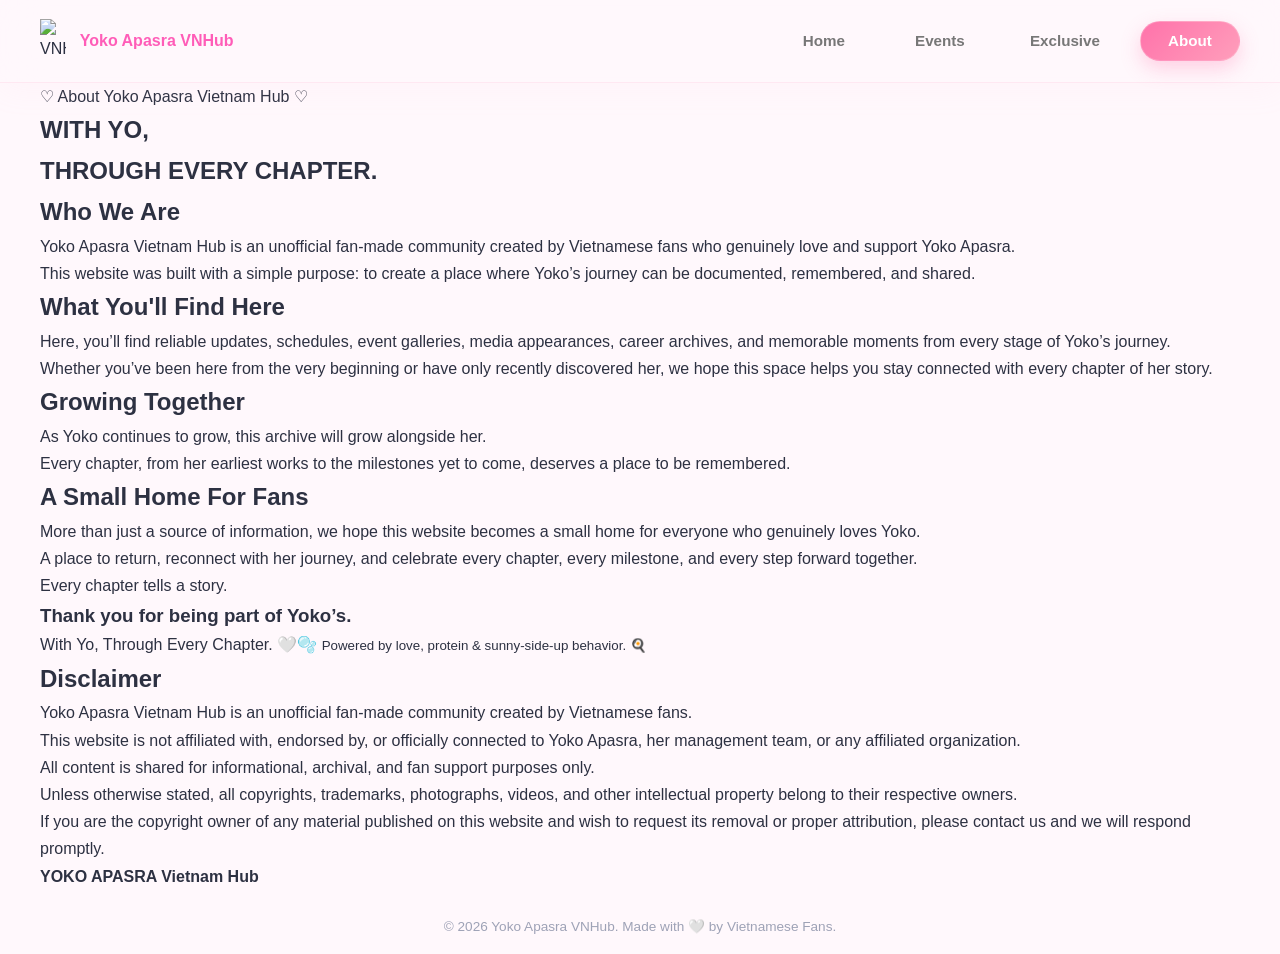
==== about/index.html @ cbde0c40 "Remove local stylesheet link from about page Removed the link to the local about.css stylesheet." ====
<!DOCTYPE html>
<html lang="en">

<head>

    <meta charset="UTF-8">

    <meta
        name="viewport"
        content="width=device-width, initial-scale=1.0">

    <title>About • Yoko Apasra VNHub</title>

    <link
        rel="stylesheet"
        href="../css/style.css">

    <link
        rel="stylesheet"
        href="https://cdnjs.cloudflare.com/ajax/libs/font-awesome/6.6.0/css/all.min.css">

</head>

<body>

<!-- HEADER -->

<header class="header">

    <div class="container header-container">

        <a href="../index.html" class="logo">

            <img
                src="../assets/logo/logo.png"
                alt="VNHub">

            <span class="logo-title">

                Yoko Apasra VNHub

            </span>

        </a>

        <nav>

            <ul class="nav-menu">

                <li>
                    <a href="../index.html">
                        Home
                    </a>
                </li>

                <li>
                    <a href="../events/index.html">
                        Events
                    </a>
                </li>

                <li>
                    <a href="../exclusive/index.html">
                        Exclusive
                    </a>
                </li>

                <li>
                    <a
                        href="index.html"
                        class="active">
                        About
                    </a>
                </li>

            </ul>

        </nav>

    </div>

</header>


<!-- ABOUT -->

<main class="about-page">

    <div class="container">

        <!-- INTRO -->

        <section class="about-intro">

            <span class="about-kicker">

                ♡ About Yoko Apasra Vietnam Hub ♡

            </span>

            <h1>

                WITH YO,

                <br>

                THROUGH EVERY CHAPTER.

            </h1>

        </section>


        <!-- SECTION -->

        <section class="about-block">

            <h2>

                Who We Are

            </h2>

            <p>

                Yoko Apasra Vietnam Hub is an unofficial fan-made community created by Vietnamese fans who genuinely love and support Yoko Apasra.

            </p>

            <p>

                This website was built with a simple purpose: to create a place where Yoko’s journey can be documented, remembered, and shared.

            </p>

        </section>


        <section class="about-block">

            <h2>

                What You'll Find Here

            </h2>

            <p>

                Here, you’ll find reliable updates, schedules, event galleries, media appearances, career archives, and memorable moments from every stage of Yoko’s journey.

            </p>

            <p>

                Whether you’ve been here from the very beginning or have only recently discovered her, we hope this space helps you stay connected with every chapter of her story.

            </p>

        </section>


        <section class="about-block">

            <h2>

                Growing Together

            </h2>

            <p>

                As Yoko continues to grow, this archive will grow alongside her.

            </p>

            <p>

                Every chapter, from her earliest works to the milestones yet to come, deserves a place to be remembered.

            </p>

        </section>


        <section class="about-block">

            <h2>

                A Small Home For Fans

            </h2>

            <p>

                More than just a source of information, we hope this website becomes a small home for everyone who genuinely loves Yoko.

            </p>

            <p>

                A place to return, reconnect with her journey, and celebrate every chapter, every milestone, and every step forward together.

            </p>

        </section>


        <!-- QUOTE -->

        <section class="about-quote">

            <p>

                Every chapter tells a story.

            </p>

            <h3>

                Thank you for being part of Yoko’s.

            </h3>

            <span>

                With Yo, Through Every Chapter. 🤍🫧

            </span>

            <small>

                Powered by love, protein & sunny-side-up behavior. 🍳

            </small>

        </section>


        <!-- DISCLAIMER -->

        <section class="about-disclaimer">

            <h2>

                Disclaimer

            </h2>

            <p>

                Yoko Apasra Vietnam Hub is an unofficial fan-made community created by Vietnamese fans.

            </p>

            <p>

                This website is not affiliated with, endorsed by, or officially connected to Yoko Apasra, her management team, or any affiliated organization.

            </p>

            <p>

                All content is shared for informational, archival, and fan support purposes only.

            </p>

            <p>

                Unless otherwise stated, all copyrights, trademarks, photographs, videos, and other intellectual property belong to their respective owners.

            </p>

            <p>

                If you are the copyright owner of any material published on this website and wish to request its removal or proper attribution, please contact us and we will respond promptly.

            </p>

            <strong>

                YOKO APASRA Vietnam Hub

            </strong>

        </section>

    </div>

</main>


<footer class="site-credit">

    <div class="container">

        <p>

            © 2026 Yoko Apasra VNHub.

            Made with 🤍 by Vietnamese Fans.

        </p>

    </div>

</footer>

</body>
</html>
---- css/style.css ----
/* ======================================================
   FOUNDATION
====================================================== */

@import url("variables.css");

@import url("base.css");

@import url("layout.css");


/* ======================================================
   COMPONENTS
====================================================== */

@import url("components.css");

@import url("header.css");

@import url("lightbox.css");


/* ======================================================
   PAGES
====================================================== */

@import url("home.css");

@import url("cards.css");

@import url("events.css");

@import url("gallery.css");

@import url("exclusive.css");

@import url("exclusive-detail.css");


/* ======================================================
   RESPONSIVE
====================================================== */

@import url("responsive.css");
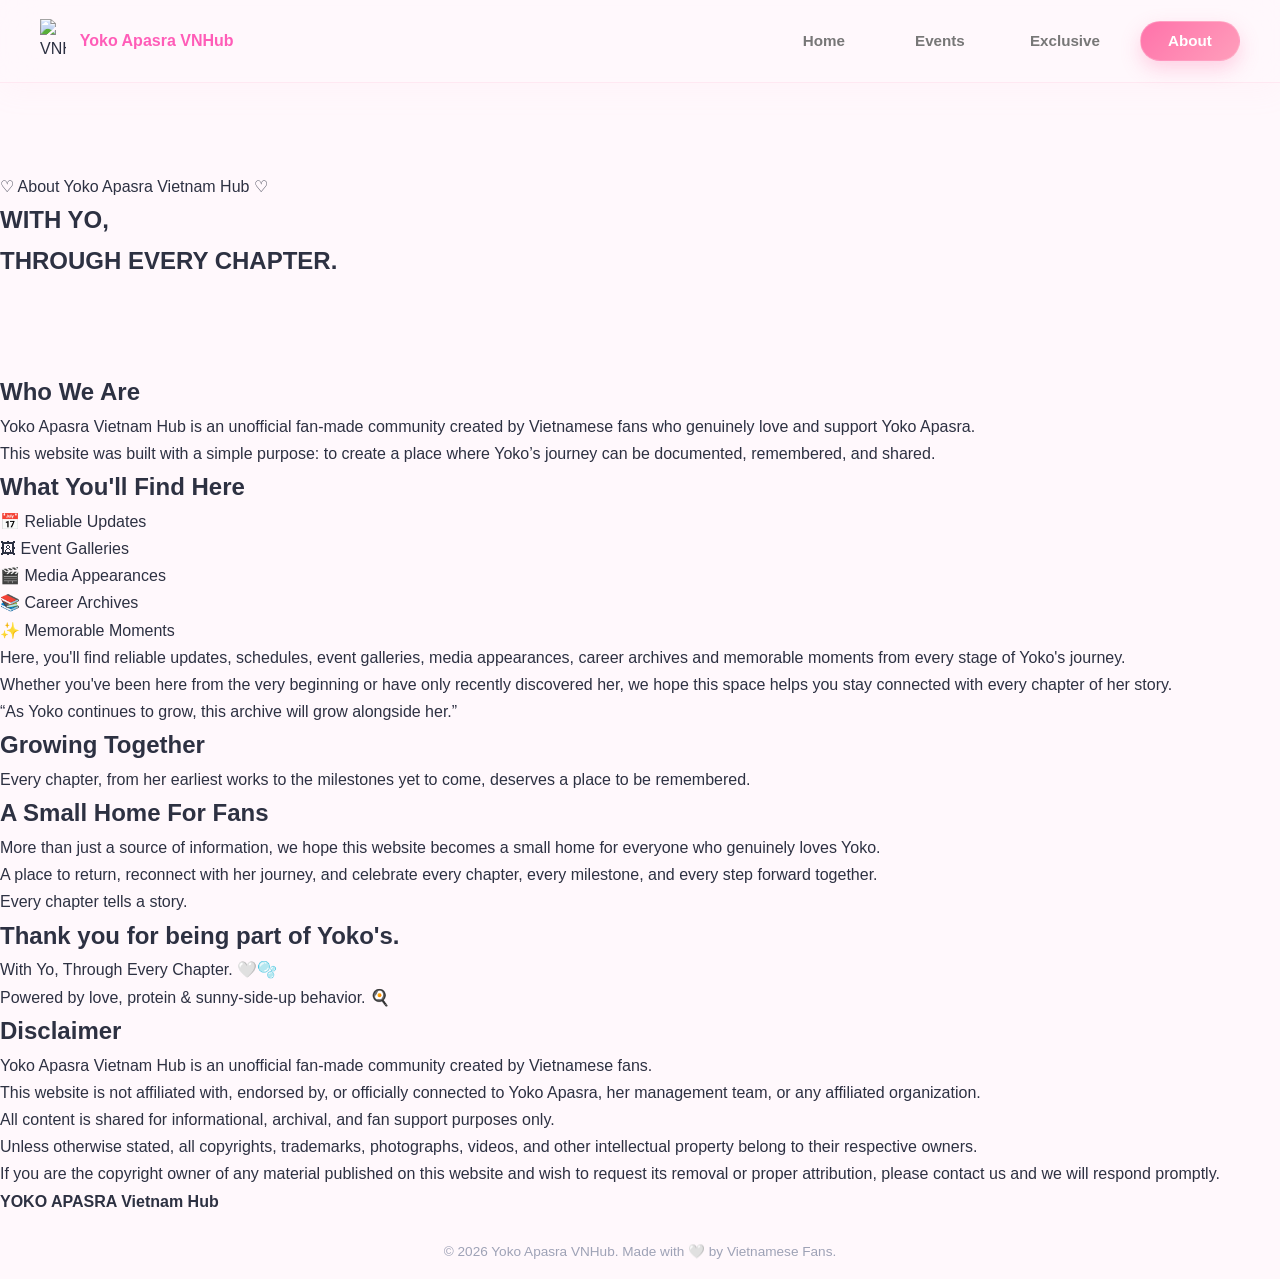
==== commit 5cda04cc: "Refactor about page structure and content" ====
--- a/about/index.html
+++ b/about/index.html
@@ -86,205 +86,218 @@
 
 <main class="about-page">
 
-    <div class="container">
-
-        <!-- INTRO -->
-
-        <section class="about-intro">
-
-            <span class="about-kicker">
-
-                ♡ About Yoko Apasra Vietnam Hub ♡
-
-            </span>
-
-            <h1>
-
-                WITH YO,
-
-                <br>
-
-                THROUGH EVERY CHAPTER.
-
-            </h1>
-
-        </section>
-
-
-        <!-- SECTION -->
-
-        <section class="about-block">
-
-            <h2>
-
-                Who We Are
-
-            </h2>
-
-            <p>
-
-                Yoko Apasra Vietnam Hub is an unofficial fan-made community created by Vietnamese fans who genuinely love and support Yoko Apasra.
-
-            </p>
-
-            <p>
-
-                This website was built with a simple purpose: to create a place where Yoko’s journey can be documented, remembered, and shared.
-
-            </p>
-
-        </section>
-
-
-        <section class="about-block">
-
-            <h2>
-
-                What You'll Find Here
-
-            </h2>
-
-            <p>
-
-                Here, you’ll find reliable updates, schedules, event galleries, media appearances, career archives, and memorable moments from every stage of Yoko’s journey.
-
-            </p>
-
-            <p>
-
-                Whether you’ve been here from the very beginning or have only recently discovered her, we hope this space helps you stay connected with every chapter of her story.
-
-            </p>
-
-        </section>
-
-
-        <section class="about-block">
-
-            <h2>
-
-                Growing Together
-
-            </h2>
-
-            <p>
-
-                As Yoko continues to grow, this archive will grow alongside her.
-
-            </p>
-
-            <p>
-
-                Every chapter, from her earliest works to the milestones yet to come, deserves a place to be remembered.
-
-            </p>
-
-        </section>
-
-
-        <section class="about-block">
-
-            <h2>
-
-                A Small Home For Fans
-
-            </h2>
-
-            <p>
-
-                More than just a source of information, we hope this website becomes a small home for everyone who genuinely loves Yoko.
-
-            </p>
-
-            <p>
-
-                A place to return, reconnect with her journey, and celebrate every chapter, every milestone, and every step forward together.
-
-            </p>
-
-        </section>
-
-
-        <!-- QUOTE -->
-
-        <section class="about-quote">
-
-            <p>
-
-                Every chapter tells a story.
-
-            </p>
-
-            <h3>
-
-                Thank you for being part of Yoko’s.
-
-            </h3>
-
-            <span>
-
-                With Yo, Through Every Chapter. 🤍🫧
-
-            </span>
-
-            <small>
-
-                Powered by love, protein & sunny-side-up behavior. 🍳
-
-            </small>
-
-        </section>
-
-
-        <!-- DISCLAIMER -->
-
-        <section class="about-disclaimer">
-
-            <h2>
-
-                Disclaimer
-
-            </h2>
-
-            <p>
-
-                Yoko Apasra Vietnam Hub is an unofficial fan-made community created by Vietnamese fans.
-
-            </p>
-
-            <p>
-
-                This website is not affiliated with, endorsed by, or officially connected to Yoko Apasra, her management team, or any affiliated organization.
-
-            </p>
-
-            <p>
-
-                All content is shared for informational, archival, and fan support purposes only.
-
-            </p>
-
-            <p>
-
-                Unless otherwise stated, all copyrights, trademarks, photographs, videos, and other intellectual property belong to their respective owners.
-
-            </p>
-
-            <p>
-
-                If you are the copyright owner of any material published on this website and wish to request its removal or proper attribution, please contact us and we will respond promptly.
-
-            </p>
-
-            <strong>
-
-                YOKO APASRA Vietnam Hub
-
-            </strong>
-
-        </section>
-
-    </div>
+    <!-- INTRO -->
+
+    <section class="about-hero">
+
+        <p class="about-kicker">
+            ♡ About Yoko Apasra Vietnam Hub ♡
+        </p>
+
+        <h1>
+            WITH YO,<br>
+            THROUGH EVERY CHAPTER.
+        </h1>
+
+    </section>
+
+
+    <!-- WHO WE ARE -->
+
+    <section class="about-card">
+
+        <h2>Who We Are</h2>
+
+        <p>
+            Yoko Apasra Vietnam Hub is an unofficial fan-made community
+            created by Vietnamese fans who genuinely love and support
+            Yoko Apasra.
+        </p>
+
+        <p>
+            This website was built with a simple purpose:
+            to create a place where Yoko’s journey can be documented,
+            remembered, and shared.
+        </p>
+
+    </section>
+
+
+    <!-- WHAT YOU'LL FIND -->
+
+    <section class="about-card">
+
+        <h2>What You'll Find Here</h2>
+
+        <div class="about-features">
+
+            <div class="feature-card">
+                📅
+                <span>Reliable Updates</span>
+            </div>
+
+            <div class="feature-card">
+                🖼
+                <span>Event Galleries</span>
+            </div>
+
+            <div class="feature-card">
+                🎬
+                <span>Media Appearances</span>
+            </div>
+
+            <div class="feature-card">
+                📚
+                <span>Career Archives</span>
+            </div>
+
+            <div class="feature-card">
+                ✨
+                <span>Memorable Moments</span>
+            </div>
+
+        </div>
+
+        <p>
+            Here, you'll find reliable updates, schedules,
+            event galleries, media appearances,
+            career archives and memorable moments from every
+            stage of Yoko's journey.
+        </p>
+
+        <p>
+            Whether you've been here from the very beginning
+            or have only recently discovered her,
+            we hope this space helps you stay connected
+            with every chapter of her story.
+        </p>
+
+    </section>
+
+
+    <!-- QUOTE -->
+
+    <section class="about-quote">
+
+        <p>
+            “As Yoko continues to grow,
+            this archive will grow alongside her.”
+        </p>
+
+    </section>
+
+
+    <!-- GROWING TOGETHER -->
+
+    <section class="about-card">
+
+        <h2>Growing Together</h2>
+
+        <p>
+            Every chapter,
+            from her earliest works to the milestones yet to come,
+            deserves a place to be remembered.
+        </p>
+
+    </section>
+
+
+    <!-- SMALL HOME -->
+
+    <section class="about-card">
+
+        <h2>A Small Home For Fans</h2>
+
+        <p>
+            More than just a source of information,
+            we hope this website becomes a small home
+            for everyone who genuinely loves Yoko.
+        </p>
+
+        <p>
+            A place to return,
+            reconnect with her journey,
+            and celebrate every chapter,
+            every milestone,
+            and every step forward together.
+        </p>
+
+    </section>
+
+
+    <!-- THANK YOU -->
+
+    <section class="about-ending">
+
+        <p class="ending-line">
+            Every chapter tells a story.
+        </p>
+
+        <h2>
+            Thank you for being part of Yoko's.
+        </h2>
+
+        <p>
+            With Yo,
+            Through Every Chapter. 🤍🫧
+        </p>
+
+        <p class="protein-line">
+            Powered by love,
+            protein &
+            sunny-side-up behavior. 🍳
+        </p>
+
+    </section>
+
+
+    <!-- DISCLAIMER -->
+
+    <section class="about-card disclaimer">
+
+        <h2>Disclaimer</h2>
+
+        <p>
+            Yoko Apasra Vietnam Hub is an unofficial fan-made
+            community created by Vietnamese fans.
+        </p>
+
+        <p>
+            This website is not affiliated with,
+            endorsed by,
+            or officially connected to Yoko Apasra,
+            her management team,
+            or any affiliated organization.
+        </p>
+
+        <p>
+            All content is shared for informational,
+            archival,
+            and fan support purposes only.
+        </p>
+
+        <p>
+            Unless otherwise stated,
+            all copyrights,
+            trademarks,
+            photographs,
+            videos,
+            and other intellectual property
+            belong to their respective owners.
+        </p>
+
+        <p>
+            If you are the copyright owner of any material
+            published on this website and wish to request
+            its removal or proper attribution,
+            please contact us and we will respond promptly.
+        </p>
+
+        <strong>
+            YOKO APASRA Vietnam Hub
+        </strong>
+
+    </section>
 
 </main>
 
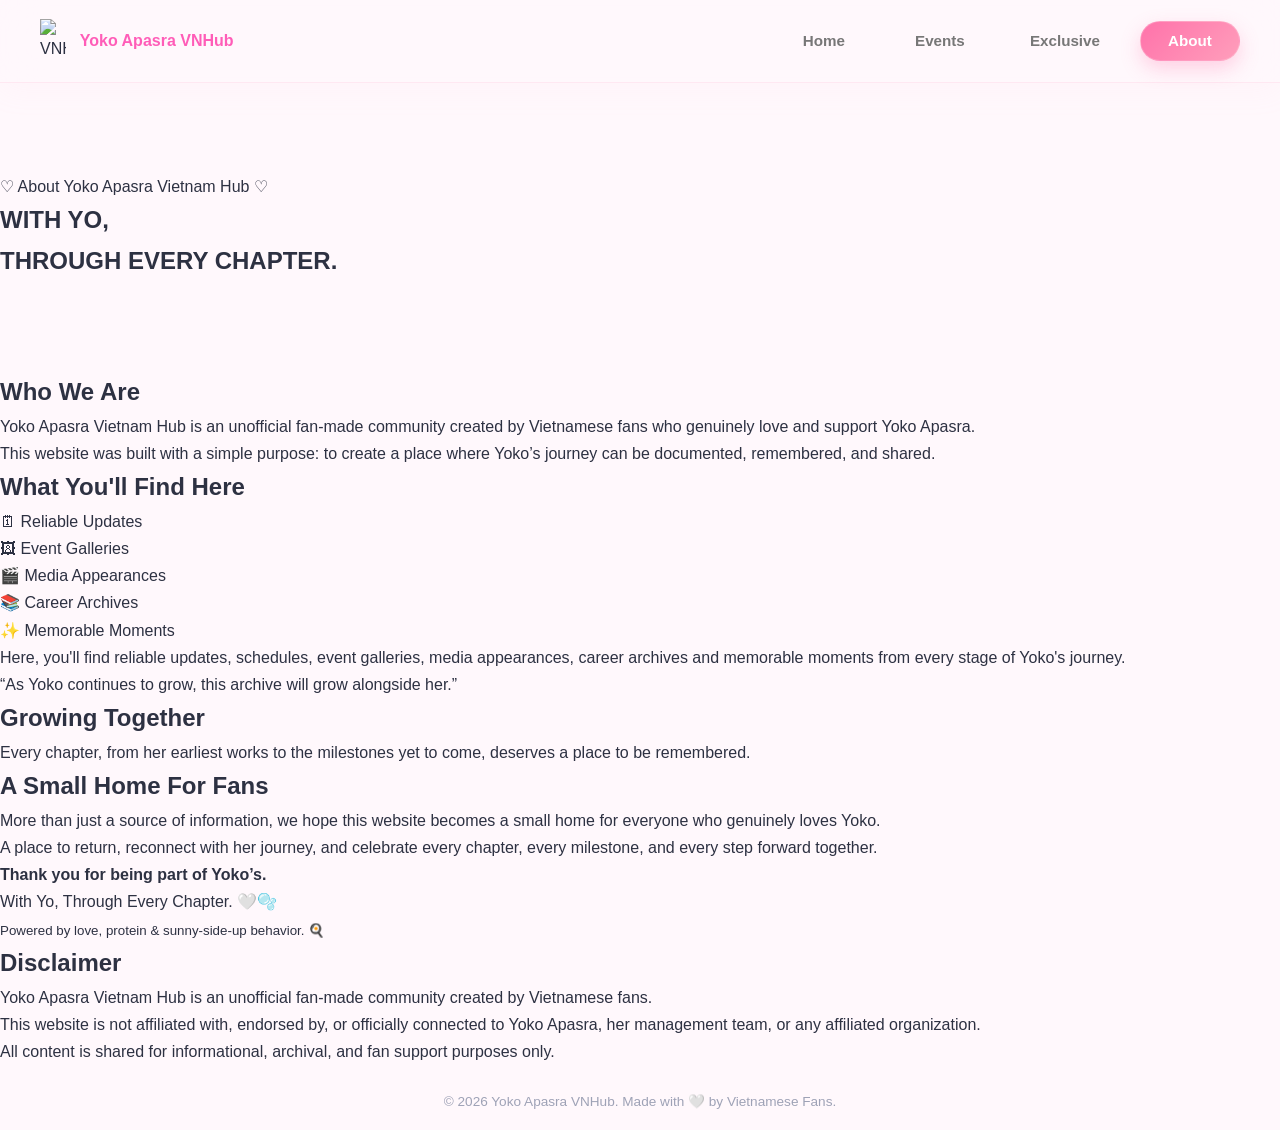
==== commit 1acd18e2: "Improve structure and clarity of about page Refactor about page content for clarity and structure." ====
--- a/about/index.html
+++ b/about/index.html
@@ -86,13 +86,11 @@
 
 <main class="about-page">
 
-    <!-- INTRO -->
-
     <section class="about-hero">
 
-        <p class="about-kicker">
+        <span class="about-sub">
             ♡ About Yoko Apasra Vietnam Hub ♡
-        </p>
+        </span>
 
         <h1>
             WITH YO,<br>
@@ -102,206 +100,117 @@
     </section>
 
 
-    <!-- WHO WE ARE -->
-
-    <section class="about-card">
-
-        <h2>Who We Are</h2>
-
-        <p>
-            Yoko Apasra Vietnam Hub is an unofficial fan-made community
-            created by Vietnamese fans who genuinely love and support
-            Yoko Apasra.
-        </p>
-
-        <p>
-            This website was built with a simple purpose:
-            to create a place where Yoko’s journey can be documented,
-            remembered, and shared.
-        </p>
-
-    </section>
-
-
-    <!-- WHAT YOU'LL FIND -->
-
-    <section class="about-card">
-
-        <h2>What You'll Find Here</h2>
-
-        <div class="about-features">
-
-            <div class="feature-card">
-                📅
-                <span>Reliable Updates</span>
-            </div>
-
-            <div class="feature-card">
-                🖼
-                <span>Event Galleries</span>
-            </div>
-
-            <div class="feature-card">
-                🎬
-                <span>Media Appearances</span>
-            </div>
-
-            <div class="feature-card">
-                📚
-                <span>Career Archives</span>
-            </div>
-
-            <div class="feature-card">
-                ✨
-                <span>Memorable Moments</span>
-            </div>
+    <section class="about-grid">
+
+        <article class="about-card">
+
+            <h2>Who We Are</h2>
+
+            <p>
+                Yoko Apasra Vietnam Hub is an unofficial fan-made community created by Vietnamese fans who genuinely love and support Yoko Apasra.
+            </p>
+
+            <p>
+                This website was built with a simple purpose: to create a place where Yoko’s journey can be documented, remembered, and shared.
+            </p>
+
+        </article>
+
+
+        <article class="about-card">
+
+            <h2>What You'll Find Here</h2>
+
+            <ul>
+
+                <li>🗓 Reliable Updates</li>
+                <li>🖼 Event Galleries</li>
+                <li>🎬 Media Appearances</li>
+                <li>📚 Career Archives</li>
+                <li>✨ Memorable Moments</li>
+
+            </ul>
+
+            <p>
+                Here, you'll find reliable updates, schedules, event galleries, media appearances, career archives and memorable moments from every stage of Yoko's journey.
+            </p>
+
+        </article>
+
+    </section>
+
+
+    <section class="about-quote">
+
+        <p>
+            “As Yoko continues to grow, this archive will grow alongside her.”
+        </p>
+
+    </section>
+
+
+    <section class="about-card full">
+
+        <h2>Growing Together</h2>
+
+        <p>
+            Every chapter, from her earliest works to the milestones yet to come, deserves a place to be remembered.
+        </p>
+
+    </section>
+
+
+    <section class="about-card full">
+
+        <h2>A Small Home For Fans</h2>
+
+        <p>
+            More than just a source of information, we hope this website becomes a small home for everyone who genuinely loves Yoko.
+        </p>
+
+        <p>
+            A place to return, reconnect with her journey, and celebrate every chapter, every milestone, and every step forward together.
+        </p>
+
+        <div class="about-ending">
+
+            <strong>
+                Thank you for being part of Yoko’s.
+            </strong>
+
+            <p>
+                With Yo, Through Every Chapter. 🤍🫧
+            </p>
+
+            <small>
+                Powered by love, protein & sunny-side-up behavior. 🍳
+            </small>
 
         </div>
 
-        <p>
-            Here, you'll find reliable updates, schedules,
-            event galleries, media appearances,
-            career archives and memorable moments from every
-            stage of Yoko's journey.
-        </p>
-
-        <p>
-            Whether you've been here from the very beginning
-            or have only recently discovered her,
-            we hope this space helps you stay connected
-            with every chapter of her story.
-        </p>
-
-    </section>
-
-
-    <!-- QUOTE -->
-
-    <section class="about-quote">
-
-        <p>
-            “As Yoko continues to grow,
-            this archive will grow alongside her.”
-        </p>
-
-    </section>
-
-
-    <!-- GROWING TOGETHER -->
-
-    <section class="about-card">
-
-        <h2>Growing Together</h2>
-
-        <p>
-            Every chapter,
-            from her earliest works to the milestones yet to come,
-            deserves a place to be remembered.
-        </p>
-
-    </section>
-
-
-    <!-- SMALL HOME -->
-
-    <section class="about-card">
-
-        <h2>A Small Home For Fans</h2>
-
-        <p>
-            More than just a source of information,
-            we hope this website becomes a small home
-            for everyone who genuinely loves Yoko.
-        </p>
-
-        <p>
-            A place to return,
-            reconnect with her journey,
-            and celebrate every chapter,
-            every milestone,
-            and every step forward together.
-        </p>
-
-    </section>
-
-
-    <!-- THANK YOU -->
-
-    <section class="about-ending">
-
-        <p class="ending-line">
-            Every chapter tells a story.
-        </p>
-
-        <h2>
-            Thank you for being part of Yoko's.
-        </h2>
-
-        <p>
-            With Yo,
-            Through Every Chapter. 🤍🫧
-        </p>
-
-        <p class="protein-line">
-            Powered by love,
-            protein &
-            sunny-side-up behavior. 🍳
-        </p>
-
-    </section>
-
-
-    <!-- DISCLAIMER -->
-
-    <section class="about-card disclaimer">
+    </section>
+
+
+    <section class="disclaimer">
 
         <h2>Disclaimer</h2>
 
         <p>
-            Yoko Apasra Vietnam Hub is an unofficial fan-made
-            community created by Vietnamese fans.
-        </p>
-
-        <p>
-            This website is not affiliated with,
-            endorsed by,
-            or officially connected to Yoko Apasra,
-            her management team,
-            or any affiliated organization.
-        </p>
-
-        <p>
-            All content is shared for informational,
-            archival,
-            and fan support purposes only.
-        </p>
-
-        <p>
-            Unless otherwise stated,
-            all copyrights,
-            trademarks,
-            photographs,
-            videos,
-            and other intellectual property
-            belong to their respective owners.
-        </p>
-
-        <p>
-            If you are the copyright owner of any material
-            published on this website and wish to request
-            its removal or proper attribution,
-            please contact us and we will respond promptly.
-        </p>
-
-        <strong>
-            YOKO APASRA Vietnam Hub
-        </strong>
+            Yoko Apasra Vietnam Hub is an unofficial fan-made community created by Vietnamese fans.
+        </p>
+
+        <p>
+            This website is not affiliated with, endorsed by, or officially connected to Yoko Apasra, her management team, or any affiliated organization.
+        </p>
+
+        <p>
+            All content is shared for informational, archival, and fan support purposes only.
+        </p>
 
     </section>
 
 </main>
-
-
+    
 <footer class="site-credit">
 
     <div class="container">
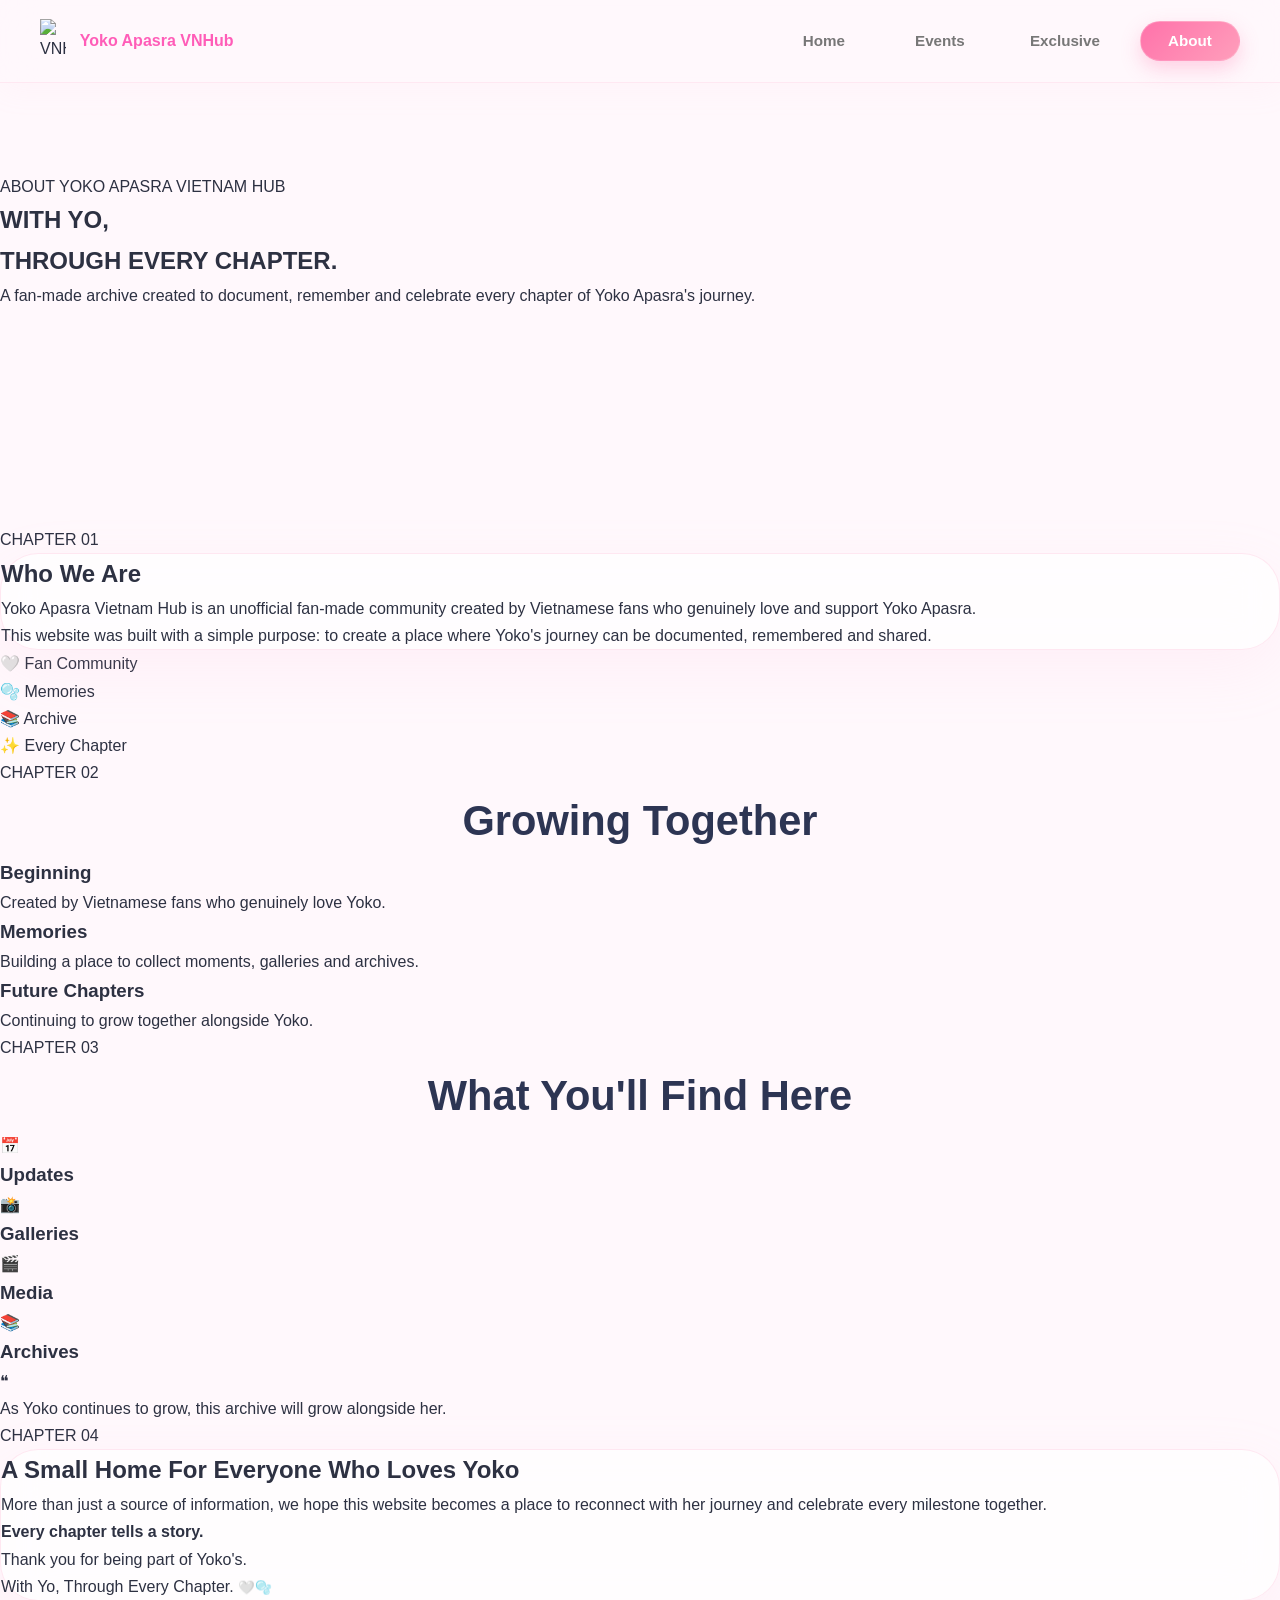
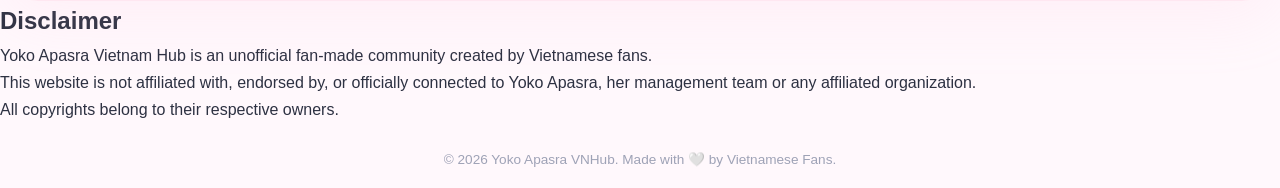
==== commit 5952e173: "Update content and structure in about/index.html" ====
--- a/about/index.html
+++ b/about/index.html
@@ -86,10 +86,12 @@
 
 <main class="about-page">
 
+    <!-- HERO -->
+
     <section class="about-hero">
 
-        <span class="about-sub">
-            ♡ About Yoko Apasra Vietnam Hub ♡
+        <span class="about-kicker">
+            ABOUT YOKO APASRA VIETNAM HUB
         </span>
 
         <h1>
@@ -97,114 +99,316 @@
             THROUGH EVERY CHAPTER.
         </h1>
 
-    </section>
-
-
-    <section class="about-grid">
-
-        <article class="about-card">
-
-            <h2>Who We Are</h2>
+        <p>
+            A fan-made archive created to document,
+            remember and celebrate every chapter
+            of Yoko Apasra's journey.
+        </p>
+
+        <div class="hero-bubble b1"></div>
+        <div class="hero-bubble b2"></div>
+        <div class="hero-bubble b3"></div>
+
+    </section>
+
+
+    <!-- WHO WE ARE -->
+
+    <section class="about-section">
+
+        <div class="chapter-label">
+
+            CHAPTER 01
+
+        </div>
+
+        <div class="about-grid">
+
+            <article class="glass-card large">
+
+                <h2>Who We Are</h2>
+
+                <p>
+                    Yoko Apasra Vietnam Hub is an unofficial fan-made community created by Vietnamese fans who genuinely love and support Yoko Apasra.
+                </p>
+
+                <p>
+                    This website was built with a simple purpose:
+                    to create a place where Yoko's journey can be documented,
+                    remembered and shared.
+                </p>
+
+            </article>
+
+
+            <div class="mini-cards">
+
+                <div class="mini-card">
+
+                    🤍
+                    <span>Fan Community</span>
+
+                </div>
+
+                <div class="mini-card">
+
+                    🫧
+                    <span>Memories</span>
+
+                </div>
+
+                <div class="mini-card">
+
+                    📚
+                    <span>Archive</span>
+
+                </div>
+
+                <div class="mini-card">
+
+                    ✨
+                    <span>Every Chapter</span>
+
+                </div>
+
+            </div>
+
+        </div>
+
+    </section>
+
+
+    <!-- TIMELINE -->
+
+    <section class="about-section">
+
+        <div class="chapter-label">
+
+            CHAPTER 02
+
+        </div>
+
+        <h2 class="section-title">
+
+            Growing Together
+
+        </h2>
+
+        <div class="timeline">
+
+            <div class="timeline-item">
+
+                <div class="dot"></div>
+
+                <div class="timeline-content">
+
+                    <h3>Beginning</h3>
+
+                    <p>
+                        Created by Vietnamese fans who genuinely love Yoko.
+                    </p>
+
+                </div>
+
+            </div>
+
+            <div class="timeline-item">
+
+                <div class="dot"></div>
+
+                <div class="timeline-content">
+
+                    <h3>Memories</h3>
+
+                    <p>
+                        Building a place to collect moments,
+                        galleries and archives.
+                    </p>
+
+                </div>
+
+            </div>
+
+            <div class="timeline-item">
+
+                <div class="dot"></div>
+
+                <div class="timeline-content">
+
+                    <h3>Future Chapters</h3>
+
+                    <p>
+                        Continuing to grow together alongside Yoko.
+                    </p>
+
+                </div>
+
+            </div>
+
+        </div>
+
+    </section>
+
+
+    <!-- FEATURES -->
+
+    <section class="about-section">
+
+        <div class="chapter-label">
+
+            CHAPTER 03
+
+        </div>
+
+        <h2 class="section-title">
+
+            What You'll Find Here
+
+        </h2>
+
+        <div class="features-grid">
+
+            <div class="feature-card">
+
+                📅
+
+                <h3>Updates</h3>
+
+            </div>
+
+            <div class="feature-card">
+
+                📸
+
+                <h3>Galleries</h3>
+
+            </div>
+
+            <div class="feature-card">
+
+                🎬
+
+                <h3>Media</h3>
+
+            </div>
+
+            <div class="feature-card">
+
+                📚
+
+                <h3>Archives</h3>
+
+            </div>
+
+        </div>
+
+    </section>
+
+
+    <!-- QUOTE -->
+
+    <section class="quote-banner">
+
+        <span>❝</span>
+
+        <p>
+
+            As Yoko continues to grow,
+            this archive will grow alongside her.
+
+        </p>
+
+    </section>
+
+
+    <!-- FAN HOME -->
+
+    <section class="about-section">
+
+        <div class="chapter-label">
+
+            CHAPTER 04
+
+        </div>
+
+        <article class="glass-card center">
+
+            <h2>
+
+                A Small Home For Everyone
+                Who Loves Yoko
+
+            </h2>
 
             <p>
-                Yoko Apasra Vietnam Hub is an unofficial fan-made community created by Vietnamese fans who genuinely love and support Yoko Apasra.
+
+                More than just a source of information,
+                we hope this website becomes a place
+                to reconnect with her journey and celebrate
+                every milestone together.
+
             </p>
 
-            <p>
-                This website was built with a simple purpose: to create a place where Yoko’s journey can be documented, remembered, and shared.
-            </p>
+            <div class="ending">
+
+                <strong>
+
+                    Every chapter tells a story.
+
+                </strong>
+
+                <p>
+
+                    Thank you for being part of Yoko's.
+
+                </p>
+
+                <span>
+
+                    With Yo,
+                    Through Every Chapter.
+
+                </span>
+
+                <small>
+
+                    🤍🫧
+
+                </small>
+
+            </div>
 
         </article>
 
-
-        <article class="about-card">
-
-            <h2>What You'll Find Here</h2>
-
-            <ul>
-
-                <li>🗓 Reliable Updates</li>
-                <li>🖼 Event Galleries</li>
-                <li>🎬 Media Appearances</li>
-                <li>📚 Career Archives</li>
-                <li>✨ Memorable Moments</li>
-
-            </ul>
-
-            <p>
-                Here, you'll find reliable updates, schedules, event galleries, media appearances, career archives and memorable moments from every stage of Yoko's journey.
-            </p>
-
-        </article>
-
-    </section>
-
-
-    <section class="about-quote">
-
-        <p>
-            “As Yoko continues to grow, this archive will grow alongside her.”
-        </p>
-
-    </section>
-
-
-    <section class="about-card full">
-
-        <h2>Growing Together</h2>
-
-        <p>
-            Every chapter, from her earliest works to the milestones yet to come, deserves a place to be remembered.
-        </p>
-
-    </section>
-
-
-    <section class="about-card full">
-
-        <h2>A Small Home For Fans</h2>
-
-        <p>
-            More than just a source of information, we hope this website becomes a small home for everyone who genuinely loves Yoko.
-        </p>
-
-        <p>
-            A place to return, reconnect with her journey, and celebrate every chapter, every milestone, and every step forward together.
-        </p>
-
-        <div class="about-ending">
-
-            <strong>
-                Thank you for being part of Yoko’s.
-            </strong>
-
-            <p>
-                With Yo, Through Every Chapter. 🤍🫧
-            </p>
-
-            <small>
-                Powered by love, protein & sunny-side-up behavior. 🍳
-            </small>
-
-        </div>
-
-    </section>
-
-
-    <section class="disclaimer">
-
-        <h2>Disclaimer</h2>
-
-        <p>
+    </section>
+
+
+    <!-- DISCLAIMER -->
+
+    <section class="disclaimer-card">
+
+        <h2>
+
+            Disclaimer
+
+        </h2>
+
+        <p>
+
             Yoko Apasra Vietnam Hub is an unofficial fan-made community created by Vietnamese fans.
-        </p>
-
-        <p>
-            This website is not affiliated with, endorsed by, or officially connected to Yoko Apasra, her management team, or any affiliated organization.
-        </p>
-
-        <p>
-            All content is shared for informational, archival, and fan support purposes only.
+
+        </p>
+
+        <p>
+
+            This website is not affiliated with, endorsed by, or officially connected to Yoko Apasra, her management team or any affiliated organization.
+
+        </p>
+
+        <p>
+
+            All copyrights belong to their respective owners.
+
         </p>
 
     </section>
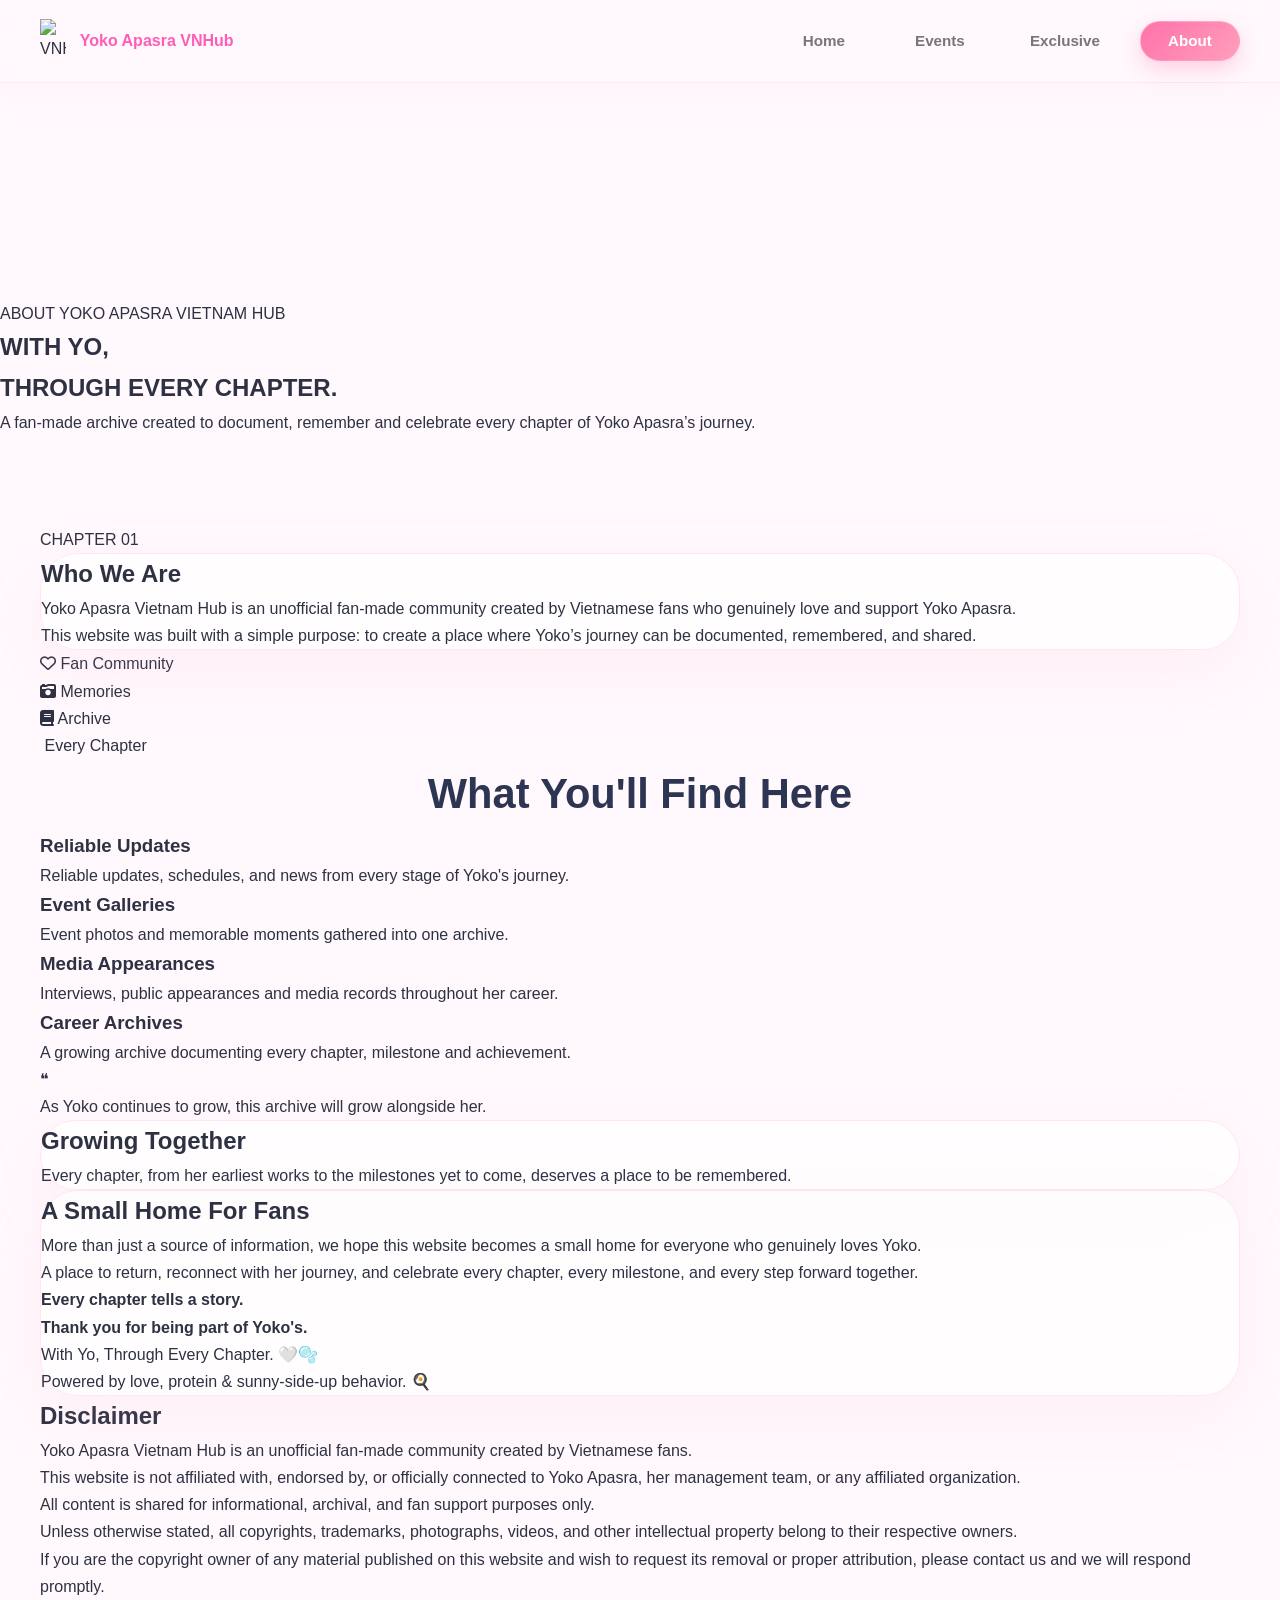
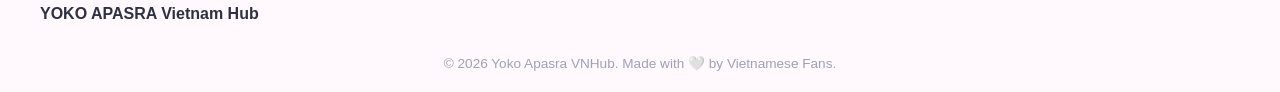
==== commit beb9a5e7: "Refactor about page structure and content Updated the structure and content of the about page, inclu" ====
--- a/about/index.html
+++ b/about/index.html
@@ -9,7 +9,9 @@
         name="viewport"
         content="width=device-width, initial-scale=1.0">
 
-    <title>About • Yoko Apasra VNHub</title>
+    <title>
+        About • Yoko Apasra VNHub
+    </title>
 
     <link
         rel="stylesheet"
@@ -29,16 +31,16 @@
 
     <div class="container header-container">
 
-        <a href="../index.html" class="logo">
+        <a
+            href="../index.html"
+            class="logo">
 
             <img
                 src="../assets/logo/logo.png"
                 alt="VNHub">
 
             <span class="logo-title">
-
                 Yoko Apasra VNHub
-
             </span>
 
         </a>
@@ -90,6 +92,10 @@
 
     <section class="about-hero">
 
+        <div class="hero-bubble b1"></div>
+        <div class="hero-bubble b2"></div>
+        <div class="hero-bubble b3"></div>
+
         <span class="about-kicker">
             ABOUT YOKO APASRA VIETNAM HUB
         </span>
@@ -100,42 +106,35 @@
         </h1>
 
         <p>
-            A fan-made archive created to document,
-            remember and celebrate every chapter
-            of Yoko Apasra's journey.
+            A fan-made archive created to document, remember and celebrate every chapter of Yoko Apasra’s journey.
         </p>
 
-        <div class="hero-bubble b1"></div>
-        <div class="hero-bubble b2"></div>
-        <div class="hero-bubble b3"></div>
-
-    </section>
-
-
-    <!-- WHO WE ARE -->
-
-    <section class="about-section">
-
-        <div class="chapter-label">
-
+    </section>
+
+
+
+    <!-- CHAPTER 01 -->
+
+    <section class="about-section container">
+
+        <span class="chapter-label">
             CHAPTER 01
-
-        </div>
+        </span>
 
         <div class="about-grid">
 
-            <article class="glass-card large">
-
-                <h2>Who We Are</h2>
+            <article class="glass-card">
+
+                <h2>
+                    Who We Are
+                </h2>
 
                 <p>
                     Yoko Apasra Vietnam Hub is an unofficial fan-made community created by Vietnamese fans who genuinely love and support Yoko Apasra.
                 </p>
 
                 <p>
-                    This website was built with a simple purpose:
-                    to create a place where Yoko's journey can be documented,
-                    remembered and shared.
+                    This website was built with a simple purpose: to create a place where Yoko’s journey can be documented, remembered, and shared.
                 </p>
 
             </article>
@@ -145,53 +144,58 @@
 
                 <div class="mini-card">
 
-                    🤍
-                    <span>Fan Community</span>
+                    <i class="fa-regular fa-heart"></i>
+
+                    <span>
+                        Fan Community
+                    </span>
 
                 </div>
 
                 <div class="mini-card">
 
-                    🫧
-                    <span>Memories</span>
+                    <i class="fa-solid fa-camera-retro"></i>
+
+                    <span>
+                        Memories
+                    </span>
 
                 </div>
 
                 <div class="mini-card">
 
-                    📚
-                    <span>Archive</span>
+                    <i class="fa-solid fa-book"></i>
+
+                    <span>
+                        Archive
+                    </span>
 
                 </div>
 
                 <div class="mini-card">
 
-                    ✨
-                    <span>Every Chapter</span>
-
-                </div>
-
-            </div>
-
-        </div>
-
-    </section>
-
-
-    <!-- TIMELINE -->
-
-    <section class="about-section">
-
-        <div class="chapter-label">
-
-            CHAPTER 02
-
-        </div>
+                    <i class="fa-solid fa-sparkles"></i>
+
+                    <span>
+                        Every Chapter
+                    </span>
+
+                </div>
+
+            </div>
+
+        </div>
+
+    </section>
+
+
+
+    <!-- CHAPTER 02 -->
+
+    <section class="about-section container">
 
         <h2 class="section-title">
-
-            Growing Together
-
+            What You'll Find Here
         </h2>
 
         <div class="timeline">
@@ -202,229 +206,212 @@
 
                 <div class="timeline-content">
 
-                    <h3>Beginning</h3>
+                    <h3>
+                        Reliable Updates
+                    </h3>
 
                     <p>
-                        Created by Vietnamese fans who genuinely love Yoko.
+                        Reliable updates, schedules, and news from every stage of Yoko's journey.
                     </p>
 
                 </div>
 
             </div>
 
+
             <div class="timeline-item">
 
                 <div class="dot"></div>
 
                 <div class="timeline-content">
 
-                    <h3>Memories</h3>
+                    <h3>
+                        Event Galleries
+                    </h3>
 
                     <p>
-                        Building a place to collect moments,
-                        galleries and archives.
+                        Event photos and memorable moments gathered into one archive.
                     </p>
 
                 </div>
 
             </div>
 
+
             <div class="timeline-item">
 
                 <div class="dot"></div>
 
                 <div class="timeline-content">
 
-                    <h3>Future Chapters</h3>
+                    <h3>
+                        Media Appearances
+                    </h3>
 
                     <p>
-                        Continuing to grow together alongside Yoko.
+                        Interviews, public appearances and media records throughout her career.
                     </p>
 
                 </div>
 
             </div>
 
-        </div>
-
-    </section>
-
-
-    <!-- FEATURES -->
-
-    <section class="about-section">
-
-        <div class="chapter-label">
-
-            CHAPTER 03
-
-        </div>
-
-        <h2 class="section-title">
-
-            What You'll Find Here
-
-        </h2>
-
-        <div class="features-grid">
-
-            <div class="feature-card">
-
-                📅
-
-                <h3>Updates</h3>
-
-            </div>
-
-            <div class="feature-card">
-
-                📸
-
-                <h3>Galleries</h3>
-
-            </div>
-
-            <div class="feature-card">
-
-                🎬
-
-                <h3>Media</h3>
-
-            </div>
-
-            <div class="feature-card">
-
-                📚
-
-                <h3>Archives</h3>
-
-            </div>
-
-        </div>
-
-    </section>
+
+            <div class="timeline-item">
+
+                <div class="dot"></div>
+
+                <div class="timeline-content">
+
+                    <h3>
+                        Career Archives
+                    </h3>
+
+                    <p>
+                        A growing archive documenting every chapter, milestone and achievement.
+                    </p>
+
+                </div>
+
+            </div>
+
+        </div>
+
+    </section>
+
 
 
     <!-- QUOTE -->
 
-    <section class="quote-banner">
-
-        <span>❝</span>
+    <section class="container">
+
+        <div class="quote-banner">
+
+            <span>
+                ❝
+            </span>
+
+            <p>
+                As Yoko continues to grow, this archive will grow alongside her.
+            </p>
+
+        </div>
+
+    </section>
+
+
+
+    <!-- GROWING -->
+
+    <section class="about-section container">
+
+        <div class="glass-card center">
+
+            <h2>
+                Growing Together
+            </h2>
+
+            <p>
+                Every chapter, from her earliest works to the milestones yet to come, deserves a place to be remembered.
+            </p>
+
+        </div>
+
+    </section>
+
+
+
+    <!-- HOME FOR FANS -->
+
+    <section class="about-section container">
+
+        <div class="glass-card center">
+
+            <h2>
+                A Small Home For Fans
+            </h2>
+
+            <p>
+                More than just a source of information, we hope this website becomes a small home for everyone who genuinely loves Yoko.
+            </p>
+
+            <p>
+                A place to return, reconnect with her journey, and celebrate every chapter, every milestone, and every step forward together.
+            </p>
+
+            <div class="ending">
+
+                <strong>
+                    Every chapter tells a story.
+                    <br>
+                    Thank you for being part of Yoko's.
+                </strong>
+
+                <p>
+                    With Yo, Through Every Chapter. 🤍🫧
+                </p>
+
+                <span>
+                    Powered by love, protein & sunny-side-up behavior. 🍳
+                </span>
+
+            </div>
+
+        </div>
+
+    </section>
+
+
+
+    <!-- DISCLAIMER -->
+
+    <section class="container">
+
+        <div class="disclaimer-card">
+
+            <h2>
+                Disclaimer
+            </h2>
+
+            <p>
+                Yoko Apasra Vietnam Hub is an unofficial fan-made community created by Vietnamese fans.
+            </p>
+
+            <p>
+                This website is not affiliated with, endorsed by, or officially connected to Yoko Apasra, her management team, or any affiliated organization.
+            </p>
+
+            <p>
+                All content is shared for informational, archival, and fan support purposes only.
+            </p>
+
+            <p>
+                Unless otherwise stated, all copyrights, trademarks, photographs, videos, and other intellectual property belong to their respective owners.
+            </p>
+
+            <p>
+                If you are the copyright owner of any material published on this website and wish to request its removal or proper attribution, please contact us and we will respond promptly.
+            </p>
+
+            <strong>
+                YOKO APASRA Vietnam Hub
+            </strong>
+
+        </div>
+
+    </section>
+
+</main>
+
+
+
+<footer class="site-credit">
+
+    <div class="container">
 
         <p>
-
-            As Yoko continues to grow,
-            this archive will grow alongside her.
-
-        </p>
-
-    </section>
-
-
-    <!-- FAN HOME -->
-
-    <section class="about-section">
-
-        <div class="chapter-label">
-
-            CHAPTER 04
-
-        </div>
-
-        <article class="glass-card center">
-
-            <h2>
-
-                A Small Home For Everyone
-                Who Loves Yoko
-
-            </h2>
-
-            <p>
-
-                More than just a source of information,
-                we hope this website becomes a place
-                to reconnect with her journey and celebrate
-                every milestone together.
-
-            </p>
-
-            <div class="ending">
-
-                <strong>
-
-                    Every chapter tells a story.
-
-                </strong>
-
-                <p>
-
-                    Thank you for being part of Yoko's.
-
-                </p>
-
-                <span>
-
-                    With Yo,
-                    Through Every Chapter.
-
-                </span>
-
-                <small>
-
-                    🤍🫧
-
-                </small>
-
-            </div>
-
-        </article>
-
-    </section>
-
-
-    <!-- DISCLAIMER -->
-
-    <section class="disclaimer-card">
-
-        <h2>
-
-            Disclaimer
-
-        </h2>
-
-        <p>
-
-            Yoko Apasra Vietnam Hub is an unofficial fan-made community created by Vietnamese fans.
-
-        </p>
-
-        <p>
-
-            This website is not affiliated with, endorsed by, or officially connected to Yoko Apasra, her management team or any affiliated organization.
-
-        </p>
-
-        <p>
-
-            All copyrights belong to their respective owners.
-
-        </p>
-
-    </section>
-
-</main>
-    
-<footer class="site-credit">
-
-    <div class="container">
-
-        <p>
-
             © 2026 Yoko Apasra VNHub.
-
             Made with 🤍 by Vietnamese Fans.
-
         </p>
 
     </div>
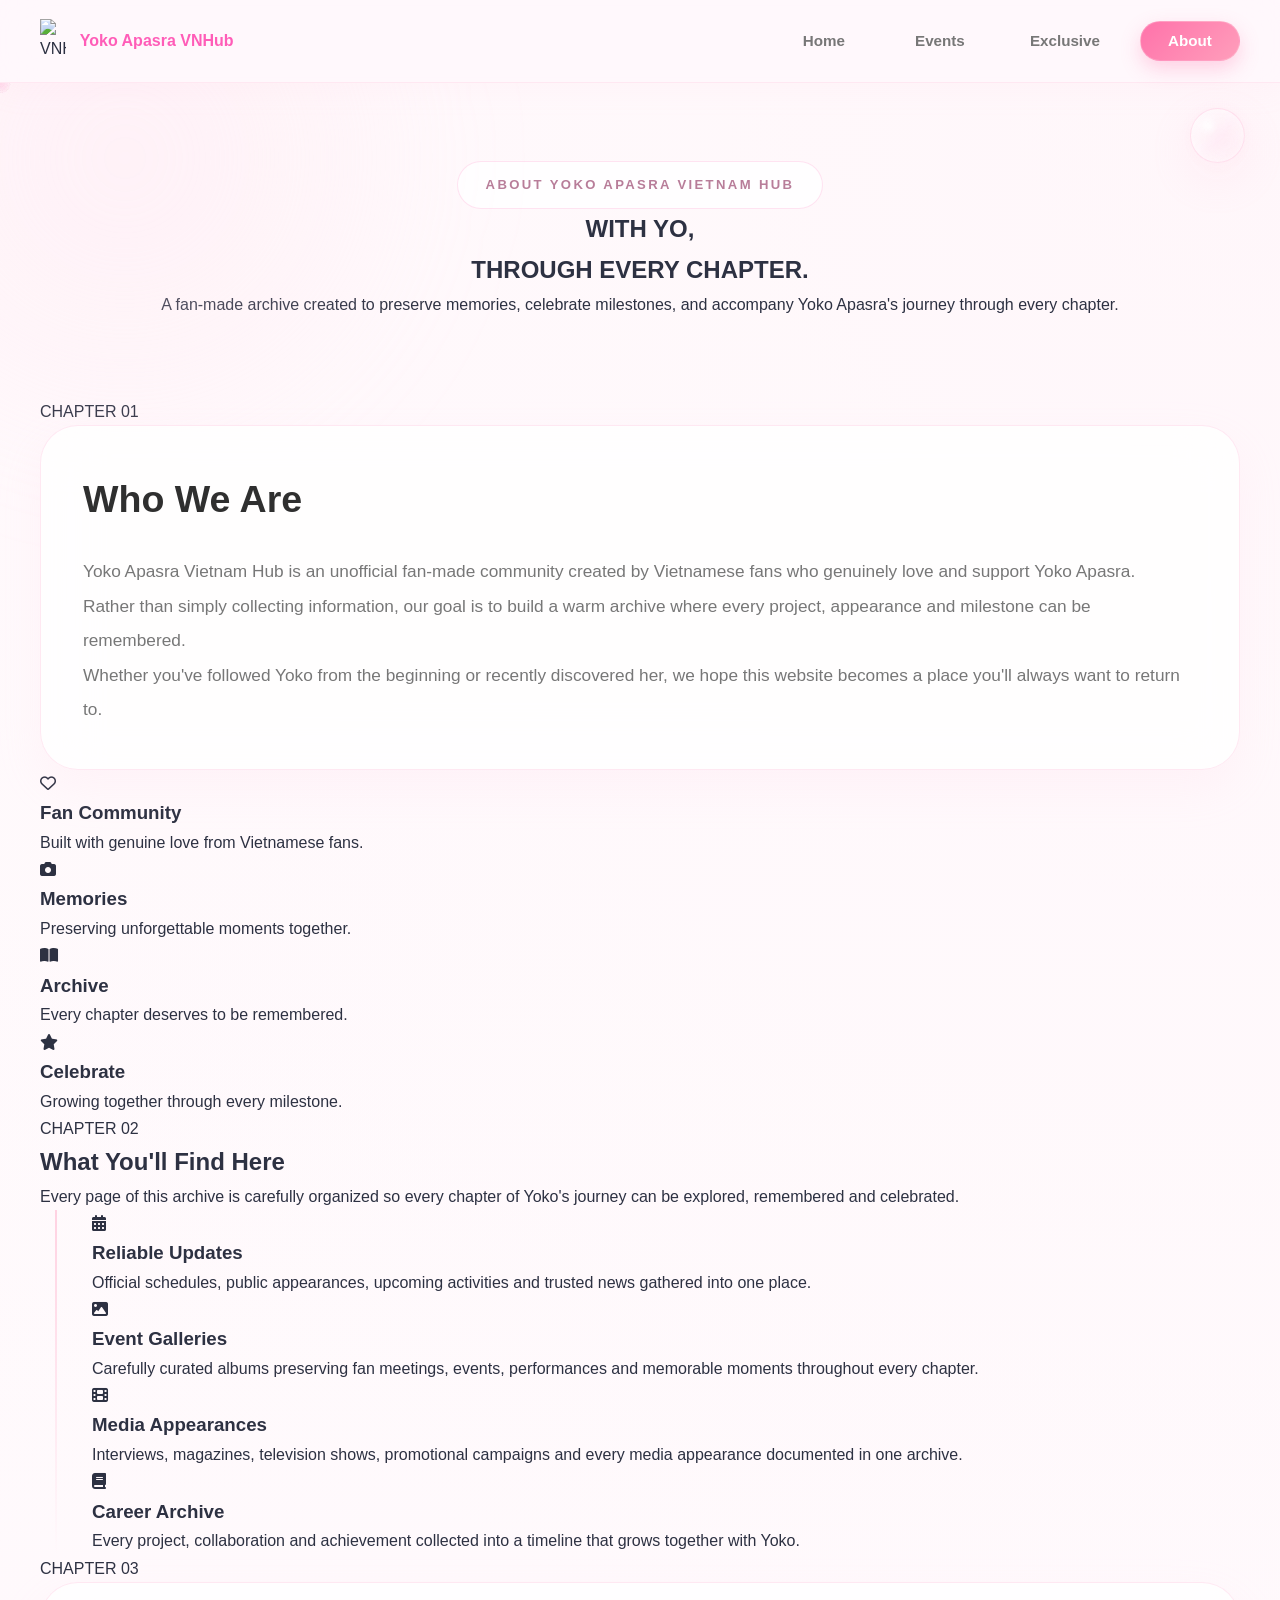
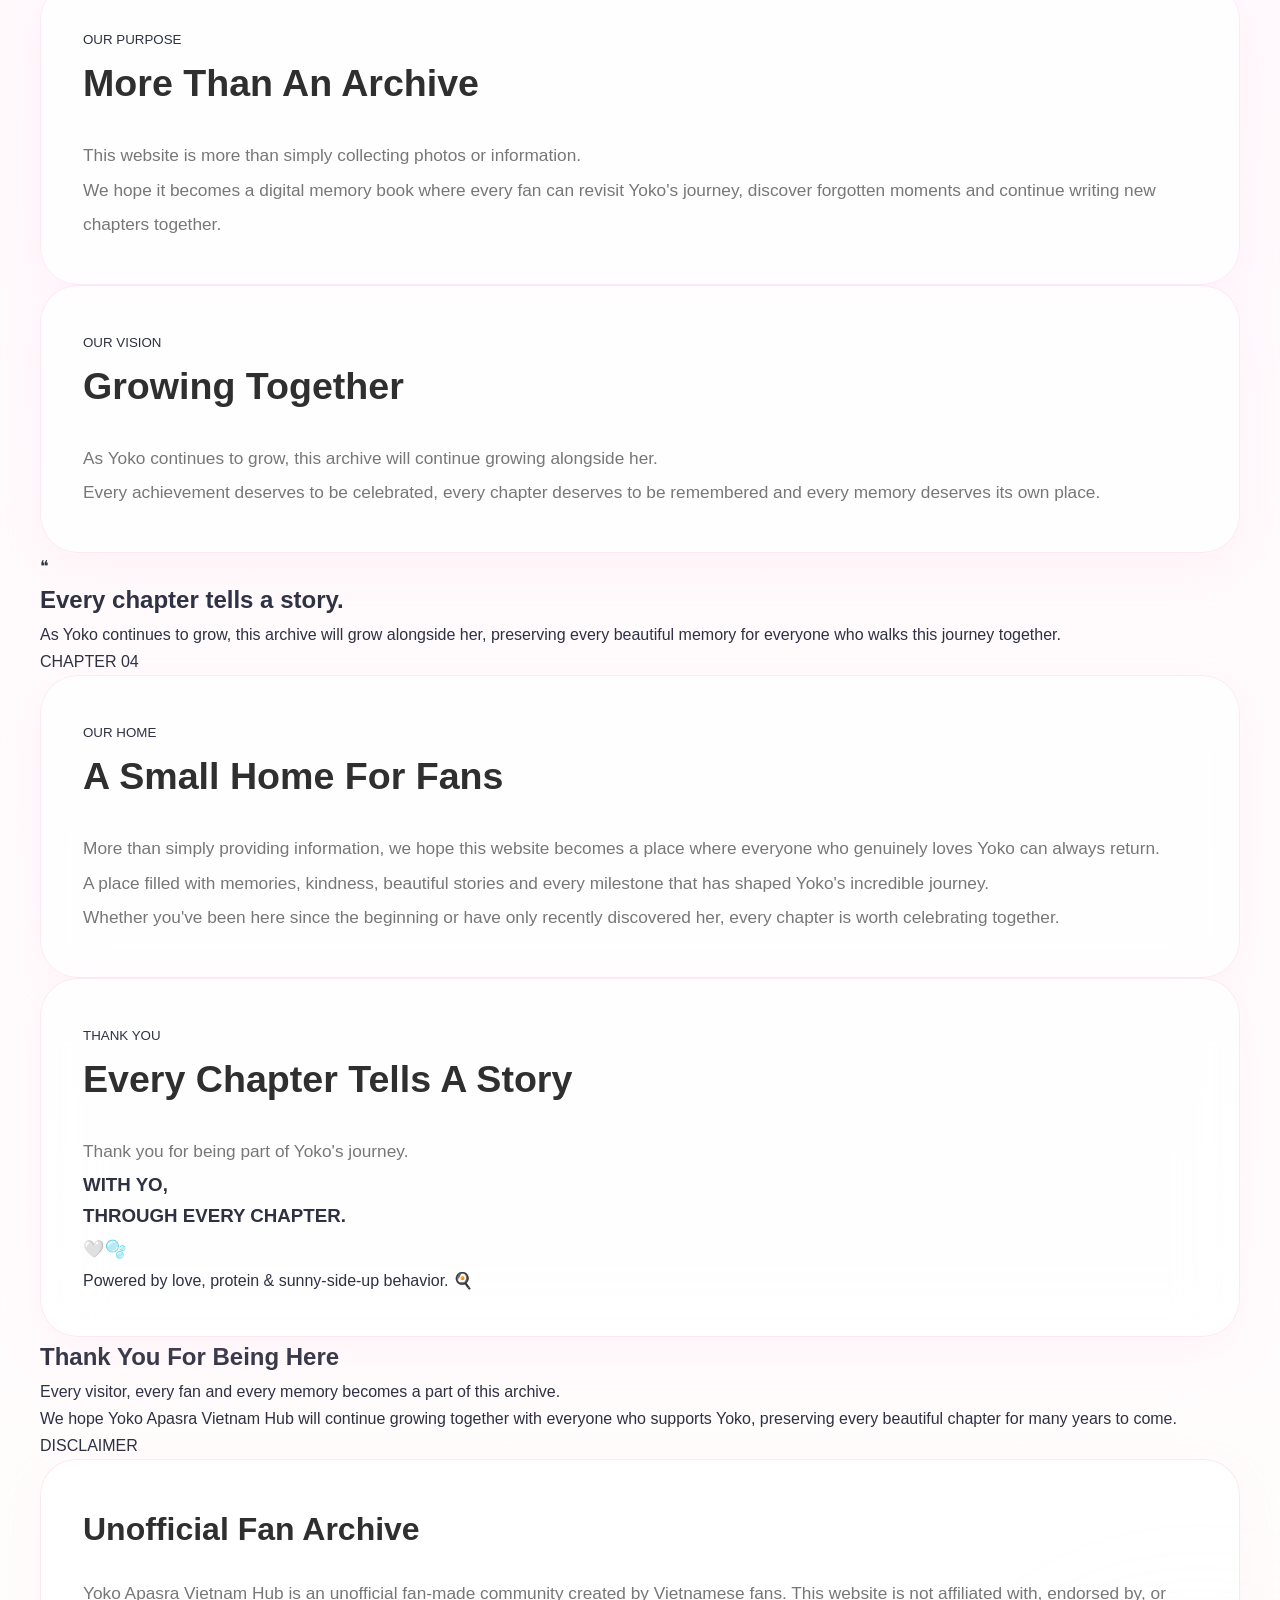
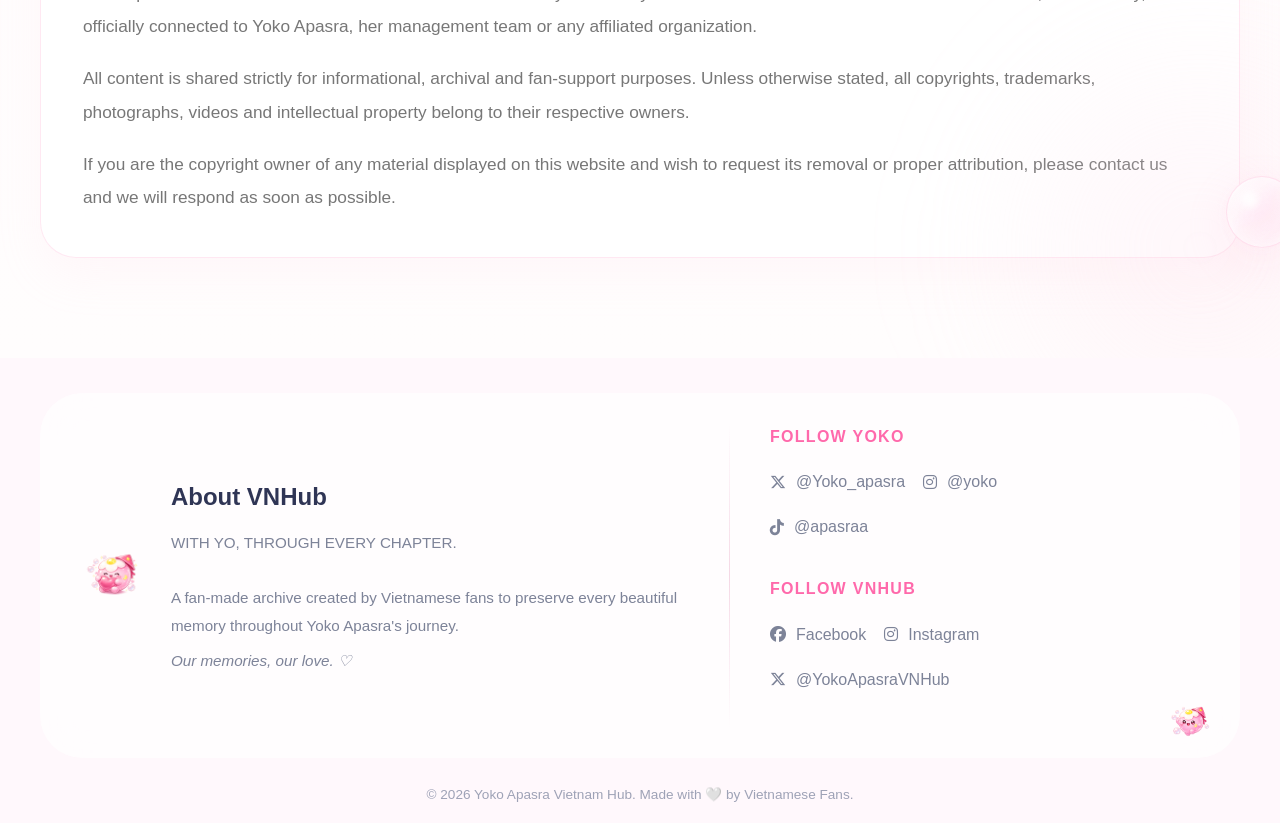
==== commit 50957cf0: "Refactor about/index.html for better structure Updated the structure and content of the about page t" ====
--- a/about/index.html
+++ b/about/index.html
@@ -3,420 +3,864 @@
 
 <head>
 
-    <meta charset="UTF-8">
-
-    <meta
-        name="viewport"
-        content="width=device-width, initial-scale=1.0">
-
-    <title>
-        About • Yoko Apasra VNHub
-    </title>
-
-    <link
-        rel="stylesheet"
-        href="../css/style.css">
-
-    <link
-        rel="stylesheet"
-        href="https://cdnjs.cloudflare.com/ajax/libs/font-awesome/6.6.0/css/all.min.css">
+<meta charset="UTF-8">
+<meta name="viewport" content="width=device-width, initial-scale=1.0">
+
+<title>About • Yoko Apasra VNHub</title>
+
+<link rel="stylesheet" href="../css/style.css">
+
+<link rel="stylesheet" href="../css/about.css">
+
+<link rel="stylesheet"
+href="https://cdnjs.cloudflare.com/ajax/libs/font-awesome/6.6.0/css/all.min.css">
 
 </head>
 
 <body>
 
-<!-- HEADER -->
+<!-- =======================================================
+HEADER
+======================================================= -->
 
 <header class="header">
 
-    <div class="container header-container">
-
-        <a
-            href="../index.html"
-            class="logo">
-
-            <img
-                src="../assets/logo/logo.png"
-                alt="VNHub">
-
-            <span class="logo-title">
-                Yoko Apasra VNHub
+<div class="container header-container">
+
+<a href="../index.html" class="logo">
+
+<img src="../assets/logo/logo.png" alt="VNHub">
+
+<span class="logo-title">
+Yoko Apasra VNHub
+</span>
+
+</a>
+
+<nav>
+
+<ul class="nav-menu">
+
+<li><a href="../index.html">Home</a></li>
+
+<li><a href="../events/index.html">Events</a></li>
+
+<li><a href="../exclusive/index.html">Exclusive</a></li>
+
+<li>
+<a class="active" href="index.html">
+About
+</a>
+</li>
+
+</ul>
+
+</nav>
+
+</div>
+
+</header>
+
+<!-- =======================================================
+ABOUT
+======================================================= -->
+
+<main class="about-page">
+
+<!-- Floating bubbles -->
+
+<div class="page-bubbles">
+
+<span class="bubble b1"></span>
+<span class="bubble b2"></span>
+<span class="bubble b3"></span>
+<span class="bubble b4"></span>
+<span class="bubble b5"></span>
+<span class="bubble b6"></span>
+<span class="bubble b7"></span>
+
+</div>
+
+<!-- =======================================================
+INTRO
+======================================================= -->
+
+<section class="about-intro container">
+
+<span class="about-kicker">
+
+ABOUT YOKO APASRA VIETNAM HUB
+
+</span>
+
+<h1>
+
+WITH YO,<br>
+
+THROUGH EVERY CHAPTER.
+
+</h1>
+
+<p>
+
+A fan-made archive created to preserve memories,
+celebrate milestones,
+and accompany Yoko Apasra's journey through every chapter.
+
+</p>
+
+</section>
+
+<!-- =======================================================
+CHAPTER 01
+======================================================= -->
+
+<section class="chapter container">
+
+<span class="chapter-number">
+
+CHAPTER 01
+
+</span>
+
+<div class="chapter-grid">
+
+<!-- LEFT -->
+
+<div class="glass-card large">
+
+<h2>
+
+Who We Are
+
+</h2>
+
+<p>
+
+Yoko Apasra Vietnam Hub is an unofficial fan-made
+community created by Vietnamese fans who genuinely
+love and support Yoko Apasra.
+
+</p>
+
+<p>
+
+Rather than simply collecting information,
+our goal is to build a warm archive where every
+project, appearance and milestone can be remembered.
+
+</p>
+
+<p>
+
+Whether you've followed Yoko from the beginning
+or recently discovered her,
+we hope this website becomes a place you'll always
+want to return to.
+
+</p>
+
+</div>
+
+<!-- RIGHT -->
+
+<div class="feature-grid">
+
+<div class="feature-card">
+
+<i class="fa-regular fa-heart"></i>
+
+<h3>
+
+Fan Community
+
+</h3>
+
+<p>
+
+Built with genuine love from Vietnamese fans.
+
+</p>
+
+</div>
+
+<div class="feature-card">
+
+<i class="fa-solid fa-camera"></i>
+
+<h3>
+
+Memories
+
+</h3>
+
+<p>
+
+Preserving unforgettable moments together.
+
+</p>
+
+</div>
+
+<div class="feature-card">
+
+<i class="fa-solid fa-book-open"></i>
+
+<h3>
+
+Archive
+
+</h3>
+
+<p>
+
+Every chapter deserves to be remembered.
+
+</p>
+
+</div>
+
+<div class="feature-card">
+
+<i class="fa-solid fa-star"></i>
+
+<h3>
+
+Celebrate
+
+</h3>
+
+<p>
+
+Growing together through every milestone.
+
+</p>
+
+</div>
+
+</div>
+
+</div>
+
+</section>
+
+            <!-- =======================================================
+        CHAPTER 02
+        ======================================================== -->
+
+        <section class="chapter container">
+
+            <span class="chapter-number">
+
+                CHAPTER 02
+
             </span>
 
-        </a>
-
-        <nav>
-
-            <ul class="nav-menu">
-
-                <li>
-                    <a href="../index.html">
-                        Home
-                    </a>
-                </li>
-
-                <li>
-                    <a href="../events/index.html">
-                        Events
-                    </a>
-                </li>
-
-                <li>
-                    <a href="../exclusive/index.html">
-                        Exclusive
-                    </a>
-                </li>
-
-                <li>
-                    <a
-                        href="index.html"
-                        class="active">
-                        About
-                    </a>
-                </li>
-
-            </ul>
-
-        </nav>
-
-    </div>
-
-</header>
-
-
-<!-- ABOUT -->
-
-<main class="about-page">
-
-    <!-- HERO -->
-
-    <section class="about-hero">
-
-        <div class="hero-bubble b1"></div>
-        <div class="hero-bubble b2"></div>
-        <div class="hero-bubble b3"></div>
-
-        <span class="about-kicker">
-            ABOUT YOKO APASRA VIETNAM HUB
-        </span>
-
-        <h1>
-            WITH YO,<br>
-            THROUGH EVERY CHAPTER.
-        </h1>
-
-        <p>
-            A fan-made archive created to document, remember and celebrate every chapter of Yoko Apasra’s journey.
-        </p>
+            <div class="chapter-heading">
+
+                <h2>
+
+                    What You'll Find Here
+
+                </h2>
+
+                <p>
+
+                    Every page of this archive is carefully organized so every chapter of Yoko's journey can be explored, remembered and celebrated.
+
+                </p>
+
+            </div>
+
+
+            <div class="timeline">
+
+                <article class="timeline-card">
+
+                    <div class="timeline-icon">
+
+                        <i class="fa-solid fa-calendar-days"></i>
+
+                    </div>
+
+                    <div class="timeline-body">
+
+                        <h3>
+
+                            Reliable Updates
+
+                        </h3>
+
+                        <p>
+
+                            Official schedules, public appearances, upcoming activities and trusted news gathered into one place.
+
+                        </p>
+
+                    </div>
+
+                </article>
+
+
+
+                <article class="timeline-card">
+
+                    <div class="timeline-icon">
+
+                        <i class="fa-solid fa-image"></i>
+
+                    </div>
+
+                    <div class="timeline-body">
+
+                        <h3>
+
+                            Event Galleries
+
+                        </h3>
+
+                        <p>
+
+                            Carefully curated albums preserving fan meetings, events, performances and memorable moments throughout every chapter.
+
+                        </p>
+
+                    </div>
+
+                </article>
+
+
+
+                <article class="timeline-card">
+
+                    <div class="timeline-icon">
+
+                        <i class="fa-solid fa-film"></i>
+
+                    </div>
+
+                    <div class="timeline-body">
+
+                        <h3>
+
+                            Media Appearances
+
+                        </h3>
+
+                        <p>
+
+                            Interviews, magazines, television shows, promotional campaigns and every media appearance documented in one archive.
+
+                        </p>
+
+                    </div>
+
+                </article>
+
+
+
+                <article class="timeline-card">
+
+                    <div class="timeline-icon">
+
+                        <i class="fa-solid fa-book"></i>
+
+                    </div>
+
+                    <div class="timeline-body">
+
+                        <h3>
+
+                            Career Archive
+
+                        </h3>
+
+                        <p>
+
+                            Every project, collaboration and achievement collected into a timeline that grows together with Yoko.
+
+                        </p>
+
+                    </div>
+
+                </article>
+
+            </div>
+
+        </section>
+
+
+
+        <!-- =======================================================
+        CHAPTER 03
+        ======================================================== -->
+
+        <section class="chapter container">
+
+            <span class="chapter-number">
+
+                CHAPTER 03
+
+            </span>
+
+            <div class="mission-grid">
+
+                <div class="glass-card">
+
+                    <small class="card-label">
+
+                        OUR PURPOSE
+
+                    </small>
+
+                    <h2>
+
+                        More Than An Archive
+
+                    </h2>
+
+                    <p>
+
+                        This website is more than simply collecting photos or information.
+
+                    </p>
+
+                    <p>
+
+                        We hope it becomes a digital memory book where every fan can revisit Yoko's journey, discover forgotten moments and continue writing new chapters together.
+
+                    </p>
+
+                </div>
+
+
+
+                <div class="glass-card">
+
+                    <small class="card-label">
+
+                        OUR VISION
+
+                    </small>
+
+                    <h2>
+
+                        Growing Together
+
+                    </h2>
+
+                    <p>
+
+                        As Yoko continues to grow, this archive will continue growing alongside her.
+
+                    </p>
+
+                    <p>
+
+                        Every achievement deserves to be celebrated, every chapter deserves to be remembered and every memory deserves its own place.
+
+                    </p>
+
+                </div>
+
+            </div>
+
+        </section>
+
+
+
+        <!-- =======================================================
+        QUOTE
+        ======================================================== -->
+
+        <section class="quote-section container">
+
+            <div class="quote-card">
+
+                <span class="quote-icon">
+
+                    ❝
+
+                </span>
+
+                <h2>
+
+                    Every chapter tells a story.
+
+                </h2>
+
+                <p>
+
+                    As Yoko continues to grow, this archive will grow alongside her, preserving every beautiful memory for everyone who walks this journey together.
+
+                </p>
+
+            </div>
+
+        </section>
+
+            <!-- =======================================================
+        CHAPTER 04
+        ======================================================== -->
+
+        <section class="chapter container">
+
+            <span class="chapter-number">
+
+                CHAPTER 04
+
+            </span>
+
+            <div class="home-grid">
+
+                <!-- LEFT -->
+
+                <div class="glass-card home-card">
+
+                    <small class="card-label">
+
+                        OUR HOME
+
+                    </small>
+
+                    <h2>
+
+                        A Small Home For Fans
+
+                    </h2>
+
+                    <p>
+
+                        More than simply providing information, we hope this website becomes a place where everyone who genuinely loves Yoko can always return.
+
+                    </p>
+
+                    <p>
+
+                        A place filled with memories, kindness, beautiful stories and every milestone that has shaped Yoko's incredible journey.
+
+                    </p>
+
+                    <p>
+
+                        Whether you've been here since the beginning or have only recently discovered her, every chapter is worth celebrating together.
+
+                    </p>
+
+                </div>
+
+
+
+                <!-- RIGHT -->
+
+                <div class="glass-card ending-card">
+
+                    <small class="card-label">
+
+                        THANK YOU
+
+                    </small>
+
+                    <h2>
+
+                        Every Chapter Tells A Story
+
+                    </h2>
+
+                    <p class="ending-text">
+
+                        Thank you for being part of Yoko's journey.
+
+                    </p>
+
+                    <div class="ending-divider"></div>
+
+                    <h3>
+
+                        WITH YO,<br>
+
+                        THROUGH EVERY CHAPTER.
+
+                    </h3>
+
+                    <p class="ending-small">
+
+                        🤍🫧
+
+                    </p>
+
+                    <span>
+
+                        Powered by love, protein & sunny-side-up behavior. 🍳
+
+                    </span>
+
+                </div>
+
+            </div>
+
+        </section>
+
+
+
+        <!-- =======================================================
+        THANK YOU
+        ======================================================== -->
+
+        <section class="thankyou-section container">
+
+            <div class="thankyou-card">
+
+                <h2>
+
+                    Thank You For Being Here
+
+                </h2>
+
+                <p>
+
+                    Every visitor, every fan and every memory becomes a part of this archive.
+
+                </p>
+
+                <p>
+
+                    We hope Yoko Apasra Vietnam Hub will continue growing together with everyone who supports Yoko, preserving every beautiful chapter for many years to come.
+
+                </p>
+
+            </div>
+
+        </section>
+
+
+
+        <!-- =======================================================
+        DISCLAIMER
+        ======================================================== -->
+
+        <section class="chapter container">
+
+            <span class="chapter-number">
+
+                DISCLAIMER
+
+            </span>
+
+            <div class="glass-card disclaimer-card">
+
+                <h2>
+
+                    Unofficial Fan Archive
+
+                </h2>
+
+                <p>
+
+                    Yoko Apasra Vietnam Hub is an unofficial fan-made community created by Vietnamese fans.
+
+                    This website is not affiliated with, endorsed by, or officially connected to Yoko Apasra, her management team or any affiliated organization.
+
+                </p>
+
+                <p>
+
+                    All content is shared strictly for informational, archival and fan-support purposes.
+
+                    Unless otherwise stated, all copyrights, trademarks, photographs, videos and intellectual property belong to their respective owners.
+
+                </p>
+
+                <p>
+
+                    If you are the copyright owner of any material displayed on this website and wish to request its removal or proper attribution, please contact us and we will respond as soon as possible.
+
+                </p>
+
+            </div>
+
+        </section>
+
+    </main>
+
+
+
+    <!-- =======================================================
+    ABOUT HOME
+    ======================================================== -->
+
+    <section class="about-home">
+
+        <div class="container">
+
+            <div class="about-social-card">
+
+                <!-- LEFT -->
+
+                <div class="about-side">
+
+                    <img
+
+                        class="about-chibi"
+
+                        src="../assets/images/chibi3.png"
+
+                        alt="VNHub">
+
+                    <div class="about-content">
+
+                        <h2>
+
+                            About VNHub
+
+                        </h2>
+
+                        <p>
+
+                            WITH YO, THROUGH EVERY CHAPTER.
+
+                            <br><br>
+
+                            A fan-made archive created by Vietnamese fans to preserve every beautiful memory throughout Yoko Apasra's journey.
+
+                        </p>
+
+                        <p class="about-slogan">
+
+                            Our memories, our love. ♡
+
+                        </p>
+
+                    </div>
+
+                </div>
+
+
+
+                <div class="about-divider"></div>
+
+
+
+                <!-- RIGHT -->
+
+                <div class="social-side">
+
+                    <div class="social-group">
+
+                        <span class="social-title">
+
+                            FOLLOW YOKO
+
+                        </span>
+
+                        <div class="social-row">
+
+                            <a href="#">
+
+                                <i class="fa-brands fa-x-twitter"></i>
+
+                                <span>@Yoko_apasra</span>
+
+                            </a>
+
+                            <a href="#">
+
+                                <i class="fa-brands fa-instagram"></i>
+
+                                <span>@yoko</span>
+
+                            </a>
+
+                            <a href="#">
+
+                                <i class="fa-brands fa-tiktok"></i>
+
+                                <span>@apasraa</span>
+
+                            </a>
+
+                        </div>
+
+                    </div>
+
+
+
+                    <div class="social-group">
+
+                        <span class="social-title">
+
+                            FOLLOW VNHUB
+
+                        </span>
+
+                        <div class="social-row">
+
+                            <a href="#">
+
+                                <i class="fa-brands fa-facebook"></i>
+
+                                <span>Facebook</span>
+
+                            </a>
+
+                            <a href="#">
+
+                                <i class="fa-brands fa-instagram"></i>
+
+                                <span>Instagram</span>
+
+                            </a>
+
+                            <a href="#">
+
+                                <i class="fa-brands fa-x-twitter"></i>
+
+                                <span>@YokoApasraVNHub</span>
+
+                            </a>
+
+                        </div>
+
+                    </div>
+
+                    <img
+
+                        class="social-chibi"
+
+                        src="../assets/images/chibi2.png"
+
+                        alt="VNHub">
+
+                </div>
+
+            </div>
+
+        </div>
 
     </section>
 
 
 
-    <!-- CHAPTER 01 -->
-
-    <section class="about-section container">
-
-        <span class="chapter-label">
-            CHAPTER 01
-        </span>
-
-        <div class="about-grid">
-
-            <article class="glass-card">
-
-                <h2>
-                    Who We Are
-                </h2>
-
-                <p>
-                    Yoko Apasra Vietnam Hub is an unofficial fan-made community created by Vietnamese fans who genuinely love and support Yoko Apasra.
-                </p>
-
-                <p>
-                    This website was built with a simple purpose: to create a place where Yoko’s journey can be documented, remembered, and shared.
-                </p>
-
-            </article>
-
-
-            <div class="mini-cards">
-
-                <div class="mini-card">
-
-                    <i class="fa-regular fa-heart"></i>
-
-                    <span>
-                        Fan Community
-                    </span>
-
-                </div>
-
-                <div class="mini-card">
-
-                    <i class="fa-solid fa-camera-retro"></i>
-
-                    <span>
-                        Memories
-                    </span>
-
-                </div>
-
-                <div class="mini-card">
-
-                    <i class="fa-solid fa-book"></i>
-
-                    <span>
-                        Archive
-                    </span>
-
-                </div>
-
-                <div class="mini-card">
-
-                    <i class="fa-solid fa-sparkles"></i>
-
-                    <span>
-                        Every Chapter
-                    </span>
-
-                </div>
-
-            </div>
+    <!-- =======================================================
+    FOOTER
+    ======================================================== -->
+
+    <footer class="site-credit">
+
+        <div class="container">
+
+            <p>
+
+                © 2026 Yoko Apasra Vietnam Hub.
+
+                Made with 🤍 by Vietnamese Fans.
+
+            </p>
 
         </div>
 
-    </section>
-
-
-
-    <!-- CHAPTER 02 -->
-
-    <section class="about-section container">
-
-        <h2 class="section-title">
-            What You'll Find Here
-        </h2>
-
-        <div class="timeline">
-
-            <div class="timeline-item">
-
-                <div class="dot"></div>
-
-                <div class="timeline-content">
-
-                    <h3>
-                        Reliable Updates
-                    </h3>
-
-                    <p>
-                        Reliable updates, schedules, and news from every stage of Yoko's journey.
-                    </p>
-
-                </div>
-
-            </div>
-
-
-            <div class="timeline-item">
-
-                <div class="dot"></div>
-
-                <div class="timeline-content">
-
-                    <h3>
-                        Event Galleries
-                    </h3>
-
-                    <p>
-                        Event photos and memorable moments gathered into one archive.
-                    </p>
-
-                </div>
-
-            </div>
-
-
-            <div class="timeline-item">
-
-                <div class="dot"></div>
-
-                <div class="timeline-content">
-
-                    <h3>
-                        Media Appearances
-                    </h3>
-
-                    <p>
-                        Interviews, public appearances and media records throughout her career.
-                    </p>
-
-                </div>
-
-            </div>
-
-
-            <div class="timeline-item">
-
-                <div class="dot"></div>
-
-                <div class="timeline-content">
-
-                    <h3>
-                        Career Archives
-                    </h3>
-
-                    <p>
-                        A growing archive documenting every chapter, milestone and achievement.
-                    </p>
-
-                </div>
-
-            </div>
-
-        </div>
-
-    </section>
-
-
-
-    <!-- QUOTE -->
-
-    <section class="container">
-
-        <div class="quote-banner">
-
-            <span>
-                ❝
-            </span>
-
-            <p>
-                As Yoko continues to grow, this archive will grow alongside her.
-            </p>
-
-        </div>
-
-    </section>
-
-
-
-    <!-- GROWING -->
-
-    <section class="about-section container">
-
-        <div class="glass-card center">
-
-            <h2>
-                Growing Together
-            </h2>
-
-            <p>
-                Every chapter, from her earliest works to the milestones yet to come, deserves a place to be remembered.
-            </p>
-
-        </div>
-
-    </section>
-
-
-
-    <!-- HOME FOR FANS -->
-
-    <section class="about-section container">
-
-        <div class="glass-card center">
-
-            <h2>
-                A Small Home For Fans
-            </h2>
-
-            <p>
-                More than just a source of information, we hope this website becomes a small home for everyone who genuinely loves Yoko.
-            </p>
-
-            <p>
-                A place to return, reconnect with her journey, and celebrate every chapter, every milestone, and every step forward together.
-            </p>
-
-            <div class="ending">
-
-                <strong>
-                    Every chapter tells a story.
-                    <br>
-                    Thank you for being part of Yoko's.
-                </strong>
-
-                <p>
-                    With Yo, Through Every Chapter. 🤍🫧
-                </p>
-
-                <span>
-                    Powered by love, protein & sunny-side-up behavior. 🍳
-                </span>
-
-            </div>
-
-        </div>
-
-    </section>
-
-
-
-    <!-- DISCLAIMER -->
-
-    <section class="container">
-
-        <div class="disclaimer-card">
-
-            <h2>
-                Disclaimer
-            </h2>
-
-            <p>
-                Yoko Apasra Vietnam Hub is an unofficial fan-made community created by Vietnamese fans.
-            </p>
-
-            <p>
-                This website is not affiliated with, endorsed by, or officially connected to Yoko Apasra, her management team, or any affiliated organization.
-            </p>
-
-            <p>
-                All content is shared for informational, archival, and fan support purposes only.
-            </p>
-
-            <p>
-                Unless otherwise stated, all copyrights, trademarks, photographs, videos, and other intellectual property belong to their respective owners.
-            </p>
-
-            <p>
-                If you are the copyright owner of any material published on this website and wish to request its removal or proper attribution, please contact us and we will respond promptly.
-            </p>
-
-            <strong>
-                YOKO APASRA Vietnam Hub
-            </strong>
-
-        </div>
-
-    </section>
-
-</main>
-
-
-
-<footer class="site-credit">
-
-    <div class="container">
-
-        <p>
-            © 2026 Yoko Apasra VNHub.
-            Made with 🤍 by Vietnamese Fans.
-        </p>
-
-    </div>
-
-</footer>
+    </footer>
 
 </body>
+
 </html>
--- a/css/about.css
+++ b/css/about.css
@@ -0,0 +1,1332 @@
+/* ===========================================================
+   ABOUT PAGE
+   Yoko Apasra VNHub
+=========================================================== */
+
+.about-page{
+
+    position:relative;
+    overflow:hidden;
+
+    width:100%;
+    min-height:100vh;
+
+    padding:48px 0 100px;
+
+    background:
+        radial-gradient(circle at top left,#fff8fb 0%,transparent 40%),
+        radial-gradient(circle at top right,#fff6fa 0%,transparent 45%),
+        linear-gradient(180deg,#fffdfd 0%,#fff9fc 45%,#fffdfd 100%);
+}
+
+
+/* ===========================================================
+   CONTAINER
+=========================================================== */
+
+.about-container{
+
+    position:relative;
+
+    width:min(1180px,92%);
+    margin:auto;
+
+    z-index:5;
+}
+
+
+/* ===========================================================
+   FLOATING BACKGROUND
+=========================================================== */
+
+.page-bubbles{
+
+    position:absolute;
+
+    inset:0;
+
+    overflow:hidden;
+
+    pointer-events:none;
+
+    z-index:1;
+}
+
+
+/* ===========================================================
+   GLASS BUBBLE
+=========================================================== */
+
+.bubble{
+
+    position:absolute;
+
+    border-radius:50%;
+
+    background:
+        radial-gradient(
+            circle at 28% 28%,
+            rgba(255,255,255,.95) 0%,
+            rgba(255,241,247,.92) 32%,
+            rgba(255,223,236,.65) 65%,
+            rgba(255,204,225,.22) 100%
+        );
+
+    border:
+        1px solid rgba(255,220,235,.75);
+
+    box-shadow:
+
+        inset 8px 8px 20px rgba(255,255,255,.75),
+
+        inset -12px -16px 22px rgba(255,255,255,.55),
+
+        0 15px 45px rgba(255,205,225,.25);
+
+    opacity:.95;
+
+    animation:
+        bubbleFloat 12s ease-in-out infinite;
+}
+
+
+/* highlight */
+
+.bubble::before{
+
+    content:"";
+
+    position:absolute;
+
+    width:28%;
+    height:28%;
+
+    left:18%;
+    top:18%;
+
+    border-radius:50%;
+
+    background:
+
+        radial-gradient(
+            circle,
+            rgba(255,255,255,.95),
+            rgba(255,255,255,0)
+        );
+
+    filter:blur(2px);
+}
+
+
+/* glow */
+
+.bubble::after{
+
+    content:"";
+
+    position:absolute;
+
+    inset:-10px;
+
+    border-radius:50%;
+
+    background:
+
+        radial-gradient(
+            circle,
+            rgba(255,215,235,.30),
+            transparent 72%
+        );
+
+    z-index:-1;
+}
+
+
+/* ===========================================================
+   BUBBLE POSITION
+=========================================================== */
+
+.bubble-1{
+
+    width:150px;
+    height:150px;
+
+    top:80px;
+    left:-40px;
+
+    animation-delay:0s;
+}
+
+.bubble-2{
+
+    width:80px;
+    height:80px;
+
+    top:250px;
+    right:8%;
+
+    animation-delay:2s;
+}
+
+.bubble-3{
+
+    width:120px;
+    height:120px;
+
+    top:720px;
+    left:6%;
+
+    animation-delay:5s;
+}
+
+.bubble-4{
+
+    width:95px;
+    height:95px;
+
+    top:1150px;
+    right:-35px;
+
+    animation-delay:1.5s;
+}
+
+.bubble-5{
+
+    width:70px;
+    height:70px;
+
+    top:1680px;
+    left:72%;
+}
+
+.bubble-6{
+
+    width:135px;
+    height:135px;
+
+    top:2300px;
+    left:-55px;
+}
+
+.bubble-7{
+
+    width:90px;
+    height:90px;
+
+    top:2860px;
+    right:6%;
+}
+
+.bubble-8{
+
+    width:75px;
+    height:75px;
+
+    top:3500px;
+    left:40%;
+}
+
+.bubble-9{
+
+    width:120px;
+    height:120px;
+
+    top:4100px;
+    right:-30px;
+}
+
+.bubble-10{
+
+    width:60px;
+    height:60px;
+
+    top:4700px;
+    left:15%;
+}
+
+
+/* ===========================================================
+   FLOAT ANIMATION
+=========================================================== */
+
+@keyframes bubbleFloat{
+
+    0%{
+
+        transform:
+            translateY(0)
+            translateX(0)
+            scale(1);
+    }
+
+    25%{
+
+        transform:
+            translateY(-18px)
+            translateX(8px)
+            scale(1.03);
+    }
+
+    50%{
+
+        transform:
+            translateY(-36px)
+            translateX(-8px)
+            scale(.98);
+    }
+
+    75%{
+
+        transform:
+            translateY(-15px)
+            translateX(6px)
+            scale(1.02);
+    }
+
+    100%{
+
+        transform:
+            translateY(0)
+            translateX(0)
+            scale(1);
+    }
+
+}
+
+
+/* ===========================================================
+   INTRO
+=========================================================== */
+
+.about-intro{
+
+    text-align:center;
+
+    padding:30px 0 80px;
+}
+
+
+.about-kicker{
+
+    display:inline-flex;
+
+    align-items:center;
+
+    justify-content:center;
+
+    gap:10px;
+
+    padding:12px 28px;
+
+    border-radius:999px;
+
+    background:
+
+        rgba(255,255,255,.82);
+
+    border:
+
+        1px solid rgba(255,215,235,.7);
+
+    color:#b87d99;
+
+    font-size:.82rem;
+
+    font-weight:700;
+
+    letter-spacing:.18em;
+
+    text-transform:uppercase;
+}
+
+
+.about-title{
+
+    margin:
+
+        34px auto
+        28px;
+
+    max-width:900px;
+
+    font-size:
+
+        clamp(3rem,7vw,5.8rem);
+
+    line-height:1.04;
+
+    letter-spacing:-2px;
+
+    color:var(--text-dark);
+}
+
+
+.about-description{
+
+    width:min(760px,90%);
+
+    margin:auto;
+
+    font-size:1.18rem;
+
+    line-height:2;
+
+    color:var(--text-light);
+}
+
+
+/* ===========================================================
+   SECTION TITLE
+=========================================================== */
+
+.chapter-label{
+
+    display:block;
+
+    margin-bottom:18px;
+
+    color:#c28aa5;
+
+    font-size:.82rem;
+
+    font-weight:700;
+
+    letter-spacing:.24em;
+
+    text-transform:uppercase;
+}
+
+
+/* ===========================================================
+   MAIN GRID
+=========================================================== */
+
+.about-grid{
+
+    display:grid;
+
+    grid-template-columns:
+
+        minmax(0,1.55fr)
+        minmax(320px,.75fr);
+
+    gap:30px;
+
+    align-items:start;
+
+    margin-bottom:70px;
+}
+
+
+/* ===========================================================
+   GLASS CARD
+=========================================================== */
+
+.glass-card{
+
+    position:relative;
+
+    padding:42px;
+
+    border-radius:38px;
+
+    background:
+
+        rgba(255,255,255,.80);
+
+    backdrop-filter:blur(28px);
+
+    border:
+
+        1px solid rgba(255,220,235,.65);
+
+    box-shadow:
+
+        0 18px 45px rgba(255,205,225,.14);
+
+    overflow:hidden;
+}
+
+
+.glass-card::before{
+
+    content:"";
+
+    position:absolute;
+
+    inset:0;
+
+    background:
+
+        linear-gradient(
+
+            145deg,
+
+            rgba(255,255,255,.35),
+
+            transparent 45%
+
+        );
+
+    pointer-events:none;
+}
+
+
+.glass-card h2{
+
+    margin:0 0 22px;
+
+    font-size:2.35rem;
+
+    color:var(--text-dark);
+}
+
+
+.glass-card p{
+
+    font-size:1.08rem;
+
+    line-height:2;
+
+    color:var(--text-light);
+}
+
+/* ===========================================================
+   MINI CARDS
+=========================================================== */
+
+.mini-cards{
+
+    display:grid;
+
+    grid-template-columns:repeat(2,1fr);
+
+    gap:22px;
+}
+
+.mini-card{
+
+    position:relative;
+
+    display:flex;
+    flex-direction:column;
+    justify-content:center;
+    align-items:center;
+
+    gap:16px;
+
+    min-height:155px;
+
+    padding:28px;
+
+    border-radius:32px;
+
+    background:
+        rgba(255,255,255,.82);
+
+    backdrop-filter:blur(22px);
+
+    border:
+        1px solid rgba(255,220,235,.65);
+
+    box-shadow:
+        0 14px 35px rgba(255,205,225,.12);
+
+    transition:.4s;
+
+    overflow:hidden;
+}
+
+.mini-card:hover{
+
+    transform:
+        translateY(-8px);
+
+    box-shadow:
+        0 22px 45px rgba(255,190,220,.18);
+}
+
+.mini-card::before{
+
+    content:"";
+
+    position:absolute;
+
+    inset:-20%;
+
+    background:
+        radial-gradient(
+            circle,
+            rgba(255,220,235,.25),
+            transparent 70%
+        );
+
+    opacity:0;
+
+    transition:.4s;
+}
+
+.mini-card:hover::before{
+
+    opacity:1;
+}
+
+.mini-card i{
+
+    font-size:2.3rem;
+
+    color:#f398be;
+}
+
+.mini-card h3{
+
+    margin:0;
+
+    font-size:1rem;
+
+    color:var(--text-dark);
+}
+
+.mini-card span{
+
+    text-align:center;
+
+    color:var(--text-light);
+
+    line-height:1.7;
+}
+
+
+/* ===========================================================
+   TIMELINE
+=========================================================== */
+
+.timeline{
+
+    position:relative;
+
+    padding-left:52px;
+}
+
+.timeline::before{
+
+    content:"";
+
+    position:absolute;
+
+    left:15px;
+    top:0;
+
+    width:2px;
+    height:100%;
+
+    background:
+        linear-gradient(
+            #ffd2e2,
+            transparent
+        );
+}
+
+.timeline-item{
+
+    position:relative;
+
+    margin-bottom:34px;
+}
+
+.timeline-item:last-child{
+
+    margin-bottom:0;
+}
+
+.dot{
+
+    position:absolute;
+
+    left:-43px;
+    top:14px;
+
+    width:20px;
+    height:20px;
+
+    border-radius:50%;
+
+    background:
+        linear-gradient(
+            135deg,
+            #ff9fc4,
+            #ffc8dc
+        );
+
+    box-shadow:
+        0 0 18px rgba(255,180,220,.45);
+}
+
+.timeline-content{
+
+    position:relative;
+
+    padding:32px;
+
+    border-radius:30px;
+
+    background:
+        rgba(255,255,255,.82);
+
+    backdrop-filter:blur(24px);
+
+    border:
+        1px solid rgba(255,220,235,.65);
+
+    transition:.35s;
+}
+
+.timeline-content:hover{
+
+    transform:translateX(6px);
+
+    box-shadow:
+        0 18px 40px rgba(255,205,225,.15);
+}
+
+.timeline-content h3{
+
+    margin:0 0 14px;
+
+    font-size:1.35rem;
+
+    color:var(--text-dark);
+}
+
+.timeline-content p{
+
+    margin:0;
+
+    color:var(--text-light);
+
+    line-height:1.9;
+}
+
+
+/* ===========================================================
+   QUOTE
+=========================================================== */
+
+.quote-banner{
+
+    position:relative;
+
+    margin:70px 0;
+
+    padding:70px 50px;
+
+    text-align:center;
+
+    border-radius:44px;
+
+    overflow:hidden;
+
+    background:
+        linear-gradient(
+            135deg,
+            rgba(255,252,253,.95),
+            rgba(255,247,250,.92)
+        );
+
+    box-shadow:
+        0 22px 50px rgba(255,205,225,.12);
+}
+
+.quote-banner::before{
+
+    content:"";
+
+    position:absolute;
+
+    width:240px;
+    height:240px;
+
+    border-radius:50%;
+
+    background:
+        radial-gradient(
+            circle,
+            rgba(255,220,235,.28),
+            transparent
+        );
+
+    left:-80px;
+    top:-80px;
+}
+
+.quote-banner span{
+
+    display:block;
+
+    margin-bottom:18px;
+
+    font-size:4rem;
+}
+
+.quote-banner p{
+
+    max-width:900px;
+
+    margin:auto;
+
+    font-size:2rem;
+
+    line-height:1.65;
+
+    color:var(--text-dark);
+}
+
+
+/* ===========================================================
+   ENDING
+=========================================================== */
+
+.ending{
+
+    margin-top:36px;
+
+    padding-top:26px;
+
+    border-top:1px dashed rgba(255,210,228,.7);
+
+    text-align:center;
+}
+
+.ending strong{
+
+    display:block;
+
+    margin-bottom:18px;
+
+    font-size:1.45rem;
+
+    color:var(--text-dark);
+}
+
+.ending p{
+
+    margin:0;
+
+    color:var(--text-light);
+}
+
+.ending span{
+
+    display:block;
+
+    margin-top:18px;
+
+    font-weight:700;
+
+    color:#c586a4;
+}
+
+
+/* ===========================================================
+   DISCLAIMER
+=========================================================== */
+
+.disclaimer-card{
+
+    padding:42px;
+
+    border-radius:36px;
+
+    background:
+        rgba(255,255,255,.82);
+
+    backdrop-filter:blur(25px);
+
+    border:
+        1px solid rgba(255,220,235,.65);
+
+    box-shadow:
+        0 18px 45px rgba(255,205,225,.12);
+}
+
+.disclaimer-card h2{
+
+    margin:0 0 20px;
+
+    font-size:2rem;
+}
+
+.disclaimer-card p{
+
+    margin-bottom:18px;
+
+    line-height:1.95;
+
+    color:var(--text-light);
+}
+
+.disclaimer-card p:last-child{
+
+    margin-bottom:0;
+}
+
+
+/* ===========================================================
+   RESPONSIVE
+=========================================================== */
+
+@media(max-width:992px){
+
+    .about-grid{
+
+        grid-template-columns:1fr;
+    }
+
+    .mini-cards{
+
+        grid-template-columns:repeat(2,1fr);
+    }
+
+}
+
+@media(max-width:768px){
+
+    .about-page{
+
+        padding:30px 0 70px;
+    }
+
+    .about-intro{
+
+        padding-bottom:55px;
+    }
+
+    .glass-card,
+    .timeline-content,
+    .disclaimer-card{
+
+        padding:30px;
+    }
+
+    .glass-card h2{
+
+        font-size:2rem;
+    }
+
+    .quote-banner{
+
+        padding:50px 30px;
+    }
+
+    .quote-banner p{
+
+        font-size:1.55rem;
+    }
+
+}
+
+@media(max-width:576px){
+
+    .mini-cards{
+
+        grid-template-columns:1fr;
+    }
+
+    .about-title{
+
+        font-size:2.6rem;
+    }
+
+    .about-description{
+
+        font-size:1rem;
+    }
+
+    .glass-card{
+
+        padding:24px;
+    }
+
+    .timeline{
+
+        padding-left:40px;
+    }
+
+    .dot{
+
+        left:-34px;
+    }
+
+    .timeline-content{
+
+        padding:24px;
+    }
+
+    .quote-banner{
+
+        padding:40px 22px;
+    }
+
+    .quote-banner span{
+
+        font-size:3rem;
+    }
+
+    .quote-banner p{
+
+        font-size:1.25rem;
+    }
+
+}
+
+/* ===========================================================
+   PREMIUM GLOW
+=========================================================== */
+
+.glass-card,
+.timeline-content,
+.disclaimer-card,
+.mini-card{
+
+    position:relative;
+
+    isolation:isolate;
+}
+
+.glass-card::after,
+.timeline-content::after,
+.disclaimer-card::after,
+.mini-card::after{
+
+    content:"";
+
+    position:absolute;
+
+    inset:-2px;
+
+    border-radius:inherit;
+
+    background:
+        linear-gradient(
+            135deg,
+            rgba(255,255,255,.55),
+            rgba(255,215,235,.18),
+            transparent
+        );
+
+    opacity:0;
+
+    transition:.45s;
+
+    z-index:-1;
+}
+
+.glass-card:hover::after,
+.timeline-content:hover::after,
+.disclaimer-card:hover::after,
+.mini-card:hover::after{
+
+    opacity:1;
+}
+
+
+/* ===========================================================
+   SHIMMER
+=========================================================== */
+
+.glass-card::before,
+.timeline-content::before,
+.mini-card::before{
+
+    content:"";
+
+    position:absolute;
+
+    top:-60%;
+    left:-120%;
+
+    width:55%;
+    height:220%;
+
+    background:
+        linear-gradient(
+            90deg,
+            transparent,
+            rgba(255,255,255,.65),
+            transparent
+        );
+
+    transform:rotate(24deg);
+
+    filter:blur(5px);
+
+    opacity:0;
+
+    transition:.4s;
+}
+
+.glass-card:hover::before,
+.timeline-content:hover::before,
+.mini-card:hover::before{
+
+    animation:aboutShimmer 1.3s ease;
+}
+
+@keyframes aboutShimmer{
+
+    0%{
+
+        left:-120%;
+        opacity:0;
+    }
+
+    20%{
+
+        opacity:.8;
+    }
+
+    100%{
+
+        left:160%;
+        opacity:0;
+    }
+
+}
+
+
+/* ===========================================================
+   BLOBS
+=========================================================== */
+
+.about-page::before{
+
+    content:"";
+
+    position:absolute;
+
+    width:650px;
+    height:650px;
+
+    border-radius:50%;
+
+    background:
+
+        radial-gradient(
+            circle,
+            rgba(255,225,238,.35),
+            transparent 70%
+        );
+
+    top:-250px;
+    left:-200px;
+
+    filter:blur(60px);
+
+    animation:blobMove1 18s ease-in-out infinite;
+}
+
+.about-page::after{
+
+    content:"";
+
+    position:absolute;
+
+    width:520px;
+    height:520px;
+
+    border-radius:50%;
+
+    background:
+
+        radial-gradient(
+            circle,
+            rgba(255,220,235,.28),
+            transparent 70%
+        );
+
+    right:-180px;
+    bottom:-150px;
+
+    filter:blur(55px);
+
+    animation:blobMove2 20s ease-in-out infinite;
+}
+
+@keyframes blobMove1{
+
+    0%,100%{
+
+        transform:
+            translate(0,0);
+    }
+
+    50%{
+
+        transform:
+            translate(40px,35px);
+    }
+
+}
+
+@keyframes blobMove2{
+
+    0%,100%{
+
+        transform:
+            translate(0,0);
+    }
+
+    50%{
+
+        transform:
+            translate(-35px,-30px);
+    }
+
+}
+
+
+/* ===========================================================
+   CARD HOVER
+=========================================================== */
+
+.glass-card:hover,
+.timeline-content:hover,
+.disclaimer-card:hover{
+
+    transform:
+        translateY(-8px);
+
+    box-shadow:
+
+        0 28px 65px rgba(255,195,220,.18),
+
+        0 0 55px rgba(255,220,235,.22);
+}
+
+.mini-card:hover{
+
+    transform:
+
+        translateY(-10px)
+        scale(1.03);
+}
+
+
+/* ===========================================================
+   ICON
+=========================================================== */
+
+.mini-card i{
+
+    transition:.45s;
+}
+
+.mini-card:hover i{
+
+    transform:
+
+        scale(1.18)
+        rotate(-6deg);
+
+    color:#ff89b6;
+}
+
+
+/* ===========================================================
+   TIMELINE DOT
+=========================================================== */
+
+.dot{
+
+    transition:.4s;
+}
+
+.timeline-item:hover .dot{
+
+    transform:scale(1.35);
+
+    box-shadow:
+
+        0 0 22px rgba(255,170,210,.6);
+}
+
+
+/* ===========================================================
+   QUOTE
+=========================================================== */
+
+.quote-banner{
+
+    overflow:hidden;
+}
+
+.quote-banner::after{
+
+    content:"";
+
+    position:absolute;
+
+    inset:0;
+
+    background:
+
+        linear-gradient(
+            135deg,
+            transparent,
+            rgba(255,255,255,.25),
+            transparent
+        );
+
+    animation:quoteGlow 8s linear infinite;
+}
+
+@keyframes quoteGlow{
+
+    0%{
+
+        transform:translateX(-100%);
+    }
+
+    100%{
+
+        transform:translateX(100%);
+    }
+
+}
+
+
+/* ===========================================================
+   BUTTON / LINK
+=========================================================== */
+
+.about-page a{
+
+    transition:.3s;
+}
+
+.about-page a:hover{
+
+    color:#ff7fb1;
+}
+
+
+/* ===========================================================
+   SCROLL
+=========================================================== */
+
+html{
+
+    scroll-behavior:smooth;
+}
+
+
+/* ===========================================================
+   SELECTION
+=========================================================== */
+
+::selection{
+
+    background:#ffd3e5;
+
+    color:#7a4c61;
+}
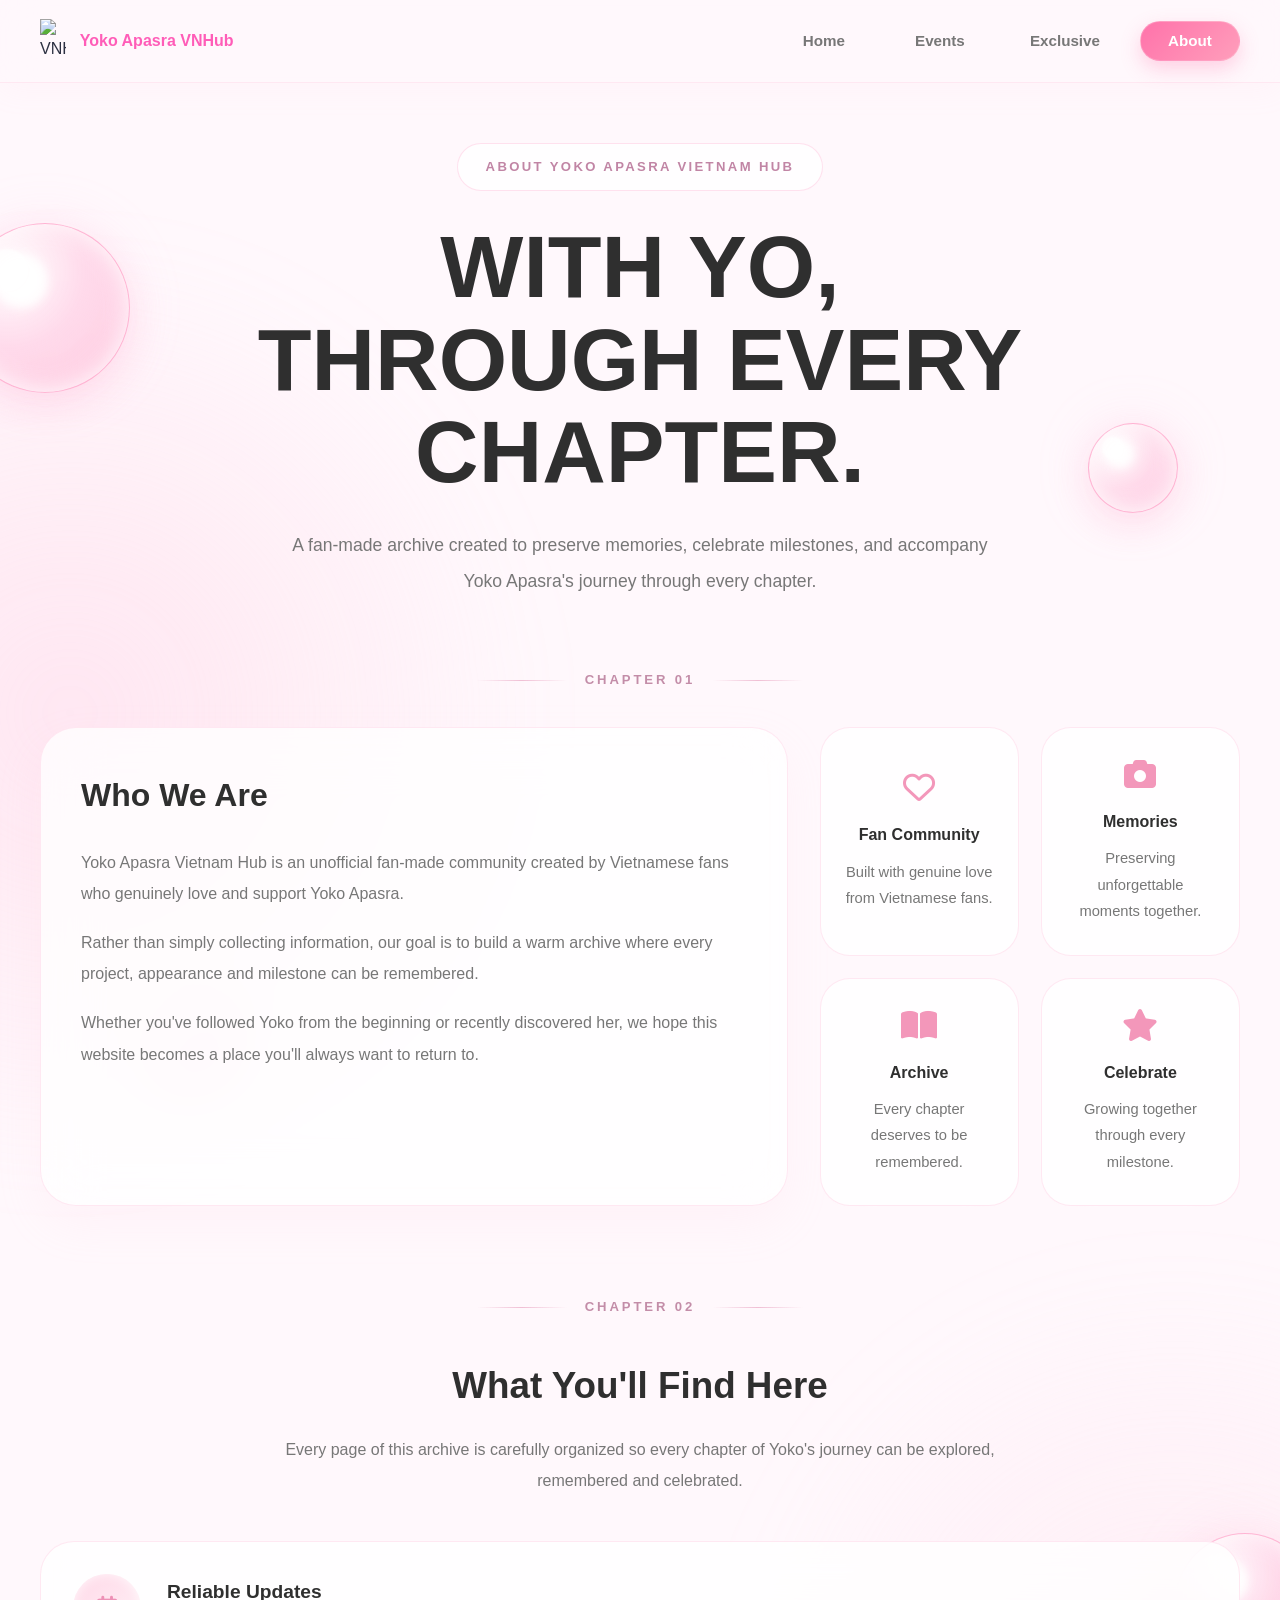
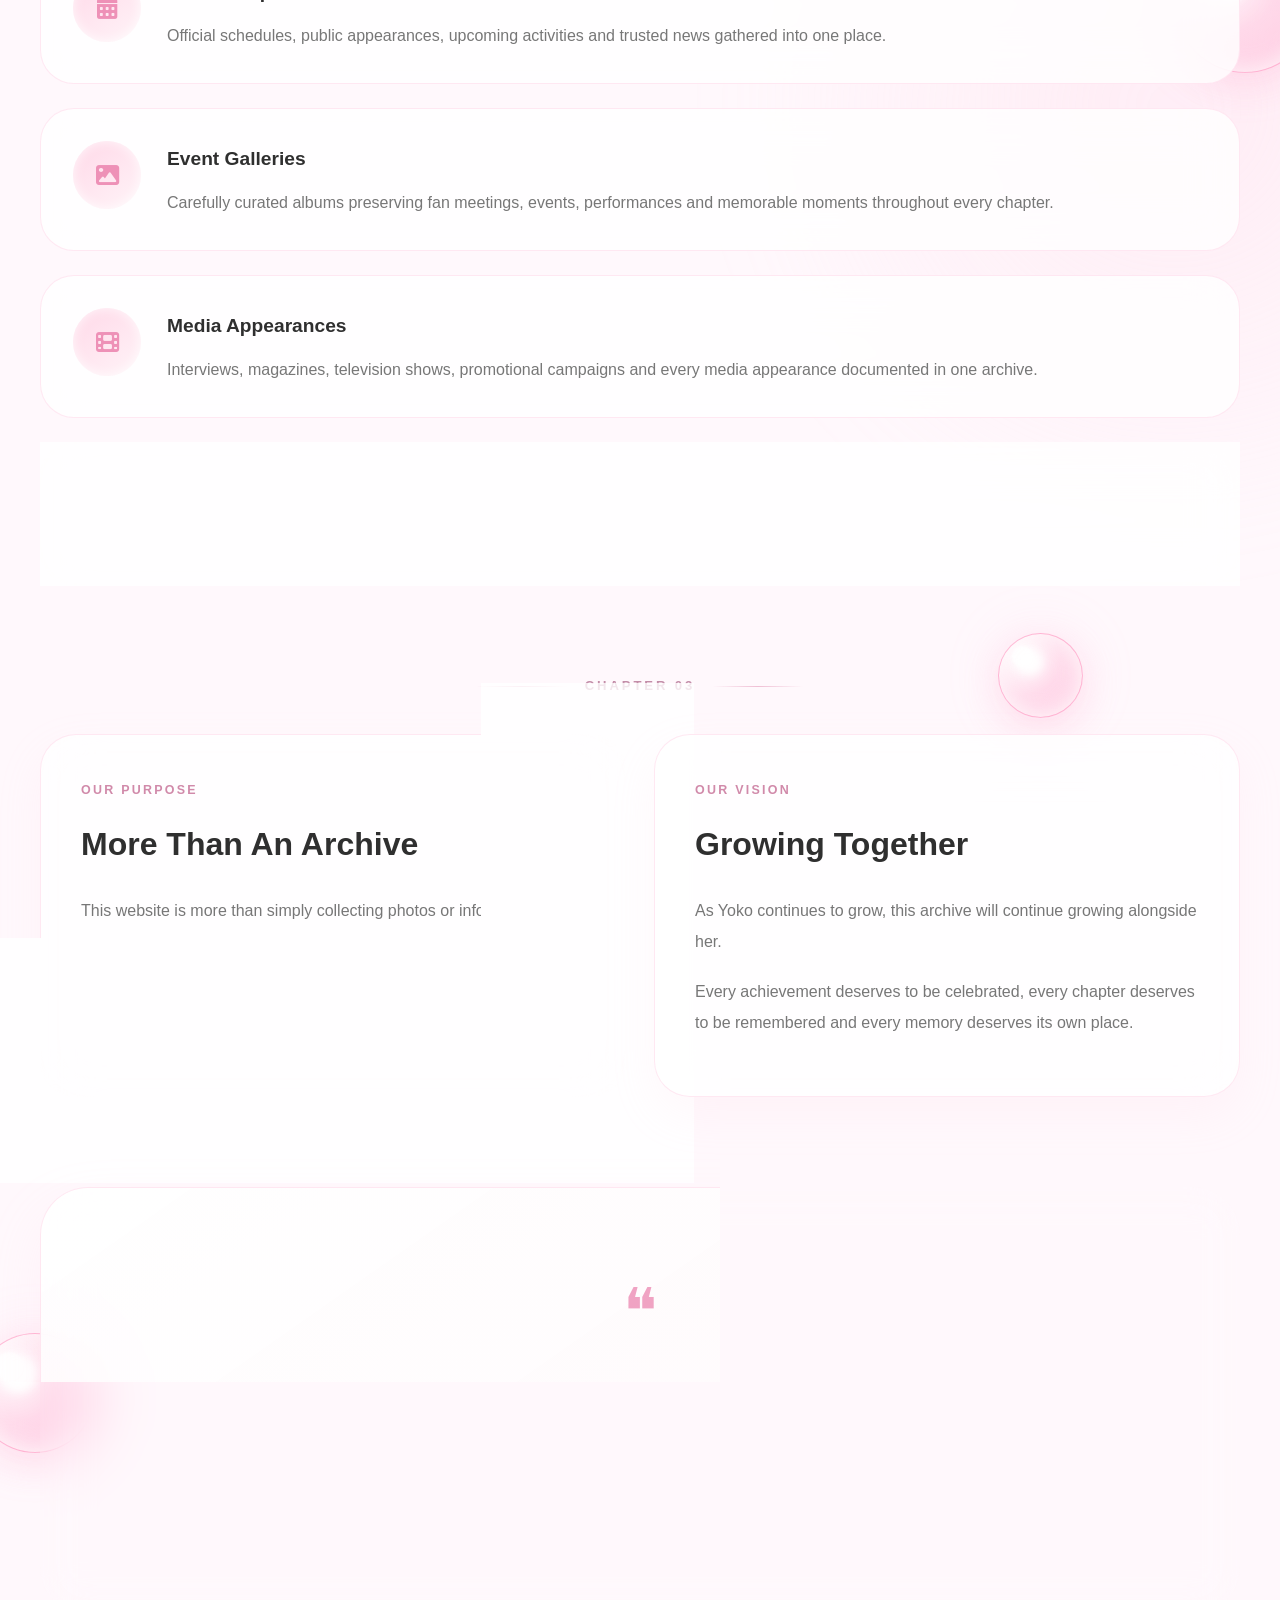
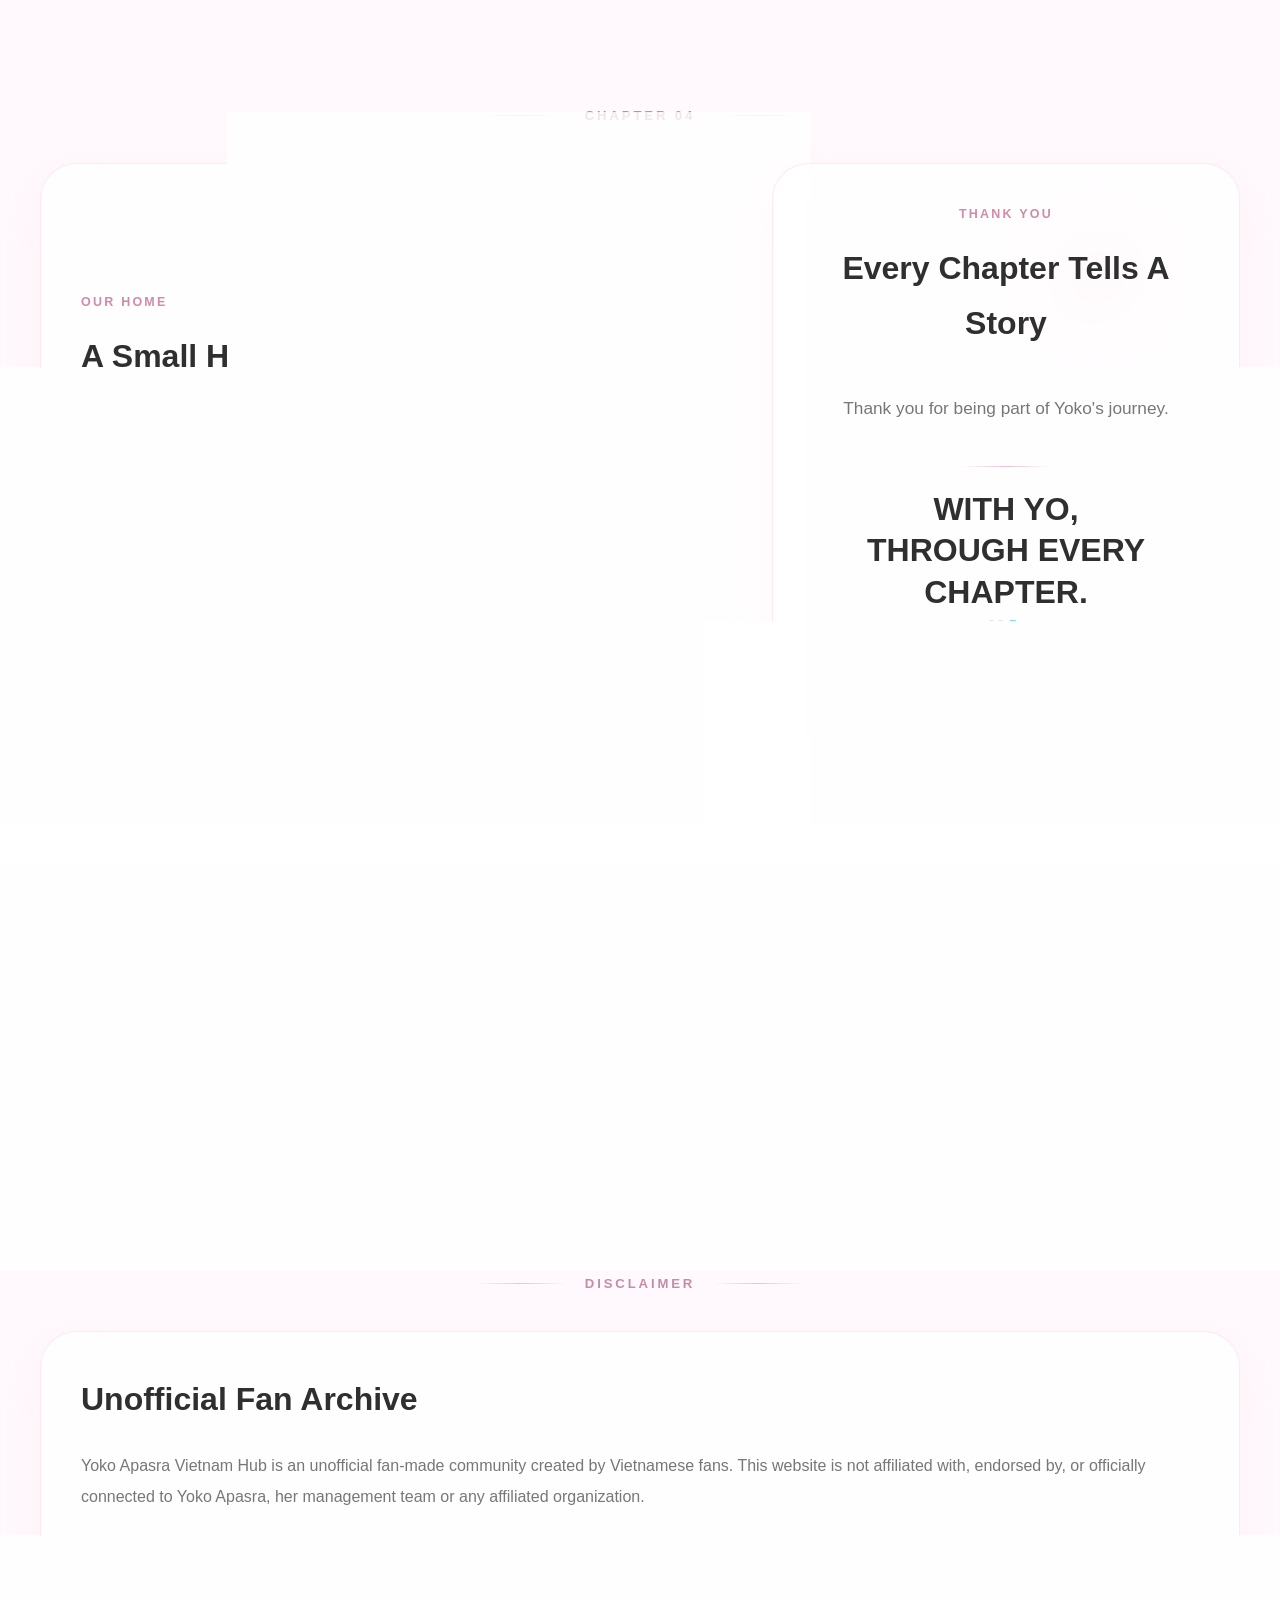
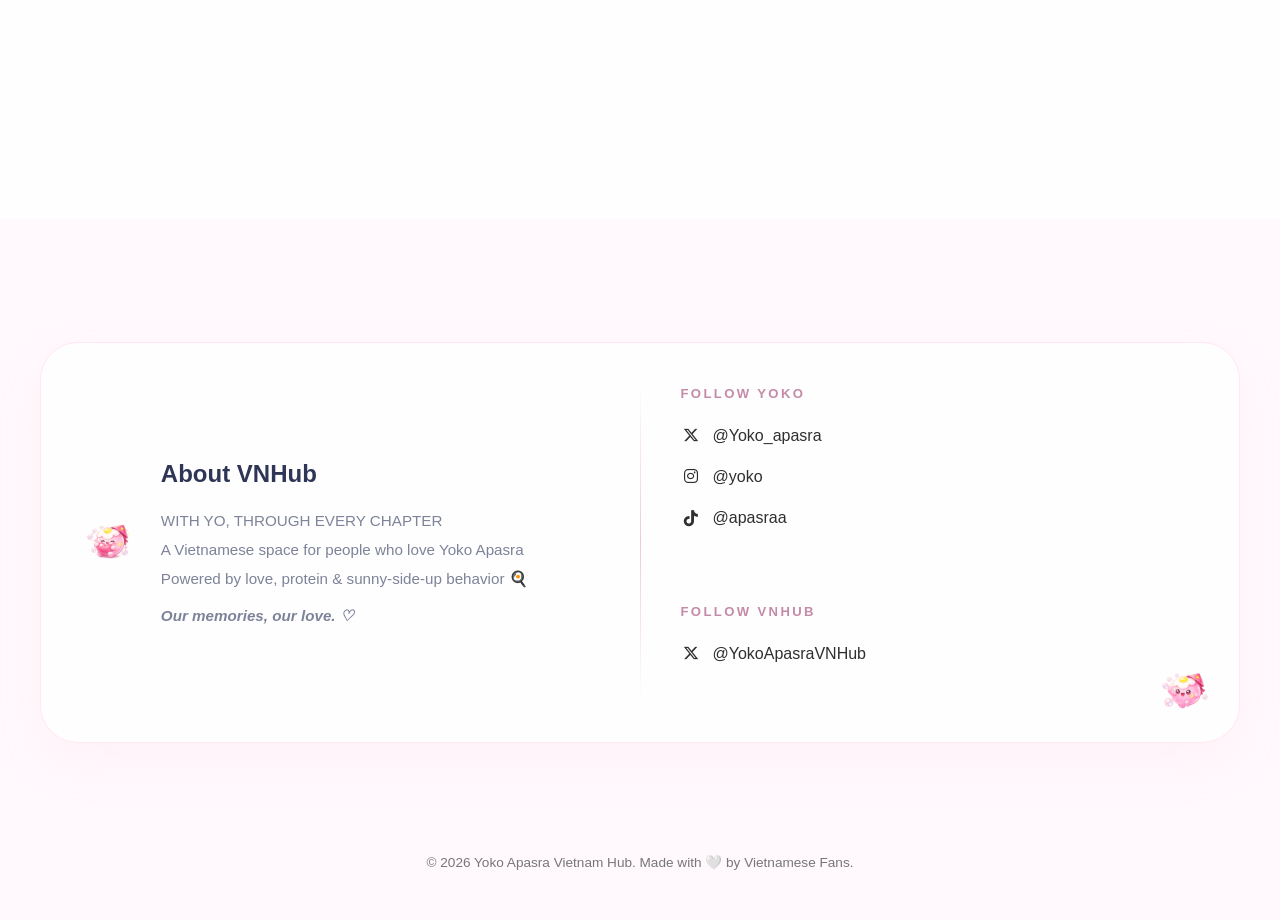
==== commit 9e2b276d: "Refactor HTML structure in about/index.html" ====
--- a/about/index.html
+++ b/about/index.html
@@ -127,7 +127,7 @@
 
 <!-- LEFT -->
 
-<div class="glass-card large">
+<div class="about-glass-card large">
 
 <h2>
 
@@ -405,7 +405,7 @@
 
             <div class="mission-grid">
 
-                <div class="glass-card">
+                <div class="about-glass-card">
 
                     <small class="card-label">
 
@@ -435,7 +435,7 @@
 
 
 
-                <div class="glass-card">
+                <div class="about-glass-card">
 
                     <small class="card-label">
 
@@ -515,7 +515,7 @@
 
                 <!-- LEFT -->
 
-                <div class="glass-card home-card">
+                <div class="about-glass-card home-card">
 
                     <small class="card-label">
 
@@ -553,7 +553,7 @@
 
                 <!-- RIGHT -->
 
-                <div class="glass-card ending-card">
+                <div class="about-glass-card ending-card">
 
                     <small class="card-label">
 
@@ -647,7 +647,7 @@
 
             </span>
 
-            <div class="glass-card disclaimer-card">
+            <div class="about-glass-card disclaimer-card">
 
                 <h2>
 
@@ -689,158 +689,99 @@
     ABOUT HOME
     ======================================================== -->
 
-    <section class="about-home">
-
-        <div class="container">
-
-            <div class="about-social-card">
-
-                <!-- LEFT -->
-
-                <div class="about-side">
-
-                    <img
-
-                        class="about-chibi"
-
-                        src="../assets/images/chibi3.png"
-
-                        alt="VNHub">
-
-                    <div class="about-content">
-
-                        <h2>
-
-                            About VNHub
-
-                        </h2>
-
-                        <p>
-
-                            WITH YO, THROUGH EVERY CHAPTER.
-
-                            <br><br>
-
-                            A fan-made archive created by Vietnamese fans to preserve every beautiful memory throughout Yoko Apasra's journey.
-
-                        </p>
-
-                        <p class="about-slogan">
-
-                            Our memories, our love. ♡
-
-                        </p>
+   <section class="about-home">
+
+    <div class="container">
+
+        <div class="about-social-card">
+
+            <!-- LEFT -->
+
+<div class="about-side">
+    <img class="about-chibi" src="../assets/images/chibi3.png" alt="VNHub">
+
+    <div class="about-content">
+        <h2>About VNHub</h2>
+
+        <p>
+            WITH YO, THROUGH EVERY CHAPTER<br>
+            A Vietnamese space for people who love Yoko Apasra<br>
+            Powered by love, protein & sunny-side-up behavior 🍳
+        </p>
+
+        <p class="about-slogan">
+            Our memories, our love. ♡
+        </p>
+    </div>
+</div>
+            <!-- DIVIDER -->
+
+            <div class="about-divider"></div>
+
+            <!-- RIGHT -->
+
+            <div class="social-side">
+
+                <div class="social-group">
+
+                    <span class="social-title">
+
+                        FOLLOW YOKO
+
+                    </span>
+
+                    <div class="social-row">
+
+                        <a href="#">
+                            <i class="fa-brands fa-x-twitter"></i>
+                            <span>@Yoko_apasra</span>
+                        </a>
+
+                        <a href="#">
+                            <i class="fa-brands fa-instagram"></i>
+                            <span>@yoko</span>
+                        </a>
+
+                        <a href="#">
+                            <i class="fa-brands fa-tiktok"></i>
+                            <span>@apasraa</span>
+                        </a>
 
                     </div>
 
                 </div>
 
-
-
-                <div class="about-divider"></div>
-
-
-
-                <!-- RIGHT -->
-
-                <div class="social-side">
-
-                    <div class="social-group">
-
-                        <span class="social-title">
-
-                            FOLLOW YOKO
-
-                        </span>
-
-                        <div class="social-row">
-
-                            <a href="#">
-
-                                <i class="fa-brands fa-x-twitter"></i>
-
-                                <span>@Yoko_apasra</span>
-
-                            </a>
-
-                            <a href="#">
-
-                                <i class="fa-brands fa-instagram"></i>
-
-                                <span>@yoko</span>
-
-                            </a>
-
-                            <a href="#">
-
-                                <i class="fa-brands fa-tiktok"></i>
-
-                                <span>@apasraa</span>
-
-                            </a>
-
-                        </div>
-
-                    </div>
-
-
-
-                    <div class="social-group">
-
-                        <span class="social-title">
-
-                            FOLLOW VNHUB
-
-                        </span>
-
-                        <div class="social-row">
-
-                            <a href="#">
-
-                                <i class="fa-brands fa-facebook"></i>
-
-                                <span>Facebook</span>
-
-                            </a>
-
-                            <a href="#">
-
-                                <i class="fa-brands fa-instagram"></i>
-
-                                <span>Instagram</span>
-
-                            </a>
-
-                            <a href="#">
-
-                                <i class="fa-brands fa-x-twitter"></i>
-
-                                <span>@YokoApasraVNHub</span>
-
-                            </a>
-
-                        </div>
-
-                    </div>
-
-                    <img
-
-                        class="social-chibi"
-
-                        src="../assets/images/chibi2.png"
-
-                        alt="VNHub">
+                <div class="social-group">
+
+                    <span class="social-title">
+
+                        FOLLOW VNHUB
+
+                    </span>
+
+                    <div class="social-row">
+
+                        <a href="#">
+                            <i class="fa-brands fa-x-twitter"></i>
+                            <span>@YokoApasraVNHub</span>
+                        </a>
+
+                    </div>
 
                 </div>
 
+                <img
+                    class="social-chibi"
+                    src="../assets/images/chibi2.png"
+                    alt="VNHub">
+
             </div>
 
         </div>
 
-    </section>
-
-
-
+    </div>
+
+</section>
     <!-- =======================================================
     FOOTER
     ======================================================== -->
--- a/css/about.css
+++ b/css/about.css
@@ -1,253 +1,1167 @@
-/* ===========================================================
+/* ======================================================
    ABOUT PAGE
-   Yoko Apasra VNHub
-=========================================================== */
+====================================================== */
 
 .about-page{
 
     position:relative;
+
     overflow:hidden;
 
-    width:100%;
-    min-height:100vh;
-
-    padding:48px 0 100px;
-
-    background:
-        radial-gradient(circle at top left,#fff8fb 0%,transparent 40%),
-        radial-gradient(circle at top right,#fff6fa 0%,transparent 45%),
-        linear-gradient(180deg,#fffdfd 0%,#fff9fc 45%,#fffdfd 100%);
-}
-
-
-/* ===========================================================
-   CONTAINER
-=========================================================== */
-
-.about-container{
-
-    position:relative;
-
-    width:min(1180px,92%);
-    margin:auto;
-
-    z-index:5;
-}
-
-
-/* ===========================================================
-   FLOATING BACKGROUND
-=========================================================== */
-
-.page-bubbles{
+    padding:40px 0 90px;
+
+    isolation:isolate;
+
+}
+
+
+/* ======================================================
+   BACKGROUND GLOW
+====================================================== */
+
+.about-page::before{
+
+    content:"";
 
     position:absolute;
 
-    inset:0;
-
-    overflow:hidden;
-
-    pointer-events:none;
-
-    z-index:1;
-}
-
-
-/* ===========================================================
-   GLASS BUBBLE
-=========================================================== */
-
-.bubble{
-
-    position:absolute;
+    width:900px;
+    height:900px;
+
+    left:-380px;
+    top:180px;
 
     border-radius:50%;
 
     background:
-        radial-gradient(
-            circle at 28% 28%,
-            rgba(255,255,255,.95) 0%,
-            rgba(255,241,247,.92) 32%,
-            rgba(255,223,236,.65) 65%,
-            rgba(255,204,225,.22) 100%
-        );
-
-    border:
-        1px solid rgba(255,220,235,.75);
-
-    box-shadow:
-
-        inset 8px 8px 20px rgba(255,255,255,.75),
-
-        inset -12px -16px 22px rgba(255,255,255,.55),
-
-        0 15px 45px rgba(255,205,225,.25);
-
-    opacity:.95;
-
-    animation:
-        bubbleFloat 12s ease-in-out infinite;
-}
-
-
-/* highlight */
-
-.bubble::before{
-
-    content:"";
-
-    position:absolute;
-
-    width:28%;
-    height:28%;
-
-    left:18%;
-    top:18%;
-
-    border-radius:50%;
-
-    background:
-
         radial-gradient(
             circle,
-            rgba(255,255,255,.95),
-            rgba(255,255,255,0)
+            rgba(255,195,220,.35),
+            transparent 72%
         );
 
-    filter:blur(2px);
-}
-
-
-/* glow */
-
-.bubble::after{
+    filter:blur(45px);
+
+    z-index:-2;
+
+}
+
+.about-page::after{
 
     content:"";
 
     position:absolute;
 
-    inset:-10px;
+    width:850px;
+    height:850px;
+
+    right:-320px;
+    top:1200px;
 
     border-radius:50%;
 
     background:
-
         radial-gradient(
             circle,
-            rgba(255,215,235,.30),
+            rgba(255,210,230,.30),
             transparent 72%
         );
 
+    filter:blur(45px);
+
+    z-index:-2;
+
+}
+
+
+/* ======================================================
+   FLOATING BUBBLES
+====================================================== */
+
+.page-bubbles{
+
+    position:absolute;
+
+    inset:0;
+
+    overflow:hidden;
+
+    pointer-events:none;
+
     z-index:-1;
-}
-
-
-/* ===========================================================
-   BUBBLE POSITION
-=========================================================== */
-
-.bubble-1{
-
-    width:150px;
-    height:150px;
-
-    top:80px;
+
+}
+
+.bubble{
+
+    position:absolute;
+
+    border-radius:50%;
+
+    background:
+        radial-gradient(
+
+            circle at 28% 28%,
+
+            rgba(255,255,255,.95),
+
+            rgba(255,214,232,.88) 45%,
+
+            rgba(255,182,212,.70) 100%
+
+        );
+
+    border:1px solid rgba(255,170,205,.75);
+
+    box-shadow:
+
+        inset 0 0 25px rgba(255,255,255,.95),
+
+        0 12px 35px rgba(255,180,210,.32),
+
+        0 0 55px rgba(255,190,220,.18);
+
+    animation:
+
+        bubbleFloat 10s ease-in-out infinite;
+
+}
+
+.bubble::after{
+
+    content:"";
+
+    position:absolute;
+
+    width:32%;
+
+    height:32%;
+
+    top:18%;
+
+    left:20%;
+
+    border-radius:50%;
+
+    background:rgba(255,255,255,.95);
+
+    filter:blur(4px);
+
+}
+
+/* Positions */
+
+.b1{
+
+    width:170px;
+    height:170px;
+
     left:-40px;
-
-    animation-delay:0s;
-}
-
-.bubble-2{
-
-    width:80px;
-    height:80px;
-
-    top:250px;
+    top:140px;
+
+}
+
+.b2{
+
+    width:90px;
+    height:90px;
+
     right:8%;
+    top:340px;
+
+    animation-delay:1s;
+
+}
+
+.b3{
+
+    width:75px;
+    height:75px;
+
+    left:12%;
+    top:920px;
 
     animation-delay:2s;
-}
-
-.bubble-3{
+
+}
+
+.b4{
+
+    width:140px;
+    height:140px;
+
+    right:-35px;
+    top:1450px;
+
+}
+
+.b5{
+
+    width:85px;
+    height:85px;
+
+    left:78%;
+    top:2150px;
+
+}
+
+.b6{
 
     width:120px;
     height:120px;
 
-    top:720px;
-    left:6%;
-
-    animation-delay:5s;
-}
-
-.bubble-4{
-
-    width:95px;
-    height:95px;
-
-    top:1150px;
-    right:-35px;
-
-    animation-delay:1.5s;
-}
-
-.bubble-5{
-
-    width:70px;
-    height:70px;
-
-    top:1680px;
-    left:72%;
-}
-
-.bubble-6{
-
-    width:135px;
-    height:135px;
-
-    top:2300px;
-    left:-55px;
-}
-
-.bubble-7{
+    left:-25px;
+    top:2850px;
+
+}
+
+.b7{
+
+    width:65px;
+    height:65px;
+
+    right:12%;
+    top:3350px;
+
+}
+
+
+/* ======================================================
+   HERO
+====================================================== */
+
+.about-intro{
+
+    text-align:center;
+
+    max-width:900px;
+
+    margin:auto;
+
+    padding:20px 20px 70px;
+
+}
+
+.about-kicker{
+
+    display:inline-flex;
+
+    align-items:center;
+
+    justify-content:center;
+
+    padding:12px 28px;
+
+    border-radius:999px;
+
+    background:
+
+        rgba(255,255,255,.82);
+
+    backdrop-filter:blur(25px);
+
+    border:
+
+        1px solid rgba(255,215,232,.75);
+
+    color:#c185a5;
+
+    font-size:.82rem;
+
+    font-weight:700;
+
+    letter-spacing:.18em;
+
+    margin-bottom:30px;
+
+}
+
+.about-intro h1{
+
+    margin:0;
+
+    font-size:
+
+        clamp(3rem,7vw,5.5rem);
+
+    line-height:1.05;
+
+    color:var(--text-dark);
+
+}
+
+.about-intro p{
+
+    max-width:720px;
+
+    margin:30px auto 0;
+
+    font-size:1.1rem;
+
+    line-height:2;
+
+    color:var(--text-light);
+
+}
+
+
+/* ======================================================
+   CHAPTER
+====================================================== */
+
+.chapter{
+
+    margin-bottom:90px;
+
+}
+
+.chapter-number{
+
+    display:flex;
+
+    align-items:center;
+
+    justify-content:center;
+
+    gap:18px;
+
+    margin-bottom:36px;
+
+    font-size:.82rem;
+
+    font-weight:700;
+
+    letter-spacing:.22em;
+
+    color:#c38da8;
+
+}
+
+.chapter-number::before,
+.chapter-number::after{
+
+    content:"";
 
     width:90px;
-    height:90px;
-
-    top:2860px;
-    right:6%;
-}
-
-.bubble-8{
-
-    width:75px;
-    height:75px;
-
-    top:3500px;
-    left:40%;
-}
-
-.bubble-9{
-
-    width:120px;
-    height:120px;
-
-    top:4100px;
-    right:-30px;
-}
-
-.bubble-10{
-
-    width:60px;
-    height:60px;
-
-    top:4700px;
-    left:15%;
-}
-
-
-/* ===========================================================
+    height:1px;
+
+    background:
+
+        linear-gradient(
+
+            to right,
+
+            transparent,
+
+            #f0bfd4,
+
+            transparent
+
+        );
+
+}
+
+
+/* ======================================================
+   GRID
+====================================================== */
+
+.chapter-grid{
+
+    display:grid;
+
+    grid-template-columns:
+
+        minmax(0,1.6fr)
+
+        minmax(300px,.9fr);
+
+    gap:32px;
+
+    align-items:stretch;
+
+}
+
+
+/* ======================================================
+   GLASS CARD
+====================================================== */
+
+.about-glass-card{
+
+    padding:40px;
+
+    border-radius:36px;
+
+    background:
+
+        rgba(255,255,255,.78);
+
+    backdrop-filter:blur(28px);
+
+    border:
+
+        1px solid rgba(255,220,235,.65);
+
+    box-shadow:
+
+        0 18px 45px rgba(255,205,225,.12);
+
+}
+
+.about-glass-card h2{
+
+    margin-top:0;
+
+    margin-bottom:24px;
+
+    font-size:2rem;
+
+    color:var(--text-dark);
+
+}
+
+.about-glass-card p{
+
+    margin-bottom:18px;
+
+    line-height:1.95;
+
+    color:var(--text-light);
+
+}
+
+.about-glass-card.large{
+
+    height:100%;
+
+}
+
+
+/* ======================================================
+   FEATURE GRID
+====================================================== */
+
+.feature-grid{
+
+    display:grid;
+
+    grid-template-columns:repeat(2,1fr);
+
+    gap:22px;
+
+    height:100%;
+
+}
+
+/* ======================================================
+   FEATURE CARDS
+====================================================== */
+
+.feature-card{
+
+    position:relative;
+
+    display:flex;
+
+    flex-direction:column;
+
+    justify-content:center;
+
+    align-items:center;
+
+    text-align:center;
+
+    padding:30px 24px;
+
+    border-radius:30px;
+
+    background:
+        rgba(255,255,255,.82);
+
+    backdrop-filter:blur(24px);
+
+    border:
+        1px solid rgba(255,220,235,.65);
+
+    transition:
+        .35s ease;
+
+    overflow:hidden;
+
+}
+
+.feature-card::before{
+
+    content:"";
+
+    position:absolute;
+
+    inset:0;
+
+    background:
+
+        linear-gradient(
+            135deg,
+            rgba(255,255,255,.35),
+            transparent
+        );
+
+    opacity:0;
+
+    transition:.35s;
+
+}
+
+.feature-card:hover{
+
+    transform:
+        translateY(-8px);
+
+    box-shadow:
+        0 18px 40px rgba(255,185,215,.18);
+
+}
+
+.feature-card:hover::before{
+
+    opacity:1;
+
+}
+
+.feature-card i{
+
+    font-size:2rem;
+
+    color:#f397ba;
+
+    margin-bottom:18px;
+
+}
+
+.feature-card h3{
+
+    margin:0 0 10px;
+
+    font-size:1rem;
+
+    color:var(--text-dark);
+
+}
+
+.feature-card p{
+
+    margin:0;
+
+    font-size:.92rem;
+
+    line-height:1.8;
+
+    color:var(--text-light);
+
+}
+
+
+
+/* ======================================================
+   CHAPTER TITLE
+====================================================== */
+
+.chapter-heading{
+
+    text-align:center;
+
+    margin-bottom:45px;
+
+}
+
+.chapter-heading h2{
+
+    margin:0;
+
+    font-size:2.3rem;
+
+    color:var(--text-dark);
+
+}
+
+.chapter-heading p{
+
+    max-width:720px;
+
+    margin:18px auto 0;
+
+    color:var(--text-light);
+
+    line-height:1.9;
+
+}
+
+
+
+/* ======================================================
+   TIMELINE
+====================================================== */
+
+.timeline{
+
+    display:grid;
+
+    gap:24px;
+
+}
+
+.timeline-card{
+
+    display:flex;
+
+    align-items:flex-start;
+
+    gap:26px;
+
+    padding:32px;
+
+    border-radius:34px;
+
+    background:
+        rgba(255,255,255,.80);
+
+    backdrop-filter:blur(24px);
+
+    border:
+        1px solid rgba(255,220,235,.65);
+
+    transition:.35s;
+
+}
+
+.timeline-card:hover{
+
+    transform:
+        translateY(-6px);
+
+    box-shadow:
+        0 18px 38px rgba(255,190,220,.18);
+
+}
+
+.timeline-icon{
+
+    width:68px;
+
+    height:68px;
+
+    border-radius:50%;
+
+    flex-shrink:0;
+
+    display:flex;
+
+    justify-content:center;
+
+    align-items:center;
+
+    background:
+
+        linear-gradient(
+            145deg,
+            #ffd8e8,
+            #fff4f8
+        );
+
+    box-shadow:
+        inset 0 0 12px rgba(255,255,255,.8);
+
+}
+
+.timeline-icon i{
+
+    font-size:1.45rem;
+
+    color:#ee91b7;
+
+}
+
+.timeline-body h3{
+
+    margin:2px 0 12px;
+
+    font-size:1.2rem;
+
+    color:var(--text-dark);
+
+}
+
+.timeline-body p{
+
+    margin:0;
+
+    line-height:1.9;
+
+    color:var(--text-light);
+
+}
+
+
+
+/* ======================================================
+   MISSION GRID
+====================================================== */
+
+.mission-grid{
+
+    display:grid;
+
+    grid-template-columns:repeat(2,1fr);
+
+    gap:28px;
+
+}
+
+.card-label{
+
+    display:inline-block;
+
+    margin-bottom:16px;
+
+    color:#d18aaa;
+
+    font-size:.78rem;
+
+    letter-spacing:.18em;
+
+    font-weight:700;
+
+}
+
+.mission-grid h2{
+
+    margin-top:0;
+
+}
+
+
+
+/* ======================================================
+   QUOTE
+====================================================== */
+
+.quote-section{
+
+    margin:90px auto;
+
+}
+
+.quote-card{
+
+    position:relative;
+
+    padding:70px 60px;
+
+    text-align:center;
+
+    border-radius:48px;
+
+    background:
+
+        linear-gradient(
+            145deg,
+            rgba(255,255,255,.88),
+            rgba(255,247,250,.90)
+        );
+
+    backdrop-filter:blur(24px);
+
+    border:
+        1px solid rgba(255,220,235,.65);
+
+    box-shadow:
+        0 24px 55px rgba(255,205,225,.15);
+
+}
+
+.quote-icon{
+
+    display:block;
+
+    margin-bottom:20px;
+
+    font-size:4rem;
+
+    color:#f0a3c3;
+
+}
+
+.quote-card h2{
+
+    margin:0 0 20px;
+
+    font-size:2.4rem;
+
+    color:var(--text-dark);
+
+}
+
+.quote-card p{
+
+    max-width:760px;
+
+    margin:auto;
+
+    font-size:1.12rem;
+
+    line-height:2;
+
+    color:var(--text-light);
+
+}
+
+/* ======================================================
+   HOME GRID
+====================================================== */
+
+.home-grid{
+
+    display:grid;
+
+    grid-template-columns:1.2fr .8fr;
+
+    gap:30px;
+
+}
+
+.home-card{
+
+    display:flex;
+
+    flex-direction:column;
+
+    justify-content:center;
+
+}
+
+.ending-card{
+
+    display:flex;
+
+    flex-direction:column;
+
+    justify-content:center;
+
+    text-align:center;
+
+}
+
+.ending-text{
+
+    margin:18px 0;
+
+    font-size:1.08rem;
+
+}
+
+.ending-divider{
+
+    width:90px;
+
+    height:1px;
+
+    margin:22px auto;
+
+    background:
+        linear-gradient(
+            to right,
+            transparent,
+            #efbfd4,
+            transparent
+        );
+
+}
+
+.ending-card h3{
+
+    margin:0;
+
+    font-size:2rem;
+
+    line-height:1.3;
+
+    color:var(--text-dark);
+
+}
+
+.ending-card span{
+
+    display:block;
+
+    margin-top:20px;
+
+    color:#be89a3;
+
+    font-weight:600;
+
+}
+
+
+
+/* ======================================================
+   THANK YOU
+====================================================== */
+
+.thankyou-section{
+
+    margin-bottom:80px;
+
+}
+
+.thankyou-card{
+
+    text-align:center;
+
+    padding:55px;
+
+    border-radius:40px;
+
+    background:
+        rgba(255,255,255,.80);
+
+    backdrop-filter:blur(28px);
+
+    border:
+        1px solid rgba(255,220,235,.65);
+
+    box-shadow:
+        0 18px 40px rgba(255,205,225,.12);
+
+}
+
+.thankyou-card h2{
+
+    margin-top:0;
+
+    font-size:2.3rem;
+
+}
+
+.thankyou-card p{
+
+    max-width:720px;
+
+    margin:18px auto;
+
+    line-height:2;
+
+}
+
+
+
+/* ======================================================
+   DISCLAIMER
+====================================================== */
+
+.disclaimer-card h2{
+
+    margin-top:0;
+
+}
+
+.disclaimer-card p{
+
+    margin-bottom:18px;
+
+}
+
+
+
+/* ======================================================
+   ABOUT SOCIAL
+====================================================== */
+
+.about-home{
+
+    padding:30px 0 80px;
+
+}
+
+.about-social-card{
+
+    display:grid;
+
+    grid-template-columns:1fr auto 1fr;
+
+    gap:40px;
+
+    padding:40px;
+
+    border-radius:38px;
+
+    background:
+        rgba(255,255,255,.82);
+
+    backdrop-filter:blur(28px);
+
+    border:
+        1px solid rgba(255,220,235,.65);
+
+    box-shadow:
+        0 20px 45px rgba(255,205,225,.12);
+
+}
+
+.about-side{
+
+    display:flex;
+
+    align-items:center;
+
+    gap:28px;
+
+}
+
+.about-chibi{
+
+    width:170px;
+
+    height:auto;
+
+}
+
+.about-content h2{
+
+    margin-top:0;
+
+}
+
+.about-content p{
+
+    line-height:1.9;
+
+}
+
+.about-slogan{
+
+    color:#c287a4;
+
+    font-weight:700;
+
+}
+
+.about-divider{
+
+    width:1px;
+
+    background:
+        linear-gradient(
+            transparent,
+            #f2c8d8,
+            transparent
+        );
+
+}
+
+.social-side{
+
+    display:flex;
+
+    flex-direction:column;
+
+    justify-content:center;
+
+    gap:35px;
+
+}
+
+.social-title{
+
+    display:block;
+
+    margin-bottom:16px;
+
+    font-size:.82rem;
+
+    letter-spacing:.18em;
+
+    color:#c38ba7;
+
+    font-weight:700;
+
+}
+
+.social-row{
+
+    display:flex;
+
+    flex-direction:column;
+
+    gap:14px;
+
+}
+
+.social-row a{
+
+    display:flex;
+
+    align-items:center;
+
+    gap:12px;
+
+    color:var(--text-dark);
+
+    text-decoration:none;
+
+    transition:.3s;
+
+}
+
+.social-row a:hover{
+
+    color:#e88fb5;
+
+    transform:translateX(4px);
+
+}
+
+.social-row i{
+
+    width:20px;
+
+    text-align:center;
+
+}
+
+.social-chibi{
+
+    width:140px;
+
+    align-self:flex-end;
+
+}
+
+
+
+/* ======================================================
+   FOOTER
+====================================================== */
+
+.site-credit{
+
+    padding:28px 0 45px;
+
+}
+
+.site-credit p{
+
+    text-align:center;
+
+    color:var(--text-light);
+
+}
+
+
+
+/* ======================================================
    FLOAT ANIMATION
-=========================================================== */
+====================================================== */
 
 @keyframes bubbleFloat{
 
@@ -255,1078 +1169,158 @@
 
         transform:
             translateY(0)
-            translateX(0)
-            scale(1);
-    }
-
-    25%{
+            translateX(0);
+
+    }
+
+    50%{
 
         transform:
-            translateY(-18px)
-            translateX(8px)
-            scale(1.03);
-    }
-
-    50%{
-
-        transform:
-            translateY(-36px)
-            translateX(-8px)
-            scale(.98);
-    }
-
-    75%{
-
-        transform:
-            translateY(-15px)
-            translateX(6px)
-            scale(1.02);
+            translateY(-24px)
+            translateX(8px);
+
     }
 
     100%{
 
         transform:
             translateY(0)
-            translateX(0)
-            scale(1);
-    }
-
-}
-
-
-/* ===========================================================
-   INTRO
-=========================================================== */
-
-.about-intro{
-
-    text-align:center;
-
-    padding:30px 0 80px;
-}
-
-
-.about-kicker{
-
-    display:inline-flex;
-
-    align-items:center;
-
-    justify-content:center;
-
-    gap:10px;
-
-    padding:12px 28px;
-
-    border-radius:999px;
-
-    background:
-
-        rgba(255,255,255,.82);
-
-    border:
-
-        1px solid rgba(255,215,235,.7);
-
-    color:#b87d99;
-
-    font-size:.82rem;
-
-    font-weight:700;
-
-    letter-spacing:.18em;
-
-    text-transform:uppercase;
-}
-
-
-.about-title{
-
-    margin:
-
-        34px auto
-        28px;
-
-    max-width:900px;
-
-    font-size:
-
-        clamp(3rem,7vw,5.8rem);
-
-    line-height:1.04;
-
-    letter-spacing:-2px;
-
-    color:var(--text-dark);
-}
-
-
-.about-description{
-
-    width:min(760px,90%);
-
-    margin:auto;
-
-    font-size:1.18rem;
-
-    line-height:2;
-
-    color:var(--text-light);
-}
-
-
-/* ===========================================================
-   SECTION TITLE
-=========================================================== */
-
-.chapter-label{
-
-    display:block;
-
-    margin-bottom:18px;
-
-    color:#c28aa5;
-
-    font-size:.82rem;
-
-    font-weight:700;
-
-    letter-spacing:.24em;
-
-    text-transform:uppercase;
-}
-
-
-/* ===========================================================
-   MAIN GRID
-=========================================================== */
-
-.about-grid{
-
-    display:grid;
-
-    grid-template-columns:
-
-        minmax(0,1.55fr)
-        minmax(320px,.75fr);
-
-    gap:30px;
-
-    align-items:start;
-
-    margin-bottom:70px;
-}
-
-
-/* ===========================================================
-   GLASS CARD
-=========================================================== */
-
-.glass-card{
-
-    position:relative;
-
-    padding:42px;
-
-    border-radius:38px;
-
-    background:
-
-        rgba(255,255,255,.80);
-
-    backdrop-filter:blur(28px);
-
-    border:
-
-        1px solid rgba(255,220,235,.65);
-
-    box-shadow:
-
-        0 18px 45px rgba(255,205,225,.14);
-
-    overflow:hidden;
-}
-
-
-.glass-card::before{
-
-    content:"";
-
-    position:absolute;
-
-    inset:0;
-
-    background:
-
-        linear-gradient(
-
-            145deg,
-
-            rgba(255,255,255,.35),
-
-            transparent 45%
-
-        );
-
-    pointer-events:none;
-}
-
-
-.glass-card h2{
-
-    margin:0 0 22px;
-
-    font-size:2.35rem;
-
-    color:var(--text-dark);
-}
-
-
-.glass-card p{
-
-    font-size:1.08rem;
-
-    line-height:2;
-
-    color:var(--text-light);
-}
-
-/* ===========================================================
-   MINI CARDS
-=========================================================== */
-
-.mini-cards{
-
-    display:grid;
-
-    grid-template-columns:repeat(2,1fr);
-
-    gap:22px;
-}
-
-.mini-card{
-
-    position:relative;
-
-    display:flex;
-    flex-direction:column;
-    justify-content:center;
-    align-items:center;
-
-    gap:16px;
-
-    min-height:155px;
-
-    padding:28px;
-
-    border-radius:32px;
-
-    background:
-        rgba(255,255,255,.82);
-
-    backdrop-filter:blur(22px);
-
-    border:
-        1px solid rgba(255,220,235,.65);
-
-    box-shadow:
-        0 14px 35px rgba(255,205,225,.12);
-
-    transition:.4s;
-
-    overflow:hidden;
-}
-
-.mini-card:hover{
-
-    transform:
-        translateY(-8px);
-
-    box-shadow:
-        0 22px 45px rgba(255,190,220,.18);
-}
-
-.mini-card::before{
-
-    content:"";
-
-    position:absolute;
-
-    inset:-20%;
-
-    background:
-        radial-gradient(
-            circle,
-            rgba(255,220,235,.25),
-            transparent 70%
-        );
-
-    opacity:0;
-
-    transition:.4s;
-}
-
-.mini-card:hover::before{
-
-    opacity:1;
-}
-
-.mini-card i{
-
-    font-size:2.3rem;
-
-    color:#f398be;
-}
-
-.mini-card h3{
-
-    margin:0;
-
-    font-size:1rem;
-
-    color:var(--text-dark);
-}
-
-.mini-card span{
-
-    text-align:center;
-
-    color:var(--text-light);
-
-    line-height:1.7;
-}
-
-
-/* ===========================================================
-   TIMELINE
-=========================================================== */
-
-.timeline{
-
-    position:relative;
-
-    padding-left:52px;
-}
-
-.timeline::before{
-
-    content:"";
-
-    position:absolute;
-
-    left:15px;
-    top:0;
-
-    width:2px;
-    height:100%;
-
-    background:
-        linear-gradient(
-            #ffd2e2,
-            transparent
-        );
-}
-
-.timeline-item{
-
-    position:relative;
-
-    margin-bottom:34px;
-}
-
-.timeline-item:last-child{
-
-    margin-bottom:0;
-}
-
-.dot{
-
-    position:absolute;
-
-    left:-43px;
-    top:14px;
-
-    width:20px;
-    height:20px;
-
-    border-radius:50%;
-
-    background:
-        linear-gradient(
-            135deg,
-            #ff9fc4,
-            #ffc8dc
-        );
-
-    box-shadow:
-        0 0 18px rgba(255,180,220,.45);
-}
-
-.timeline-content{
-
-    position:relative;
-
-    padding:32px;
-
-    border-radius:30px;
-
-    background:
-        rgba(255,255,255,.82);
-
-    backdrop-filter:blur(24px);
-
-    border:
-        1px solid rgba(255,220,235,.65);
-
-    transition:.35s;
-}
-
-.timeline-content:hover{
-
-    transform:translateX(6px);
-
-    box-shadow:
-        0 18px 40px rgba(255,205,225,.15);
-}
-
-.timeline-content h3{
-
-    margin:0 0 14px;
-
-    font-size:1.35rem;
-
-    color:var(--text-dark);
-}
-
-.timeline-content p{
-
-    margin:0;
-
-    color:var(--text-light);
-
-    line-height:1.9;
-}
-
-
-/* ===========================================================
-   QUOTE
-=========================================================== */
-
-.quote-banner{
-
-    position:relative;
-
-    margin:70px 0;
-
-    padding:70px 50px;
-
-    text-align:center;
-
-    border-radius:44px;
-
-    overflow:hidden;
-
-    background:
-        linear-gradient(
-            135deg,
-            rgba(255,252,253,.95),
-            rgba(255,247,250,.92)
-        );
-
-    box-shadow:
-        0 22px 50px rgba(255,205,225,.12);
-}
-
-.quote-banner::before{
-
-    content:"";
-
-    position:absolute;
-
-    width:240px;
-    height:240px;
-
-    border-radius:50%;
-
-    background:
-        radial-gradient(
-            circle,
-            rgba(255,220,235,.28),
-            transparent
-        );
-
-    left:-80px;
-    top:-80px;
-}
-
-.quote-banner span{
-
-    display:block;
-
-    margin-bottom:18px;
-
-    font-size:4rem;
-}
-
-.quote-banner p{
-
-    max-width:900px;
-
-    margin:auto;
-
-    font-size:2rem;
-
-    line-height:1.65;
-
-    color:var(--text-dark);
-}
-
-
-/* ===========================================================
-   ENDING
-=========================================================== */
-
-.ending{
-
-    margin-top:36px;
-
-    padding-top:26px;
-
-    border-top:1px dashed rgba(255,210,228,.7);
-
-    text-align:center;
-}
-
-.ending strong{
-
-    display:block;
-
-    margin-bottom:18px;
-
-    font-size:1.45rem;
-
-    color:var(--text-dark);
-}
-
-.ending p{
-
-    margin:0;
-
-    color:var(--text-light);
-}
-
-.ending span{
-
-    display:block;
-
-    margin-top:18px;
-
-    font-weight:700;
-
-    color:#c586a4;
-}
-
-
-/* ===========================================================
-   DISCLAIMER
-=========================================================== */
-
-.disclaimer-card{
-
-    padding:42px;
-
-    border-radius:36px;
-
-    background:
-        rgba(255,255,255,.82);
-
-    backdrop-filter:blur(25px);
-
-    border:
-        1px solid rgba(255,220,235,.65);
-
-    box-shadow:
-        0 18px 45px rgba(255,205,225,.12);
-}
-
-.disclaimer-card h2{
-
-    margin:0 0 20px;
-
-    font-size:2rem;
-}
-
-.disclaimer-card p{
-
-    margin-bottom:18px;
-
-    line-height:1.95;
-
-    color:var(--text-light);
-}
-
-.disclaimer-card p:last-child{
-
-    margin-bottom:0;
-}
-
-
-/* ===========================================================
+            translateX(0);
+
+    }
+
+}
+
+
+
+/* ======================================================
    RESPONSIVE
-=========================================================== */
-
-@media(max-width:992px){
-
-    .about-grid{
+====================================================== */
+
+@media (max-width:1024px){
+
+    .chapter-grid,
+    .mission-grid,
+    .home-grid{
 
         grid-template-columns:1fr;
-    }
-
-    .mini-cards{
-
-        grid-template-columns:repeat(2,1fr);
-    }
-
-}
-
-@media(max-width:768px){
-
-    .about-page{
-
-        padding:30px 0 70px;
-    }
-
-    .about-intro{
-
-        padding-bottom:55px;
-    }
-
-    .glass-card,
-    .timeline-content,
-    .disclaimer-card{
-
-        padding:30px;
-    }
-
-    .glass-card h2{
+
+    }
+
+    .about-social-card{
+
+        grid-template-columns:1fr;
+
+    }
+
+    .about-divider{
+
+        display:none;
+
+    }
+
+}
+
+@media (max-width:768px){
+
+    .feature-grid{
+
+        grid-template-columns:1fr 1fr;
+
+    }
+
+    .timeline-card{
+
+        flex-direction:column;
+
+        text-align:center;
+
+        align-items:center;
+
+    }
+
+    .timeline-icon{
+
+        margin-bottom:10px;
+
+    }
+
+    .quote-card{
+
+        padding:50px 28px;
+
+    }
+
+    .quote-card h2{
 
         font-size:2rem;
-    }
-
-    .quote-banner{
-
-        padding:50px 30px;
-    }
-
-    .quote-banner p{
-
-        font-size:1.55rem;
-    }
-
-}
-
-@media(max-width:576px){
-
-    .mini-cards{
+
+    }
+
+    .about-side{
+
+        flex-direction:column;
+
+        text-align:center;
+
+    }
+
+    .social-side{
+
+        align-items:center;
+
+    }
+
+    .social-chibi{
+
+        align-self:center;
+
+    }
+
+}
+
+@media (max-width:576px){
+
+    .feature-grid{
 
         grid-template-columns:1fr;
-    }
-
-    .about-title{
-
-        font-size:2.6rem;
-    }
-
-    .about-description{
+
+    }
+
+    .glass-card{
+
+        padding:28px;
+
+    }
+
+    .about-intro h1{
+
+        font-size:2.5rem;
+
+    }
+
+    .quote-card h2{
+
+        font-size:1.7rem;
+
+    }
+
+    .quote-card p{
 
         font-size:1rem;
-    }
-
-    .glass-card{
-
-        padding:24px;
-    }
-
-    .timeline{
-
-        padding-left:40px;
-    }
-
-    .dot{
-
-        left:-34px;
-    }
-
-    .timeline-content{
-
-        padding:24px;
-    }
-
-    .quote-banner{
-
-        padding:40px 22px;
-    }
-
-    .quote-banner span{
-
-        font-size:3rem;
-    }
-
-    .quote-banner p{
-
-        font-size:1.25rem;
-    }
-
-}
-
-/* ===========================================================
-   PREMIUM GLOW
-=========================================================== */
-
-.glass-card,
-.timeline-content,
-.disclaimer-card,
-.mini-card{
-
-    position:relative;
-
-    isolation:isolate;
-}
-
-.glass-card::after,
-.timeline-content::after,
-.disclaimer-card::after,
-.mini-card::after{
-
-    content:"";
-
-    position:absolute;
-
-    inset:-2px;
-
-    border-radius:inherit;
-
-    background:
-        linear-gradient(
-            135deg,
-            rgba(255,255,255,.55),
-            rgba(255,215,235,.18),
-            transparent
-        );
-
-    opacity:0;
-
-    transition:.45s;
-
-    z-index:-1;
-}
-
-.glass-card:hover::after,
-.timeline-content:hover::after,
-.disclaimer-card:hover::after,
-.mini-card:hover::after{
-
-    opacity:1;
-}
-
-
-/* ===========================================================
-   SHIMMER
-=========================================================== */
-
-.glass-card::before,
-.timeline-content::before,
-.mini-card::before{
-
-    content:"";
-
-    position:absolute;
-
-    top:-60%;
-    left:-120%;
-
-    width:55%;
-    height:220%;
-
-    background:
-        linear-gradient(
-            90deg,
-            transparent,
-            rgba(255,255,255,.65),
-            transparent
-        );
-
-    transform:rotate(24deg);
-
-    filter:blur(5px);
-
-    opacity:0;
-
-    transition:.4s;
-}
-
-.glass-card:hover::before,
-.timeline-content:hover::before,
-.mini-card:hover::before{
-
-    animation:aboutShimmer 1.3s ease;
-}
-
-@keyframes aboutShimmer{
-
-    0%{
-
-        left:-120%;
-        opacity:0;
-    }
-
-    20%{
-
-        opacity:.8;
-    }
-
-    100%{
-
-        left:160%;
-        opacity:0;
-    }
-
-}
-
-
-/* ===========================================================
-   BLOBS
-=========================================================== */
-
-.about-page::before{
-
-    content:"";
-
-    position:absolute;
-
-    width:650px;
-    height:650px;
-
-    border-radius:50%;
-
-    background:
-
-        radial-gradient(
-            circle,
-            rgba(255,225,238,.35),
-            transparent 70%
-        );
-
-    top:-250px;
-    left:-200px;
-
-    filter:blur(60px);
-
-    animation:blobMove1 18s ease-in-out infinite;
-}
-
-.about-page::after{
-
-    content:"";
-
-    position:absolute;
-
-    width:520px;
-    height:520px;
-
-    border-radius:50%;
-
-    background:
-
-        radial-gradient(
-            circle,
-            rgba(255,220,235,.28),
-            transparent 70%
-        );
-
-    right:-180px;
-    bottom:-150px;
-
-    filter:blur(55px);
-
-    animation:blobMove2 20s ease-in-out infinite;
-}
-
-@keyframes blobMove1{
-
-    0%,100%{
-
-        transform:
-            translate(0,0);
-    }
-
-    50%{
-
-        transform:
-            translate(40px,35px);
-    }
-
-}
-
-@keyframes blobMove2{
-
-    0%,100%{
-
-        transform:
-            translate(0,0);
-    }
-
-    50%{
-
-        transform:
-            translate(-35px,-30px);
-    }
-
-}
-
-
-/* ===========================================================
-   CARD HOVER
-=========================================================== */
-
-.glass-card:hover,
-.timeline-content:hover,
-.disclaimer-card:hover{
-
-    transform:
-        translateY(-8px);
-
-    box-shadow:
-
-        0 28px 65px rgba(255,195,220,.18),
-
-        0 0 55px rgba(255,220,235,.22);
-}
-
-.mini-card:hover{
-
-    transform:
-
-        translateY(-10px)
-        scale(1.03);
-}
-
-
-/* ===========================================================
-   ICON
-=========================================================== */
-
-.mini-card i{
-
-    transition:.45s;
-}
-
-.mini-card:hover i{
-
-    transform:
-
-        scale(1.18)
-        rotate(-6deg);
-
-    color:#ff89b6;
-}
-
-
-/* ===========================================================
-   TIMELINE DOT
-=========================================================== */
-
-.dot{
-
-    transition:.4s;
-}
-
-.timeline-item:hover .dot{
-
-    transform:scale(1.35);
-
-    box-shadow:
-
-        0 0 22px rgba(255,170,210,.6);
-}
-
-
-/* ===========================================================
-   QUOTE
-=========================================================== */
-
-.quote-banner{
-
-    overflow:hidden;
-}
-
-.quote-banner::after{
-
-    content:"";
-
-    position:absolute;
-
-    inset:0;
-
-    background:
-
-        linear-gradient(
-            135deg,
-            transparent,
-            rgba(255,255,255,.25),
-            transparent
-        );
-
-    animation:quoteGlow 8s linear infinite;
-}
-
-@keyframes quoteGlow{
-
-    0%{
-
-        transform:translateX(-100%);
-    }
-
-    100%{
-
-        transform:translateX(100%);
-    }
-
-}
-
-
-/* ===========================================================
-   BUTTON / LINK
-=========================================================== */
-
-.about-page a{
-
-    transition:.3s;
-}
-
-.about-page a:hover{
-
-    color:#ff7fb1;
-}
-
-
-/* ===========================================================
-   SCROLL
-=========================================================== */
-
-html{
-
-    scroll-behavior:smooth;
-}
-
-
-/* ===========================================================
-   SELECTION
-=========================================================== */
-
-::selection{
-
-    background:#ffd3e5;
-
-    color:#7a4c61;
-}
+
+    }
+
+    .thankyou-card{
+
+        padding:35px 24px;
+
+    }
+
+    .about-social-card{
+
+        padding:28px;
+
+    }
+
+}
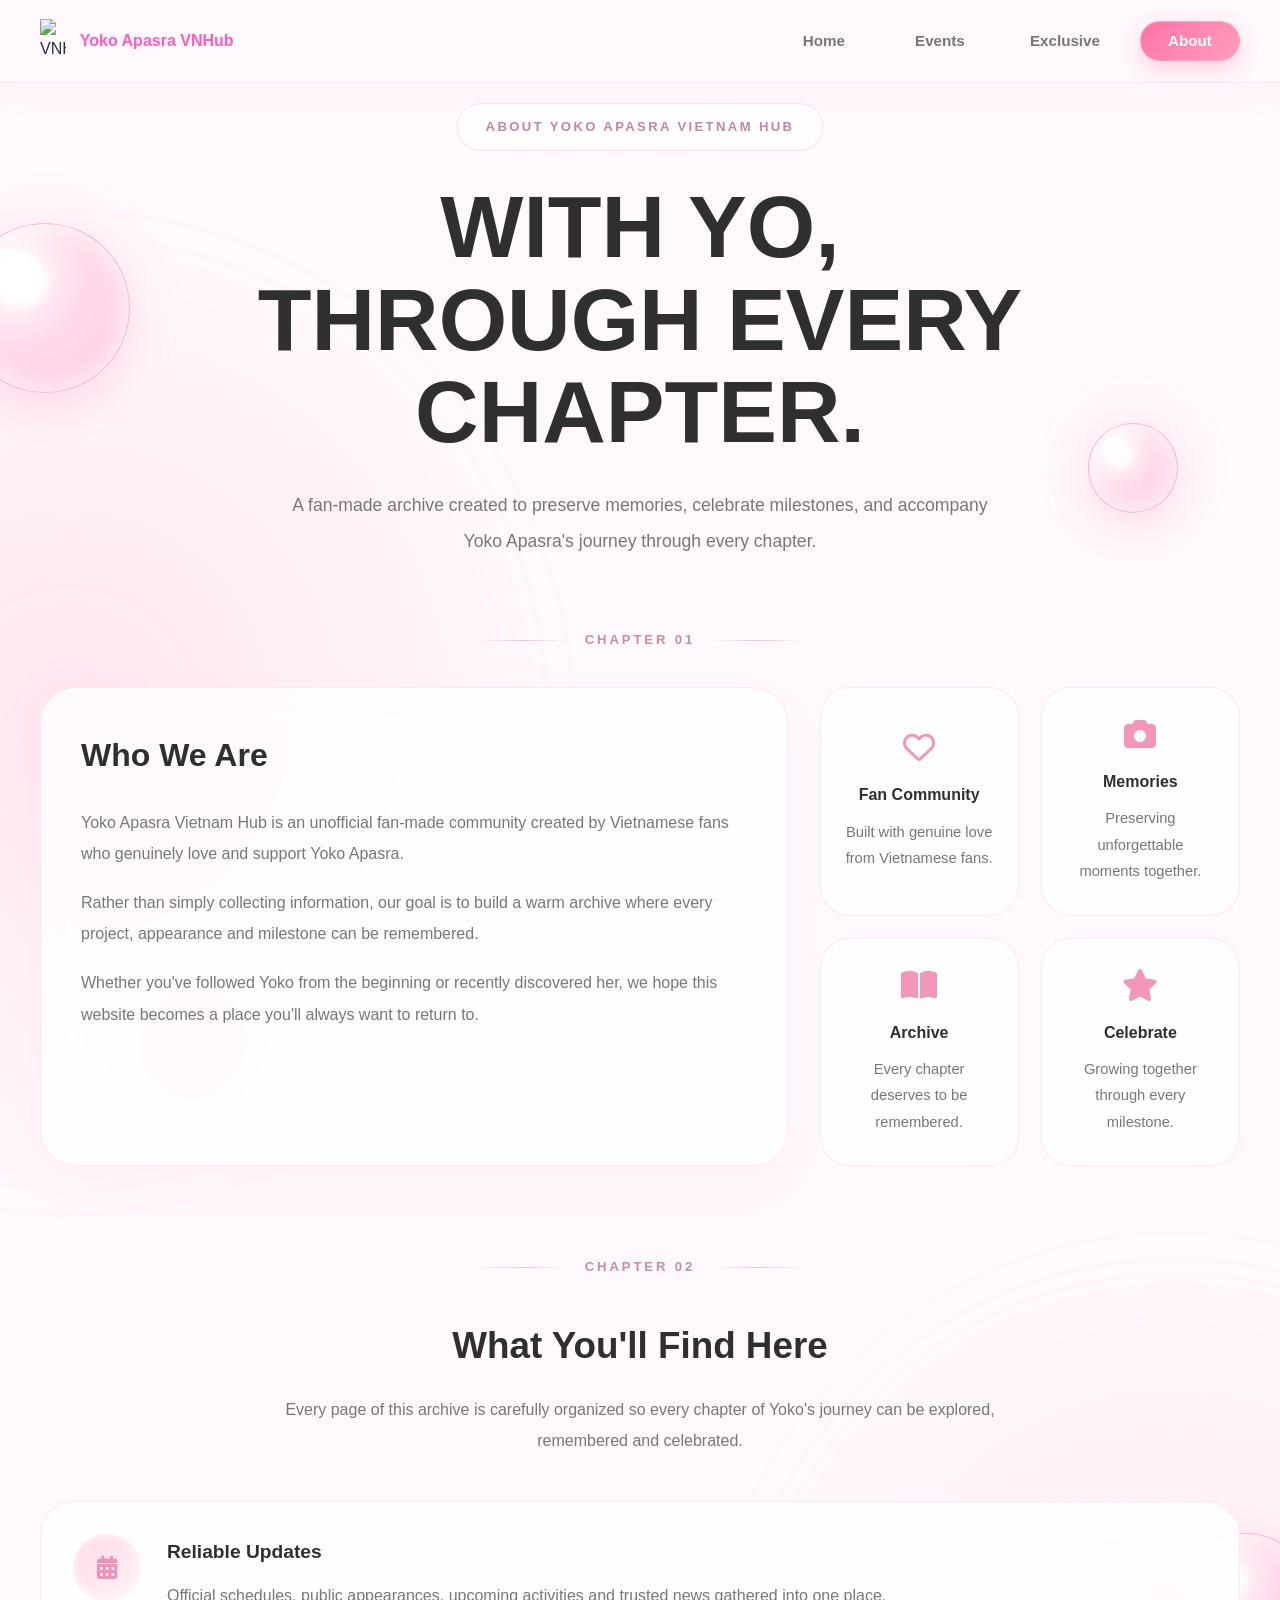
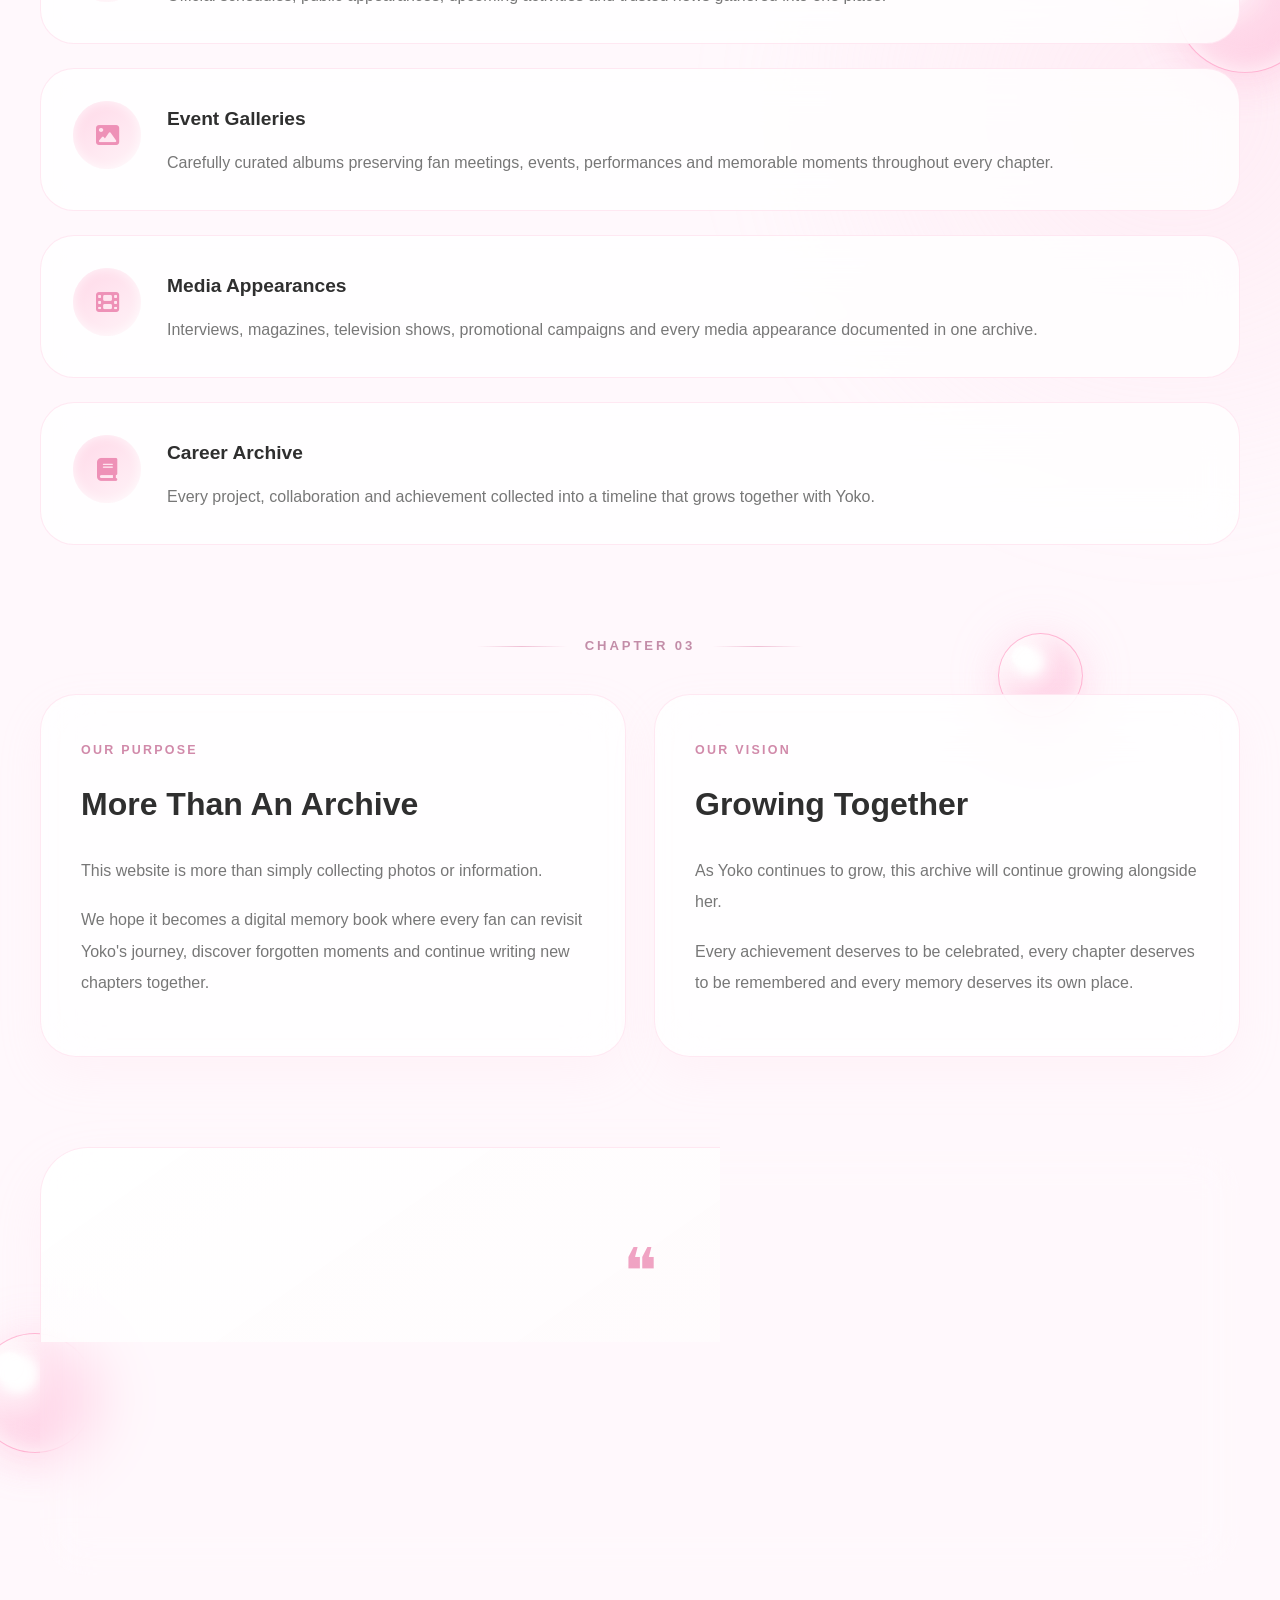
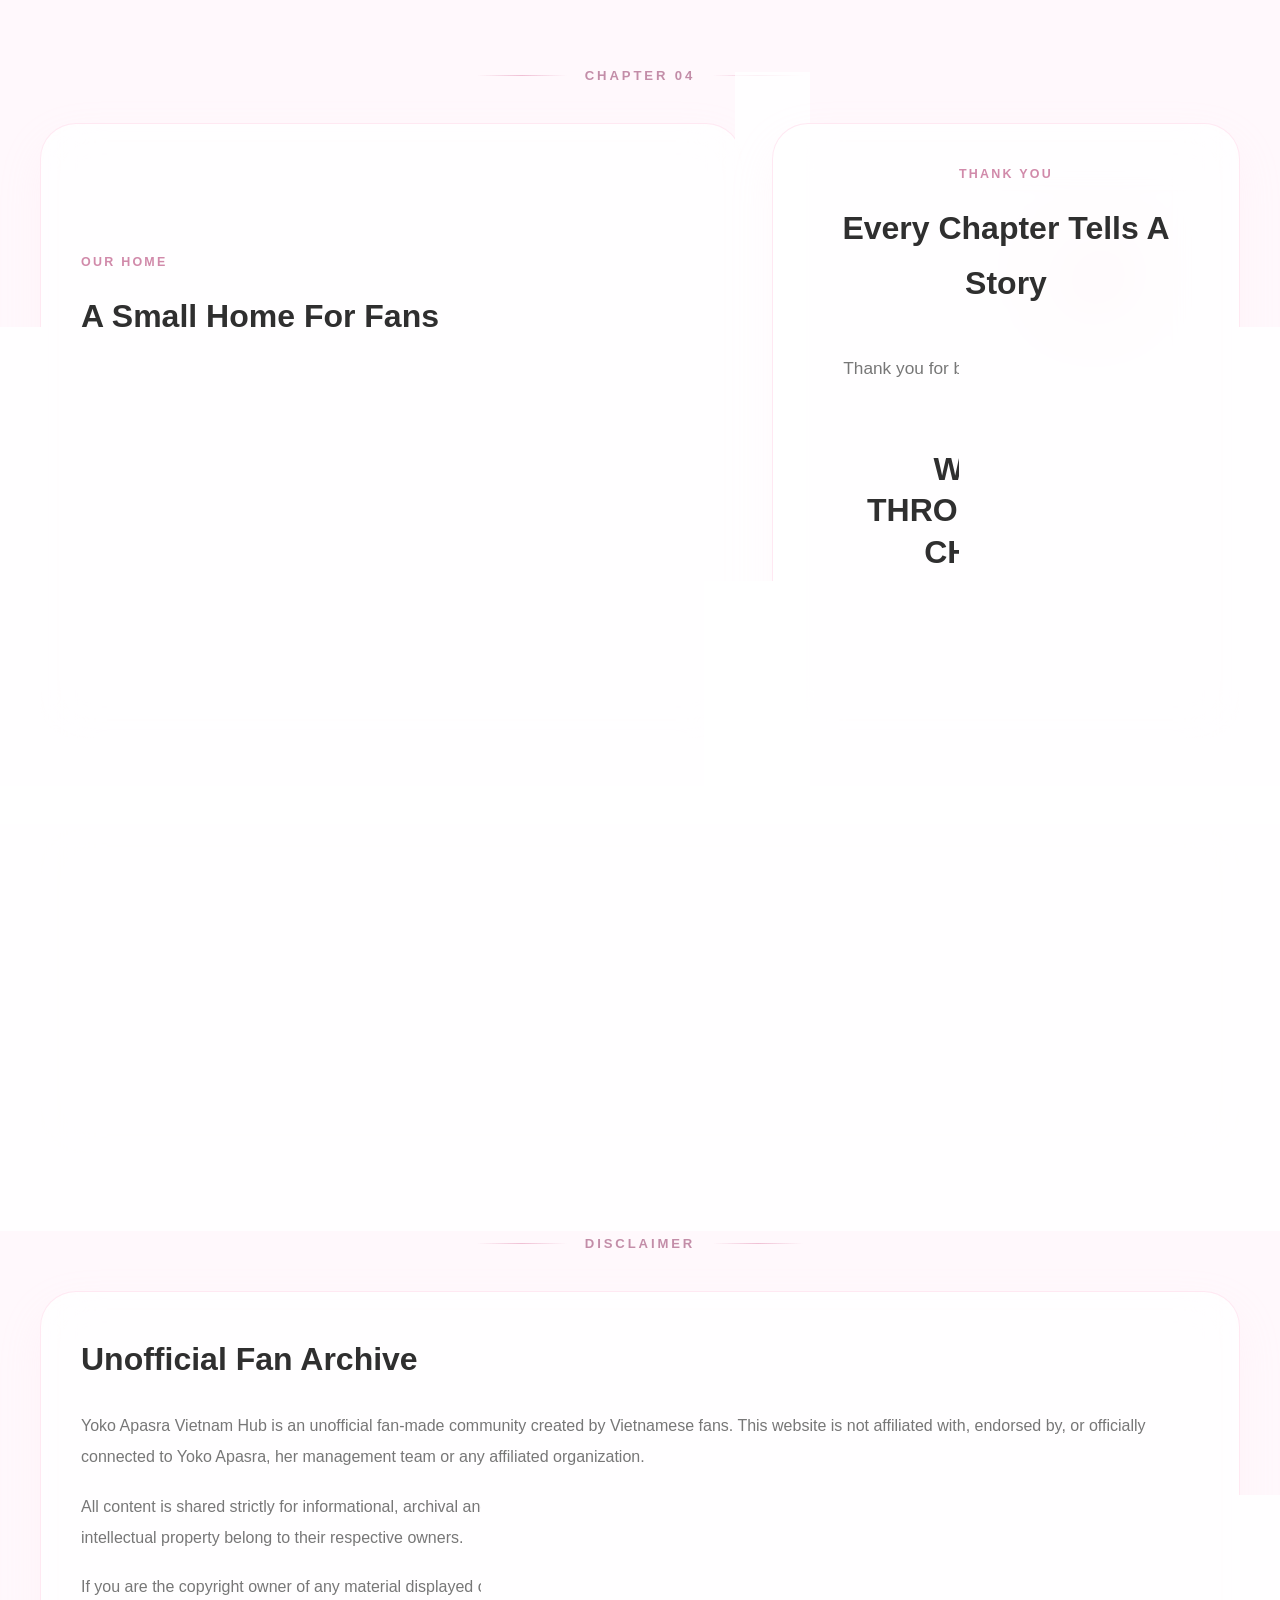
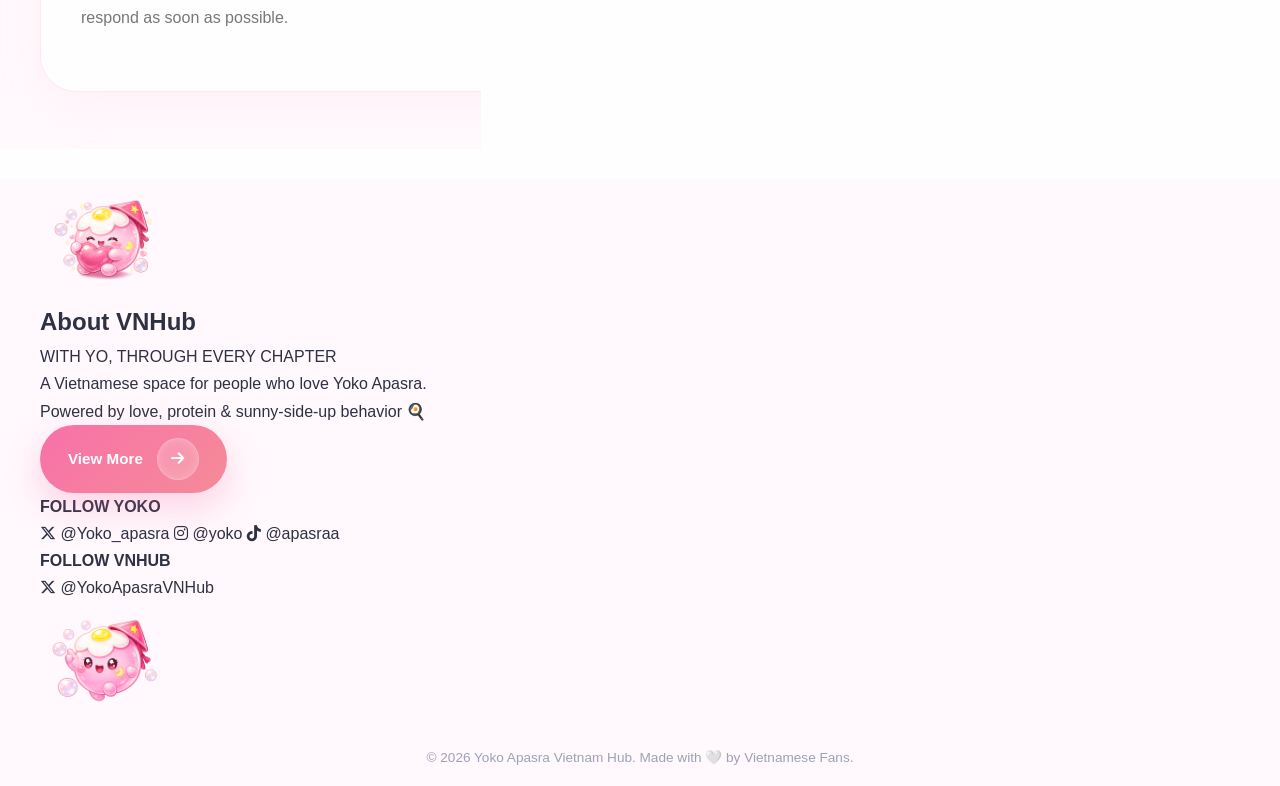
==== commit 14e9fda0: "Refactor about section to footer social layout" ====
--- a/about/index.html
+++ b/about/index.html
@@ -685,95 +685,108 @@
 
 
 
-    <!-- =======================================================
-    ABOUT HOME
-    ======================================================== -->
-
-   <section class="about-home">
+    <!-- ==========================================
+     ABOUT SOCIAL
+========================================== -->
+
+<section class="about-footer-social">
 
     <div class="container">
 
-        <div class="about-social-card">
+        <div class="about-footer-card">
 
             <!-- LEFT -->
 
-<div class="about-side">
-    <img class="about-chibi" src="../assets/images/chibi3.png" alt="VNHub">
-
-    <div class="about-content">
-        <h2>About VNHub</h2>
-
-        <p>
-            WITH YO, THROUGH EVERY CHAPTER<br>
-            A Vietnamese space for people who love Yoko Apasra<br>
-            Powered by love, protein & sunny-side-up behavior 🍳
-        </p>
-
-        <p class="about-slogan">
-            Our memories, our love. ♡
-        </p>
-    </div>
-</div>
-            <!-- DIVIDER -->
-
-            <div class="about-divider"></div>
+            <div class="about-footer-left">
+
+                <img
+                    src="../assets/images/chibi3.png"
+                    alt="VNHub"
+                    class="about-footer-mascot">
+
+                <div class="about-footer-content">
+
+                    <h2>About VNHub</h2>
+
+                    <p class="about-footer-subtitle">
+                        WITH YO, THROUGH EVERY CHAPTER
+                    </p>
+
+                    <p>
+                        A Vietnamese space for people who love
+                        Yoko Apasra.
+                    </p>
+
+                    <p>
+                        Powered by love, protein &
+                        sunny-side-up behavior 🍳
+                    </p>
+
+                    <a
+                        href="../about/index.html"
+                        class="btn-primary about-footer-btn">
+
+                        <span>
+                            View More
+                        </span>
+
+                        <span class="moon">
+
+                            <i class="fa-solid fa-arrow-right"></i>
+
+                        </span>
+
+                    </a>
+
+                </div>
+
+            </div>
+
+
+            <div class="about-footer-divider"></div>
+
 
             <!-- RIGHT -->
 
-            <div class="social-side">
-
-                <div class="social-group">
-
-                    <span class="social-title">
-
-                        FOLLOW YOKO
-
-                    </span>
-
-                    <div class="social-row">
-
-                        <a href="#">
-                            <i class="fa-brands fa-x-twitter"></i>
-                            <span>@Yoko_apasra</span>
-                        </a>
-
-                        <a href="#">
-                            <i class="fa-brands fa-instagram"></i>
-                            <span>@yoko</span>
-                        </a>
-
-                        <a href="#">
-                            <i class="fa-brands fa-tiktok"></i>
-                            <span>@apasraa</span>
-                        </a>
-
-                    </div>
+            <div class="about-footer-right">
+
+                <div class="about-footer-group">
+
+                    <h4>FOLLOW YOKO</h4>
+
+                    <a href="#">
+                        <i class="fa-brands fa-x-twitter"></i>
+                        <span>@Yoko_apasra</span>
+                    </a>
+
+                    <a href="#">
+                        <i class="fa-brands fa-instagram"></i>
+                        <span>@yoko</span>
+                    </a>
+
+                    <a href="#">
+                        <i class="fa-brands fa-tiktok"></i>
+                        <span>@apasraa</span>
+                    </a>
 
                 </div>
 
-                <div class="social-group">
-
-                    <span class="social-title">
-
-                        FOLLOW VNHUB
-
-                    </span>
-
-                    <div class="social-row">
-
-                        <a href="#">
-                            <i class="fa-brands fa-x-twitter"></i>
-                            <span>@YokoApasraVNHub</span>
-                        </a>
-
-                    </div>
+
+                <div class="about-footer-group">
+
+                    <h4>FOLLOW VNHUB</h4>
+
+                    <a href="#">
+                        <i class="fa-brands fa-x-twitter"></i>
+                        <span>@YokoApasraVNHub</span>
+                    </a>
 
                 </div>
 
                 <img
-                    class="social-chibi"
                     src="../assets/images/chibi2.png"
-                    alt="VNHub">
+                    alt=""
+                    class="about-footer-chibi">
 
             </div>
 
--- a/css/about.css
+++ b/css/about.css
@@ -7,8 +7,6 @@
     position:relative;
 
     overflow:hidden;
-
-    padding:40px 0 90px;
 
     isolation:isolate;
 
@@ -1008,6 +1006,10 @@
 
 }
 
+.about-label{
+   font-weight:700;
+   font-size:1.5rem;
+
 .about-side{
 
     display:flex;
@@ -1035,6 +1037,7 @@
 .about-content p{
 
     line-height:1.9;
+   margin-bottom: 20px;
 
 }
 
@@ -1131,7 +1134,7 @@
 
 .social-chibi{
 
-    width:140px;
+    width:200px;
 
     align-self:flex-end;
 
